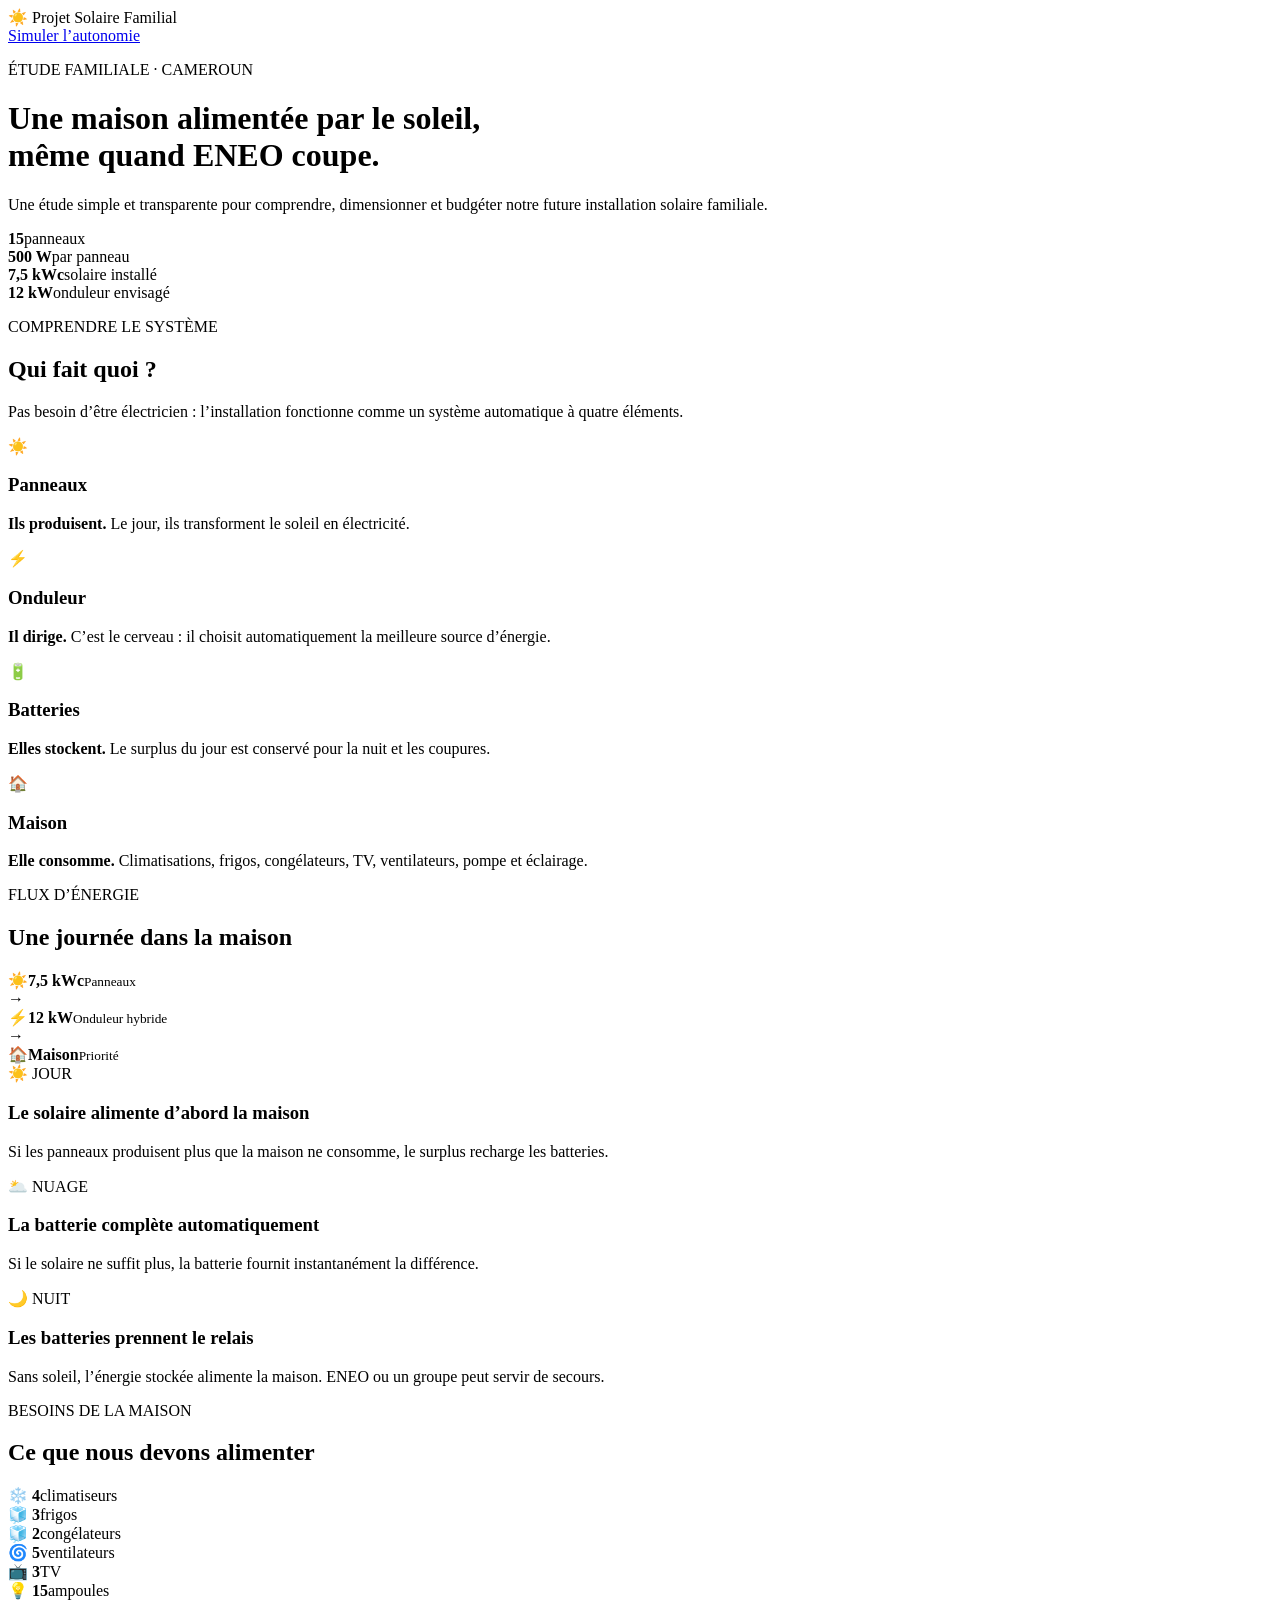
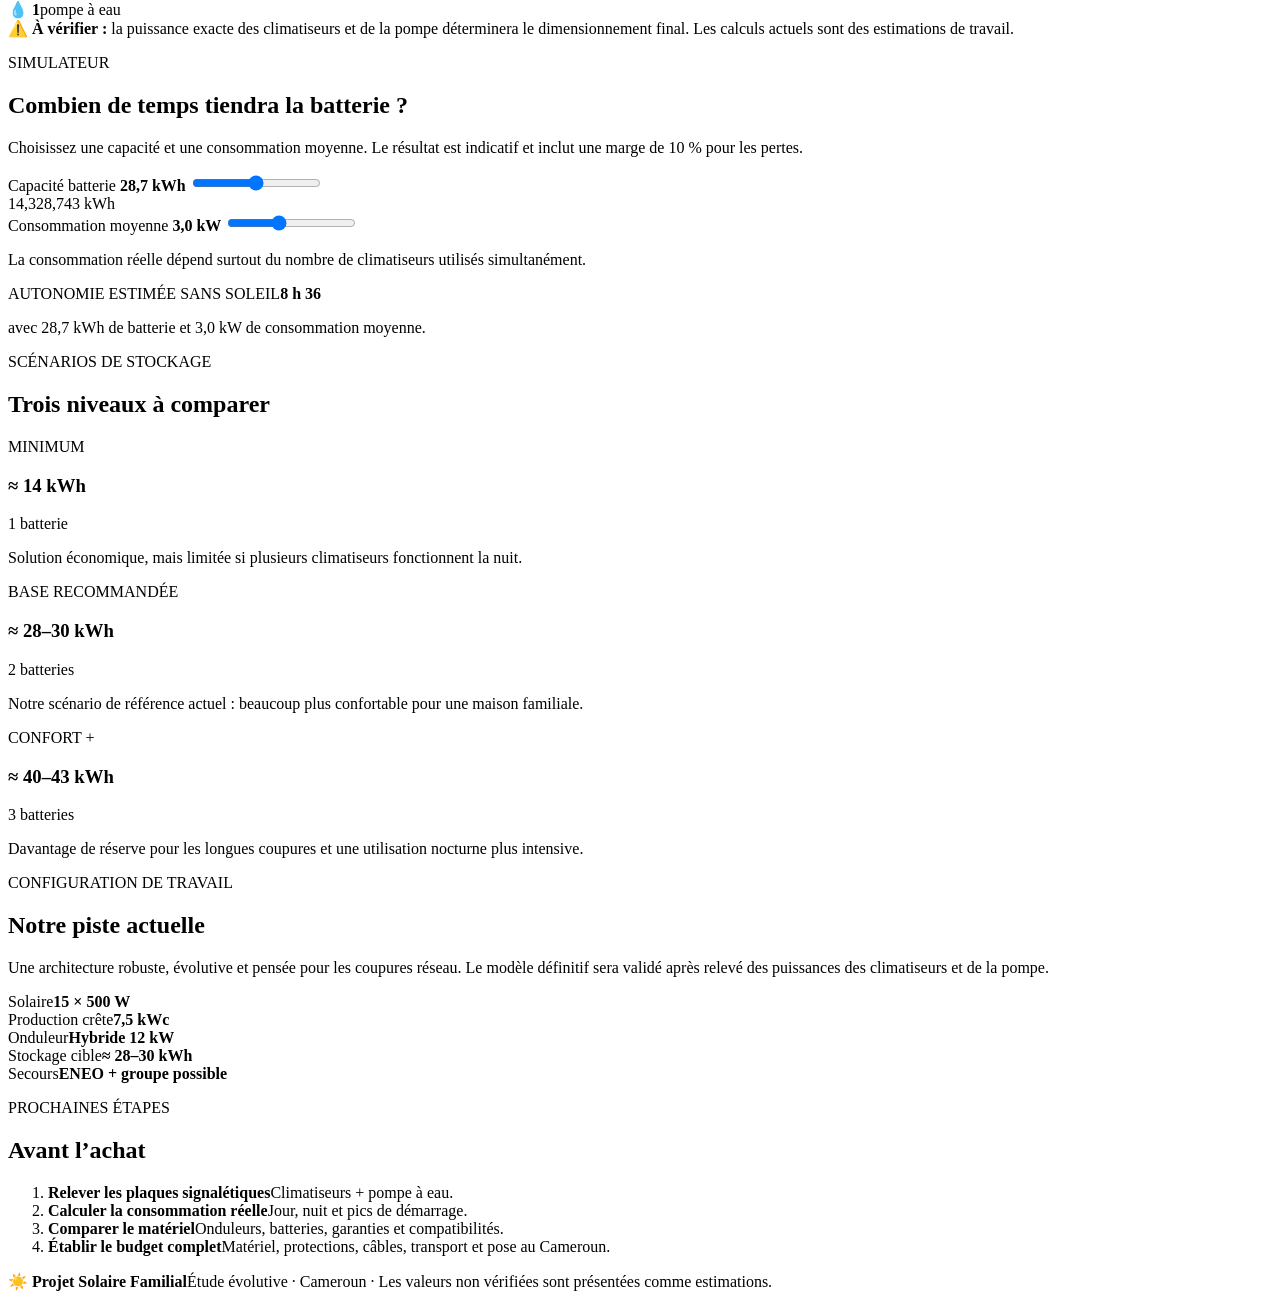
==== index.html @ b376cafe "Create solar family project dashboard" ====
<!doctype html>
<html lang="fr">
<head>
  <meta charset="utf-8" />
  <meta name="viewport" content="width=device-width,initial-scale=1" />
  <meta name="theme-color" content="#07140f" />
  <title>Projet Solaire Familial — Cameroun</title>
  <link rel="stylesheet" href="styles.css" />
</head>
<body>
<header class="hero">
  <nav><div class="brand">☀️ Projet Solaire Familial</div><a href="#simulateur">Simuler l’autonomie</a></nav>
  <div class="hero-content">
    <p class="eyebrow">ÉTUDE FAMILIALE · CAMEROUN</p>
    <h1>Une maison alimentée par le soleil,<br><span>même quand ENEO coupe.</span></h1>
    <p class="lead">Une étude simple et transparente pour comprendre, dimensionner et budgéter notre future installation solaire familiale.</p>
    <div class="hero-stats">
      <div><b>15</b><span>panneaux</span></div><div><b>500 W</b><span>par panneau</span></div><div><b>7,5 kWc</b><span>solaire installé</span></div><div><b>12 kW</b><span>onduleur envisagé</span></div>
    </div>
  </div>
</header>
<main>
<section class="section intro">
  <p class="eyebrow">COMPRENDRE LE SYSTÈME</p><h2>Qui fait quoi ?</h2>
  <p class="section-lead">Pas besoin d’être électricien : l’installation fonctionne comme un système automatique à quatre éléments.</p>
  <div class="cards four">
    <article><div class="ico">☀️</div><h3>Panneaux</h3><p><b>Ils produisent.</b> Le jour, ils transforment le soleil en électricité.</p></article>
    <article><div class="ico">⚡</div><h3>Onduleur</h3><p><b>Il dirige.</b> C’est le cerveau : il choisit automatiquement la meilleure source d’énergie.</p></article>
    <article><div class="ico">🔋</div><h3>Batteries</h3><p><b>Elles stockent.</b> Le surplus du jour est conservé pour la nuit et les coupures.</p></article>
    <article><div class="ico">🏠</div><h3>Maison</h3><p><b>Elle consomme.</b> Climatisations, frigos, congélateurs, TV, ventilateurs, pompe et éclairage.</p></article>
  </div>
</section>
<section class="section dark">
  <p class="eyebrow">FLUX D’ÉNERGIE</p><h2>Une journée dans la maison</h2>
  <div class="flow">
    <div class="node sun">☀️<b>7,5 kWc</b><small>Panneaux</small></div><div class="arrow">→</div><div class="node inverter">⚡<b>12 kW</b><small>Onduleur hybride</small></div><div class="arrow">→</div><div class="node house">🏠<b>Maison</b><small>Priorité</small></div>
  </div>
  <div class="scenarios">
    <article><span>☀️ JOUR</span><h3>Le solaire alimente d’abord la maison</h3><p>Si les panneaux produisent plus que la maison ne consomme, le surplus recharge les batteries.</p></article>
    <article><span>🌥️ NUAGE</span><h3>La batterie complète automatiquement</h3><p>Si le solaire ne suffit plus, la batterie fournit instantanément la différence.</p></article>
    <article><span>🌙 NUIT</span><h3>Les batteries prennent le relais</h3><p>Sans soleil, l’énergie stockée alimente la maison. ENEO ou un groupe peut servir de secours.</p></article>
  </div>
</section>
<section class="section">
  <p class="eyebrow">BESOINS DE LA MAISON</p><h2>Ce que nous devons alimenter</h2>
  <div class="appliances">
    <div>❄️ <b>4</b><span>climatiseurs</span></div><div>🧊 <b>3</b><span>frigos</span></div><div>🧊 <b>2</b><span>congélateurs</span></div><div>🌀 <b>5</b><span>ventilateurs</span></div><div>📺 <b>3</b><span>TV</span></div><div>💡 <b>15</b><span>ampoules</span></div><div>💧 <b>1</b><span>pompe à eau</span></div>
  </div>
  <div class="notice">⚠️ <b>À vérifier :</b> la puissance exacte des climatiseurs et de la pompe déterminera le dimensionnement final. Les calculs actuels sont des estimations de travail.</div>
</section>
<section class="section pale" id="simulateur">
  <p class="eyebrow">SIMULATEUR</p><h2>Combien de temps tiendra la batterie ?</h2>
  <p class="section-lead">Choisissez une capacité et une consommation moyenne. Le résultat est indicatif et inclut une marge de 10 % pour les pertes.</p>
  <div class="sim-grid">
    <div class="controls">
      <label>Capacité batterie <strong id="batteryLabel">28,7 kWh</strong></label>
      <input id="battery" type="range" min="14.3" max="43" step="14.35" value="28.7">
      <div class="ticks"><span>14,3</span><span>28,7</span><span>43 kWh</span></div>
      <label>Consommation moyenne <strong id="loadLabel">3,0 kW</strong></label>
      <input id="load" type="range" min="0.5" max="7" step="0.1" value="3">
      <p class="hint">La consommation réelle dépend surtout du nombre de climatiseurs utilisés simultanément.</p>
    </div>
    <div class="result"><span>AUTONOMIE ESTIMÉE SANS SOLEIL</span><b id="hours">8 h 36</b><p id="resultText">avec 28,7 kWh de batterie et 3,0 kW de consommation moyenne.</p></div>
  </div>
</section>
<section class="section">
  <p class="eyebrow">SCÉNARIOS DE STOCKAGE</p><h2>Trois niveaux à comparer</h2>
  <div class="cards three battery-cards">
    <article><span class="tag">MINIMUM</span><h3>≈ 14 kWh</h3><div class="big">1 batterie</div><p>Solution économique, mais limitée si plusieurs climatiseurs fonctionnent la nuit.</p></article>
    <article class="recommended"><span class="tag">BASE RECOMMANDÉE</span><h3>≈ 28–30 kWh</h3><div class="big">2 batteries</div><p>Notre scénario de référence actuel : beaucoup plus confortable pour une maison familiale.</p></article>
    <article><span class="tag">CONFORT +</span><h3>≈ 40–43 kWh</h3><div class="big">3 batteries</div><p>Davantage de réserve pour les longues coupures et une utilisation nocturne plus intensive.</p></article>
  </div>
</section>
<section class="section choice">
  <div><p class="eyebrow">CONFIGURATION DE TRAVAIL</p><h2>Notre piste actuelle</h2><p>Une architecture robuste, évolutive et pensée pour les coupures réseau. Le modèle définitif sera validé après relevé des puissances des climatiseurs et de la pompe.</p></div>
  <div class="specs"><div><span>Solaire</span><b>15 × 500 W</b></div><div><span>Production crête</span><b>7,5 kWc</b></div><div><span>Onduleur</span><b>Hybride 12 kW</b></div><div><span>Stockage cible</span><b>≈ 28–30 kWh</b></div><div><span>Secours</span><b>ENEO + groupe possible</b></div></div>
</section>
<section class="section roadmap">
  <p class="eyebrow">PROCHAINES ÉTAPES</p><h2>Avant l’achat</h2>
  <ol><li><b>Relever les plaques signalétiques</b><span>Climatiseurs + pompe à eau.</span></li><li><b>Calculer la consommation réelle</b><span>Jour, nuit et pics de démarrage.</span></li><li><b>Comparer le matériel</b><span>Onduleurs, batteries, garanties et compatibilités.</span></li><li><b>Établir le budget complet</b><span>Matériel, protections, câbles, transport et pose au Cameroun.</span></li></ol>
</section>
</main>
<footer><b>☀️ Projet Solaire Familial</b><span>Étude évolutive · Cameroun · Les valeurs non vérifiées sont présentées comme estimations.</span></footer>
<script src="app.js"></script>
</body></html>
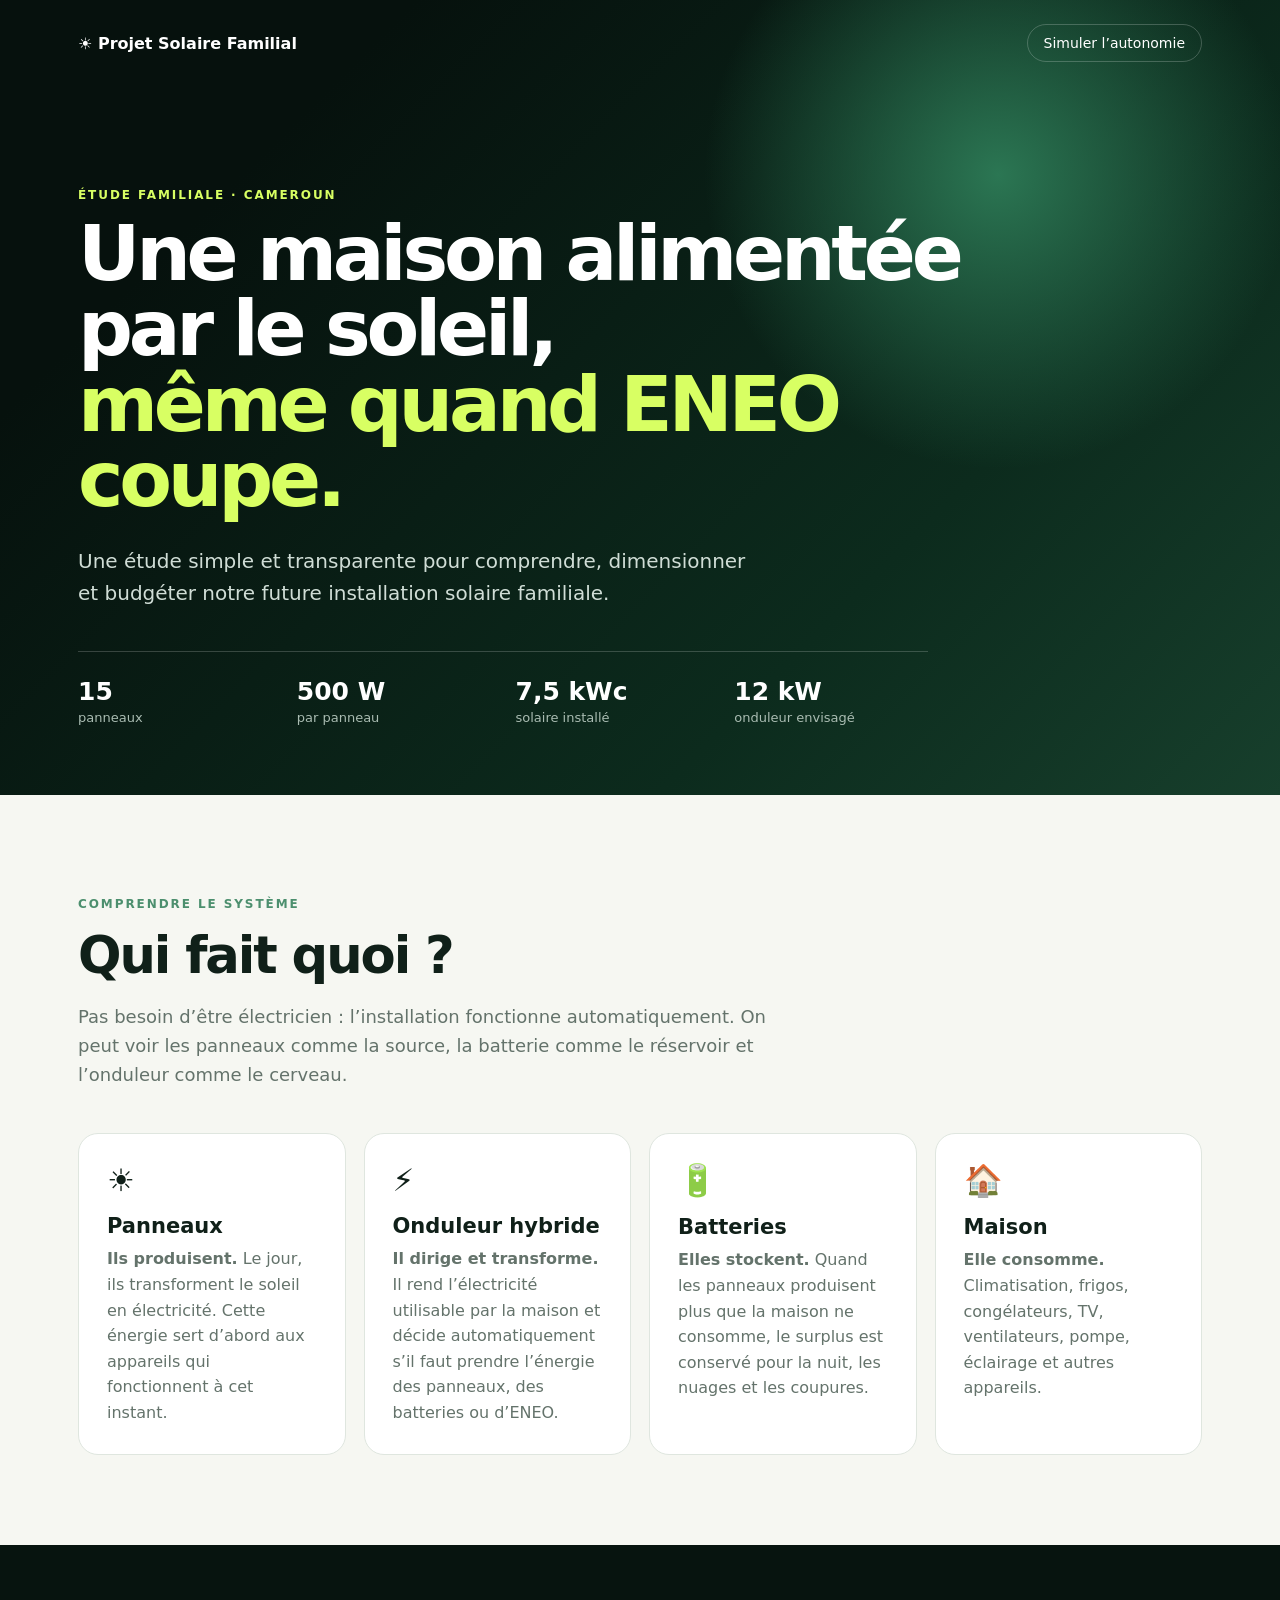
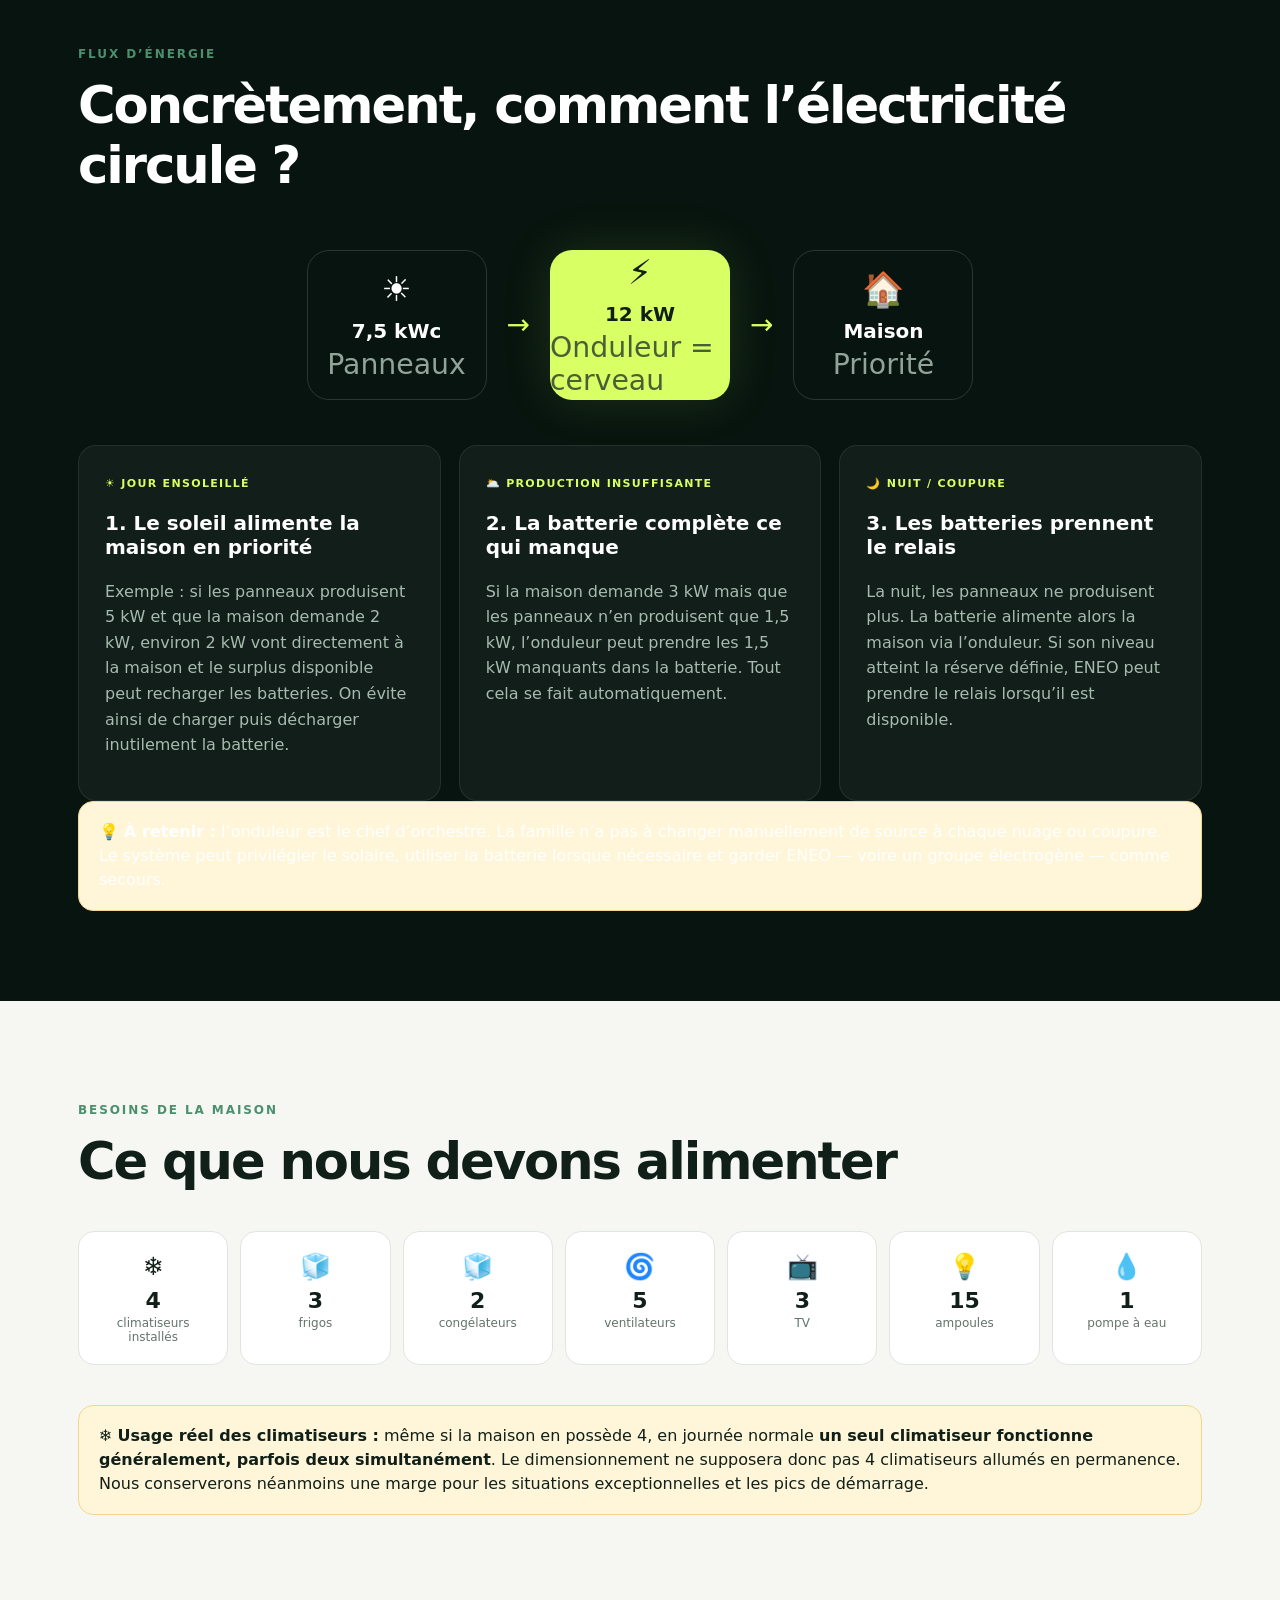
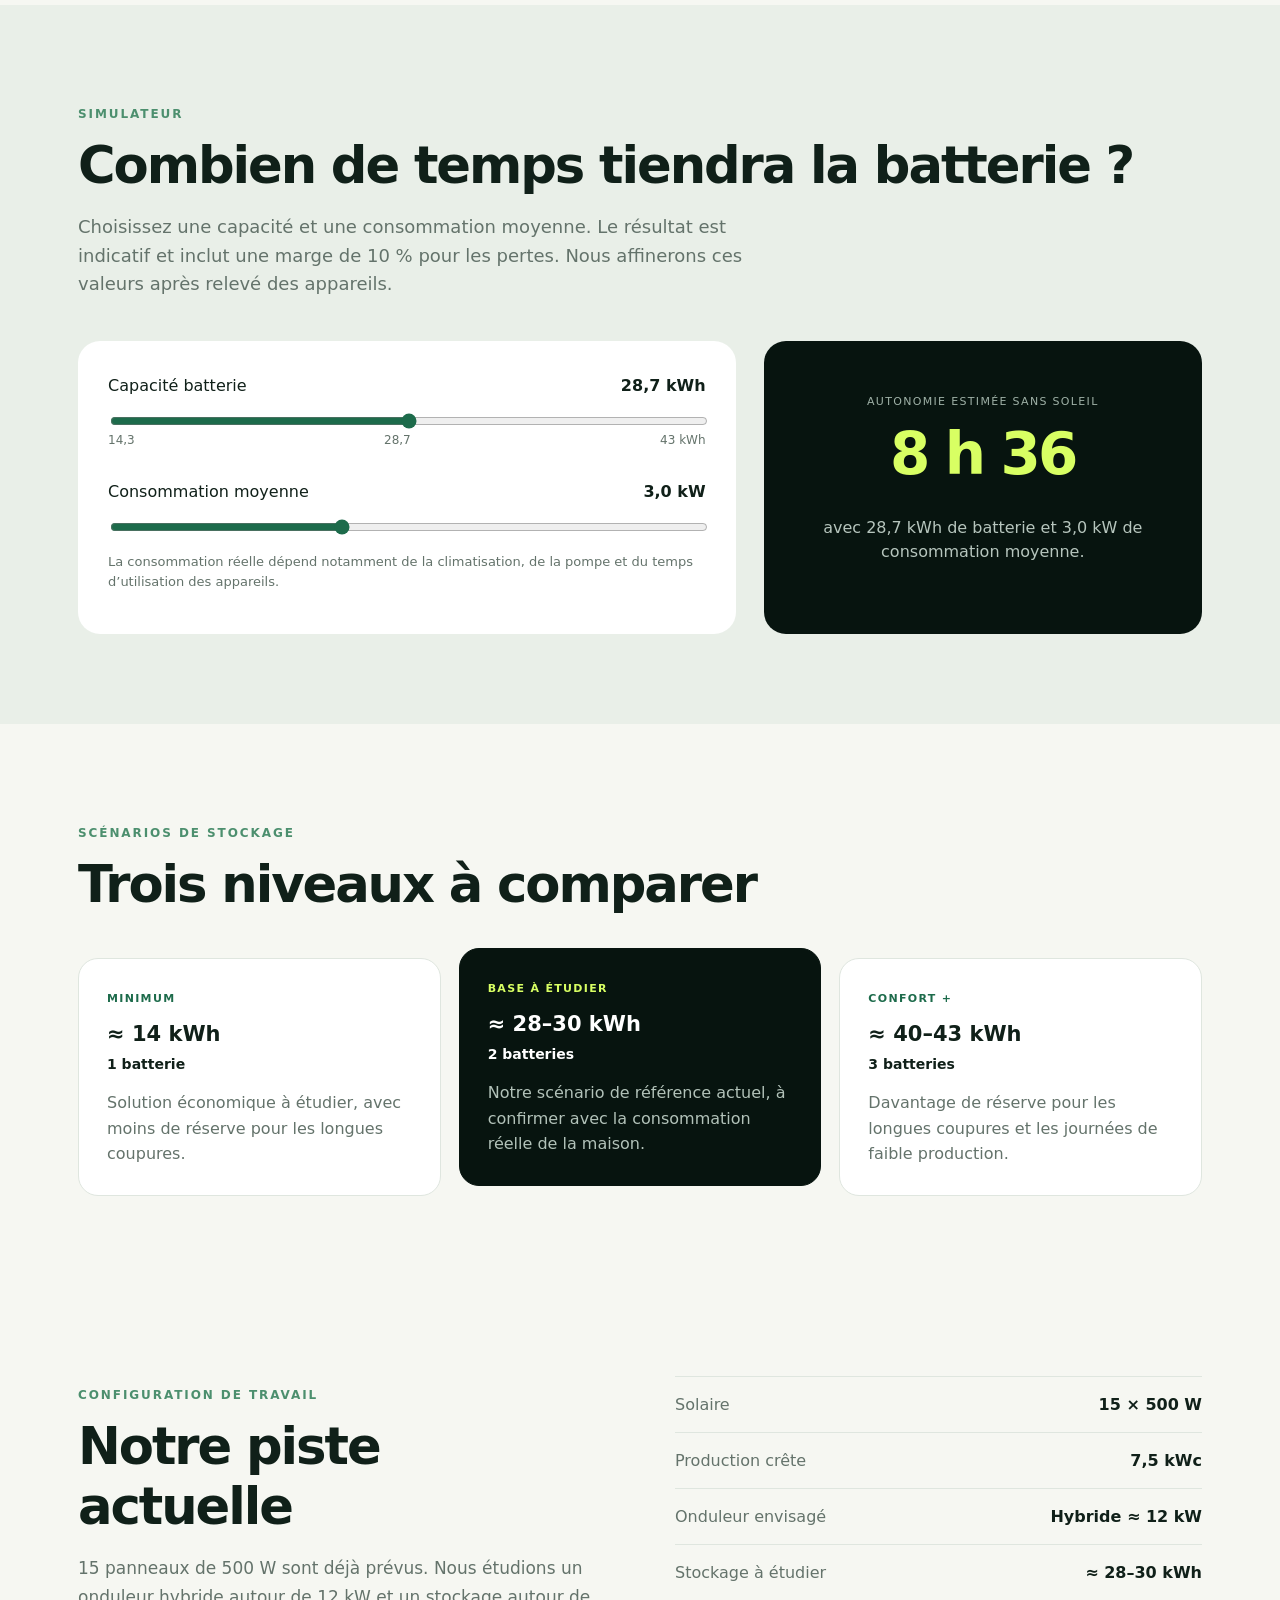
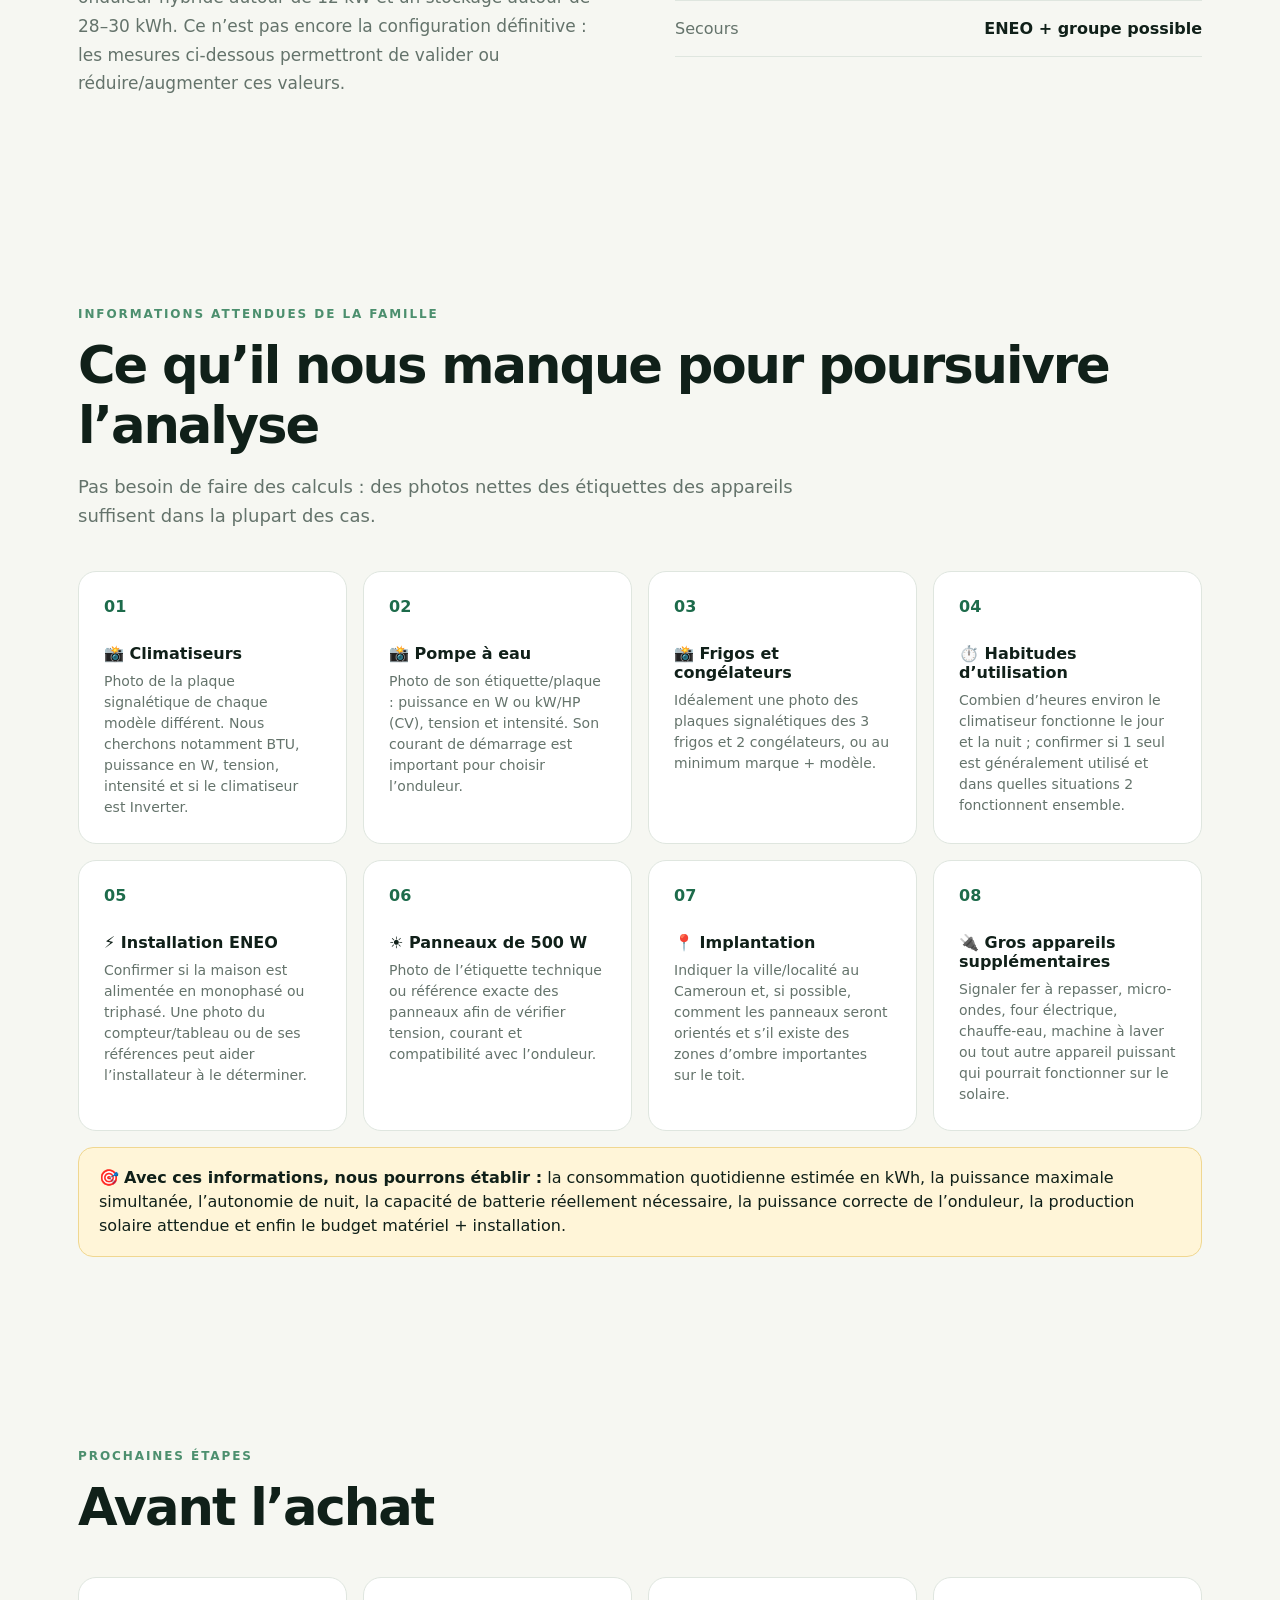
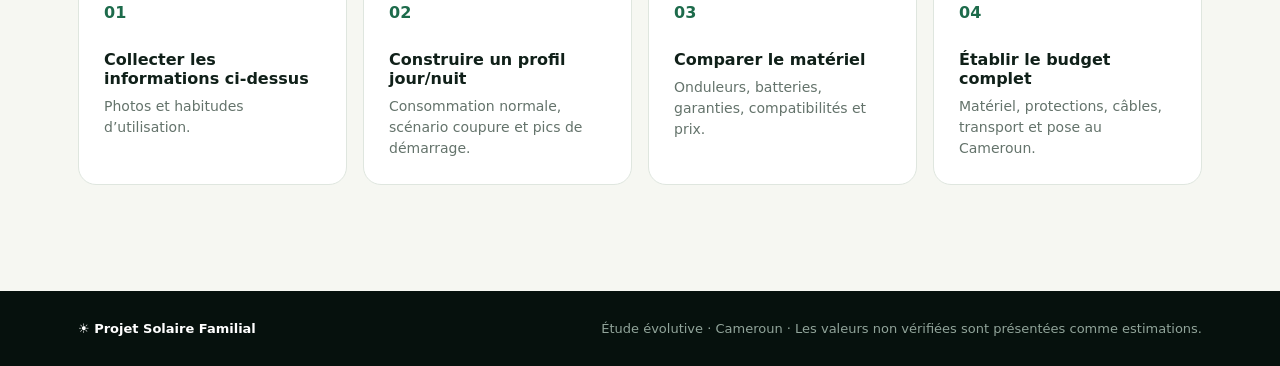
==== commit d976b57b: "Clarify energy flow, normal AC usage and required data" ====
--- a/index.html
+++ b/index.html
@@ -10,76 +10,17 @@
 <body>
 <header class="hero">
   <nav><div class="brand">☀️ Projet Solaire Familial</div><a href="#simulateur">Simuler l’autonomie</a></nav>
-  <div class="hero-content">
-    <p class="eyebrow">ÉTUDE FAMILIALE · CAMEROUN</p>
-    <h1>Une maison alimentée par le soleil,<br><span>même quand ENEO coupe.</span></h1>
-    <p class="lead">Une étude simple et transparente pour comprendre, dimensionner et budgéter notre future installation solaire familiale.</p>
-    <div class="hero-stats">
-      <div><b>15</b><span>panneaux</span></div><div><b>500 W</b><span>par panneau</span></div><div><b>7,5 kWc</b><span>solaire installé</span></div><div><b>12 kW</b><span>onduleur envisagé</span></div>
-    </div>
-  </div>
+  <div class="hero-content"><p class="eyebrow">ÉTUDE FAMILIALE · CAMEROUN</p><h1>Une maison alimentée par le soleil,<br><span>même quand ENEO coupe.</span></h1><p class="lead">Une étude simple et transparente pour comprendre, dimensionner et budgéter notre future installation solaire familiale.</p><div class="hero-stats"><div><b>15</b><span>panneaux</span></div><div><b>500 W</b><span>par panneau</span></div><div><b>7,5 kWc</b><span>solaire installé</span></div><div><b>12 kW</b><span>onduleur envisagé</span></div></div></div>
 </header>
 <main>
-<section class="section intro">
-  <p class="eyebrow">COMPRENDRE LE SYSTÈME</p><h2>Qui fait quoi ?</h2>
-  <p class="section-lead">Pas besoin d’être électricien : l’installation fonctionne comme un système automatique à quatre éléments.</p>
-  <div class="cards four">
-    <article><div class="ico">☀️</div><h3>Panneaux</h3><p><b>Ils produisent.</b> Le jour, ils transforment le soleil en électricité.</p></article>
-    <article><div class="ico">⚡</div><h3>Onduleur</h3><p><b>Il dirige.</b> C’est le cerveau : il choisit automatiquement la meilleure source d’énergie.</p></article>
-    <article><div class="ico">🔋</div><h3>Batteries</h3><p><b>Elles stockent.</b> Le surplus du jour est conservé pour la nuit et les coupures.</p></article>
-    <article><div class="ico">🏠</div><h3>Maison</h3><p><b>Elle consomme.</b> Climatisations, frigos, congélateurs, TV, ventilateurs, pompe et éclairage.</p></article>
-  </div>
-</section>
-<section class="section dark">
-  <p class="eyebrow">FLUX D’ÉNERGIE</p><h2>Une journée dans la maison</h2>
-  <div class="flow">
-    <div class="node sun">☀️<b>7,5 kWc</b><small>Panneaux</small></div><div class="arrow">→</div><div class="node inverter">⚡<b>12 kW</b><small>Onduleur hybride</small></div><div class="arrow">→</div><div class="node house">🏠<b>Maison</b><small>Priorité</small></div>
-  </div>
-  <div class="scenarios">
-    <article><span>☀️ JOUR</span><h3>Le solaire alimente d’abord la maison</h3><p>Si les panneaux produisent plus que la maison ne consomme, le surplus recharge les batteries.</p></article>
-    <article><span>🌥️ NUAGE</span><h3>La batterie complète automatiquement</h3><p>Si le solaire ne suffit plus, la batterie fournit instantanément la différence.</p></article>
-    <article><span>🌙 NUIT</span><h3>Les batteries prennent le relais</h3><p>Sans soleil, l’énergie stockée alimente la maison. ENEO ou un groupe peut servir de secours.</p></article>
-  </div>
-</section>
-<section class="section">
-  <p class="eyebrow">BESOINS DE LA MAISON</p><h2>Ce que nous devons alimenter</h2>
-  <div class="appliances">
-    <div>❄️ <b>4</b><span>climatiseurs</span></div><div>🧊 <b>3</b><span>frigos</span></div><div>🧊 <b>2</b><span>congélateurs</span></div><div>🌀 <b>5</b><span>ventilateurs</span></div><div>📺 <b>3</b><span>TV</span></div><div>💡 <b>15</b><span>ampoules</span></div><div>💧 <b>1</b><span>pompe à eau</span></div>
-  </div>
-  <div class="notice">⚠️ <b>À vérifier :</b> la puissance exacte des climatiseurs et de la pompe déterminera le dimensionnement final. Les calculs actuels sont des estimations de travail.</div>
-</section>
-<section class="section pale" id="simulateur">
-  <p class="eyebrow">SIMULATEUR</p><h2>Combien de temps tiendra la batterie ?</h2>
-  <p class="section-lead">Choisissez une capacité et une consommation moyenne. Le résultat est indicatif et inclut une marge de 10 % pour les pertes.</p>
-  <div class="sim-grid">
-    <div class="controls">
-      <label>Capacité batterie <strong id="batteryLabel">28,7 kWh</strong></label>
-      <input id="battery" type="range" min="14.3" max="43" step="14.35" value="28.7">
-      <div class="ticks"><span>14,3</span><span>28,7</span><span>43 kWh</span></div>
-      <label>Consommation moyenne <strong id="loadLabel">3,0 kW</strong></label>
-      <input id="load" type="range" min="0.5" max="7" step="0.1" value="3">
-      <p class="hint">La consommation réelle dépend surtout du nombre de climatiseurs utilisés simultanément.</p>
-    </div>
-    <div class="result"><span>AUTONOMIE ESTIMÉE SANS SOLEIL</span><b id="hours">8 h 36</b><p id="resultText">avec 28,7 kWh de batterie et 3,0 kW de consommation moyenne.</p></div>
-  </div>
-</section>
-<section class="section">
-  <p class="eyebrow">SCÉNARIOS DE STOCKAGE</p><h2>Trois niveaux à comparer</h2>
-  <div class="cards three battery-cards">
-    <article><span class="tag">MINIMUM</span><h3>≈ 14 kWh</h3><div class="big">1 batterie</div><p>Solution économique, mais limitée si plusieurs climatiseurs fonctionnent la nuit.</p></article>
-    <article class="recommended"><span class="tag">BASE RECOMMANDÉE</span><h3>≈ 28–30 kWh</h3><div class="big">2 batteries</div><p>Notre scénario de référence actuel : beaucoup plus confortable pour une maison familiale.</p></article>
-    <article><span class="tag">CONFORT +</span><h3>≈ 40–43 kWh</h3><div class="big">3 batteries</div><p>Davantage de réserve pour les longues coupures et une utilisation nocturne plus intensive.</p></article>
-  </div>
-</section>
-<section class="section choice">
-  <div><p class="eyebrow">CONFIGURATION DE TRAVAIL</p><h2>Notre piste actuelle</h2><p>Une architecture robuste, évolutive et pensée pour les coupures réseau. Le modèle définitif sera validé après relevé des puissances des climatiseurs et de la pompe.</p></div>
-  <div class="specs"><div><span>Solaire</span><b>15 × 500 W</b></div><div><span>Production crête</span><b>7,5 kWc</b></div><div><span>Onduleur</span><b>Hybride 12 kW</b></div><div><span>Stockage cible</span><b>≈ 28–30 kWh</b></div><div><span>Secours</span><b>ENEO + groupe possible</b></div></div>
-</section>
-<section class="section roadmap">
-  <p class="eyebrow">PROCHAINES ÉTAPES</p><h2>Avant l’achat</h2>
-  <ol><li><b>Relever les plaques signalétiques</b><span>Climatiseurs + pompe à eau.</span></li><li><b>Calculer la consommation réelle</b><span>Jour, nuit et pics de démarrage.</span></li><li><b>Comparer le matériel</b><span>Onduleurs, batteries, garanties et compatibilités.</span></li><li><b>Établir le budget complet</b><span>Matériel, protections, câbles, transport et pose au Cameroun.</span></li></ol>
-</section>
+<section class="section intro"><p class="eyebrow">COMPRENDRE LE SYSTÈME</p><h2>Qui fait quoi ?</h2><p class="section-lead">Pas besoin d’être électricien : l’installation fonctionne automatiquement. On peut voir les panneaux comme la source, la batterie comme le réservoir et l’onduleur comme le cerveau.</p><div class="cards four"><article><div class="ico">☀️</div><h3>Panneaux</h3><p><b>Ils produisent.</b> Le jour, ils transforment le soleil en électricité. Cette énergie sert d’abord aux appareils qui fonctionnent à cet instant.</p></article><article><div class="ico">⚡</div><h3>Onduleur hybride</h3><p><b>Il dirige et transforme.</b> Il rend l’électricité utilisable par la maison et décide automatiquement s’il faut prendre l’énergie des panneaux, des batteries ou d’ENEO.</p></article><article><div class="ico">🔋</div><h3>Batteries</h3><p><b>Elles stockent.</b> Quand les panneaux produisent plus que la maison ne consomme, le surplus est conservé pour la nuit, les nuages et les coupures.</p></article><article><div class="ico">🏠</div><h3>Maison</h3><p><b>Elle consomme.</b> Climatisation, frigos, congélateurs, TV, ventilateurs, pompe, éclairage et autres appareils.</p></article></div></section>
+<section class="section dark"><p class="eyebrow">FLUX D’ÉNERGIE</p><h2>Concrètement, comment l’électricité circule ?</h2><div class="flow"><div class="node sun">☀️<b>7,5 kWc</b><small>Panneaux</small></div><div class="arrow">→</div><div class="node inverter">⚡<b>12 kW</b><small>Onduleur = cerveau</small></div><div class="arrow">→</div><div class="node house">🏠<b>Maison</b><small>Priorité</small></div></div><div class="scenarios"><article><span>☀️ JOUR ENSOLEILLÉ</span><h3>1. Le soleil alimente la maison en priorité</h3><p>Exemple : si les panneaux produisent 5 kW et que la maison demande 2 kW, environ 2 kW vont directement à la maison et le surplus disponible peut recharger les batteries. On évite ainsi de charger puis décharger inutilement la batterie.</p></article><article><span>🌥️ PRODUCTION INSUFFISANTE</span><h3>2. La batterie complète ce qui manque</h3><p>Si la maison demande 3 kW mais que les panneaux n’en produisent que 1,5 kW, l’onduleur peut prendre les 1,5 kW manquants dans la batterie. Tout cela se fait automatiquement.</p></article><article><span>🌙 NUIT / COUPURE</span><h3>3. Les batteries prennent le relais</h3><p>La nuit, les panneaux ne produisent plus. La batterie alimente alors la maison via l’onduleur. Si son niveau atteint la réserve définie, ENEO peut prendre le relais lorsqu’il est disponible.</p></article></div><div class="notice">💡 <b>À retenir :</b> l’onduleur est le chef d’orchestre. La famille n’a pas à changer manuellement de source à chaque nuage ou coupure. Le système peut privilégier le solaire, utiliser la batterie lorsque nécessaire et garder ENEO — voire un groupe électrogène — comme secours.</div></section>
+<section class="section"><p class="eyebrow">BESOINS DE LA MAISON</p><h2>Ce que nous devons alimenter</h2><div class="appliances"><div>❄️ <b>4</b><span>climatiseurs installés</span></div><div>🧊 <b>3</b><span>frigos</span></div><div>🧊 <b>2</b><span>congélateurs</span></div><div>🌀 <b>5</b><span>ventilateurs</span></div><div>📺 <b>3</b><span>TV</span></div><div>💡 <b>15</b><span>ampoules</span></div><div>💧 <b>1</b><span>pompe à eau</span></div></div><div class="notice">❄️ <b>Usage réel des climatiseurs :</b> même si la maison en possède 4, en journée normale <b>un seul climatiseur fonctionne généralement, parfois deux simultanément</b>. Le dimensionnement ne supposera donc pas 4 climatiseurs allumés en permanence. Nous conserverons néanmoins une marge pour les situations exceptionnelles et les pics de démarrage.</div></section>
+<section class="section pale" id="simulateur"><p class="eyebrow">SIMULATEUR</p><h2>Combien de temps tiendra la batterie ?</h2><p class="section-lead">Choisissez une capacité et une consommation moyenne. Le résultat est indicatif et inclut une marge de 10 % pour les pertes. Nous affinerons ces valeurs après relevé des appareils.</p><div class="sim-grid"><div class="controls"><label>Capacité batterie <strong id="batteryLabel">28,7 kWh</strong></label><input id="battery" type="range" min="14.3" max="43" step="14.35" value="28.7"><div class="ticks"><span>14,3</span><span>28,7</span><span>43 kWh</span></div><label>Consommation moyenne <strong id="loadLabel">3,0 kW</strong></label><input id="load" type="range" min="0.5" max="7" step="0.1" value="3"><p class="hint">La consommation réelle dépend notamment de la climatisation, de la pompe et du temps d’utilisation des appareils.</p></div><div class="result"><span>AUTONOMIE ESTIMÉE SANS SOLEIL</span><b id="hours">8 h 36</b><p id="resultText">avec 28,7 kWh de batterie et 3,0 kW de consommation moyenne.</p></div></div></section>
+<section class="section"><p class="eyebrow">SCÉNARIOS DE STOCKAGE</p><h2>Trois niveaux à comparer</h2><div class="cards three battery-cards"><article><span class="tag">MINIMUM</span><h3>≈ 14 kWh</h3><div class="big">1 batterie</div><p>Solution économique à étudier, avec moins de réserve pour les longues coupures.</p></article><article class="recommended"><span class="tag">BASE À ÉTUDIER</span><h3>≈ 28–30 kWh</h3><div class="big">2 batteries</div><p>Notre scénario de référence actuel, à confirmer avec la consommation réelle de la maison.</p></article><article><span class="tag">CONFORT +</span><h3>≈ 40–43 kWh</h3><div class="big">3 batteries</div><p>Davantage de réserve pour les longues coupures et les journées de faible production.</p></article></div></section>
+<section class="section choice"><div><p class="eyebrow">CONFIGURATION DE TRAVAIL</p><h2>Notre piste actuelle</h2><p>15 panneaux de 500 W sont déjà prévus. Nous étudions un onduleur hybride autour de 12 kW et un stockage autour de 28–30 kWh. Ce n’est pas encore la configuration définitive : les mesures ci-dessous permettront de valider ou réduire/augmenter ces valeurs.</p></div><div class="specs"><div><span>Solaire</span><b>15 × 500 W</b></div><div><span>Production crête</span><b>7,5 kWc</b></div><div><span>Onduleur envisagé</span><b>Hybride ≈ 12 kW</b></div><div><span>Stockage à étudier</span><b>≈ 28–30 kWh</b></div><div><span>Secours</span><b>ENEO + groupe possible</b></div></div></section>
+<section class="section roadmap"><p class="eyebrow">INFORMATIONS ATTENDUES DE LA FAMILLE</p><h2>Ce qu’il nous manque pour poursuivre l’analyse</h2><p class="section-lead">Pas besoin de faire des calculs : des photos nettes des étiquettes des appareils suffisent dans la plupart des cas.</p><ol><li><b>📸 Climatiseurs</b><span>Photo de la plaque signalétique de chaque modèle différent. Nous cherchons notamment BTU, puissance en W, tension, intensité et si le climatiseur est Inverter.</span></li><li><b>📸 Pompe à eau</b><span>Photo de son étiquette/plaque : puissance en W ou kW/HP (CV), tension et intensité. Son courant de démarrage est important pour choisir l’onduleur.</span></li><li><b>📸 Frigos et congélateurs</b><span>Idéalement une photo des plaques signalétiques des 3 frigos et 2 congélateurs, ou au minimum marque + modèle.</span></li><li><b>⏱️ Habitudes d’utilisation</b><span>Combien d’heures environ le climatiseur fonctionne le jour et la nuit ; confirmer si 1 seul est généralement utilisé et dans quelles situations 2 fonctionnent ensemble.</span></li><li><b>⚡ Installation ENEO</b><span>Confirmer si la maison est alimentée en monophasé ou triphasé. Une photo du compteur/tableau ou de ses références peut aider l’installateur à le déterminer.</span></li><li><b>☀️ Panneaux de 500 W</b><span>Photo de l’étiquette technique ou référence exacte des panneaux afin de vérifier tension, courant et compatibilité avec l’onduleur.</span></li><li><b>📍 Implantation</b><span>Indiquer la ville/localité au Cameroun et, si possible, comment les panneaux seront orientés et s’il existe des zones d’ombre importantes sur le toit.</span></li><li><b>🔌 Gros appareils supplémentaires</b><span>Signaler fer à repasser, micro-ondes, four électrique, chauffe-eau, machine à laver ou tout autre appareil puissant qui pourrait fonctionner sur le solaire.</span></li></ol><div class="notice">🎯 <b>Avec ces informations, nous pourrons établir :</b> la consommation quotidienne estimée en kWh, la puissance maximale simultanée, l’autonomie de nuit, la capacité de batterie réellement nécessaire, la puissance correcte de l’onduleur, la production solaire attendue et enfin le budget matériel + installation.</div></section>
+<section class="section roadmap"><p class="eyebrow">PROCHAINES ÉTAPES</p><h2>Avant l’achat</h2><ol><li><b>Collecter les informations ci-dessus</b><span>Photos et habitudes d’utilisation.</span></li><li><b>Construire un profil jour/nuit</b><span>Consommation normale, scénario coupure et pics de démarrage.</span></li><li><b>Comparer le matériel</b><span>Onduleurs, batteries, garanties, compatibilités et prix.</span></li><li><b>Établir le budget complet</b><span>Matériel, protections, câbles, transport et pose au Cameroun.</span></li></ol></section>
 </main>
-<footer><b>☀️ Projet Solaire Familial</b><span>Étude évolutive · Cameroun · Les valeurs non vérifiées sont présentées comme estimations.</span></footer>
-<script src="app.js"></script>
+<footer><b>☀️ Projet Solaire Familial</b><span>Étude évolutive · Cameroun · Les valeurs non vérifiées sont présentées comme estimations.</span></footer><script src="app.js"></script>
 </body></html>
--- a/styles.css
+++ b/styles.css
@@ -0,0 +1 @@
+:root{--bg:#f6f7f2;--ink:#102019;--muted:#64736b;--green:#1d6b4b;--lime:#d8ff63;--dark:#07140f;--card:#fff;--line:#dfe6df}*{box-sizing:border-box}html{scroll-behavior:smooth}body{margin:0;font-family:Inter,ui-sans-serif,system-ui,-apple-system,BlinkMacSystemFont,"Segoe UI",sans-serif;background:var(--bg);color:var(--ink)}nav{max-width:1180px;margin:auto;padding:24px 28px;display:flex;align-items:center;justify-content:space-between}nav a{color:#fff;text-decoration:none;border:1px solid #ffffff35;border-radius:99px;padding:10px 16px;font-size:14px}.brand{font-weight:750}.hero{min-height:650px;color:#fff;background:radial-gradient(circle at 78% 22%,#2b7653 0,transparent 25%),linear-gradient(135deg,#06110d 20%,#0c2b1d 70%,#173f2c)}.hero-content{max-width:1180px;margin:auto;padding:90px 28px 70px}.eyebrow{font-size:12px;letter-spacing:.16em;font-weight:800;color:#4c8f6e;margin-bottom:14px}.hero .eyebrow{color:var(--lime)}h1{font-size:clamp(44px,6vw,78px);line-height:.98;letter-spacing:-.055em;margin:0;max-width:1000px}h1 span{color:var(--lime)}.lead{font-size:20px;line-height:1.6;color:#d0ddd6;max-width:690px;margin:28px 0 42px}.hero-stats{display:grid;grid-template-columns:repeat(4,1fr);max-width:850px;border-top:1px solid #ffffff30;padding-top:25px;gap:25px}.hero-stats div{display:flex;flex-direction:column}.hero-stats b{font-size:25px}.hero-stats span{font-size:13px;color:#aabcb2;margin-top:4px}.section{max-width:1180px;margin:auto;padding:90px 28px}.section.dark,.section.pale{max-width:none;padding-left:max(28px,calc((100% - 1124px)/2));padding-right:max(28px,calc((100% - 1124px)/2))}.dark{background:var(--dark);color:white}.pale{background:#e9efe8}h2{font-size:clamp(34px,4vw,52px);letter-spacing:-.04em;margin:0 0 18px}.section-lead{font-size:18px;color:var(--muted);max-width:720px;line-height:1.6}.cards{display:grid;gap:18px;margin-top:44px}.four{grid-template-columns:repeat(4,1fr)}.three{grid-template-columns:repeat(3,1fr)}.cards article{background:var(--card);border:1px solid var(--line);border-radius:20px;padding:28px}.cards h3{font-size:21px;margin:16px 0 8px}.cards p{color:var(--muted);line-height:1.6;margin:0}.ico{font-size:31px}.flow{display:flex;align-items:center;justify-content:center;gap:20px;margin:55px auto 45px}.node{width:180px;min-height:150px;border:1px solid #ffffff25;border-radius:22px;display:flex;flex-direction:column;align-items:center;justify-content:center;font-size:34px}.node b{font-size:20px;margin-top:10px}.node small{color:#91a49a;margin-top:5px}.node.inverter{background:var(--lime);color:#102019;border:0;box-shadow:0 0 50px #d8ff6320}.node.inverter small{color:#486035}.arrow{font-size:28px;color:var(--lime)}.scenarios{display:grid;grid-template-columns:repeat(3,1fr);gap:18px}.scenarios article{background:#ffffff0b;border:1px solid #ffffff15;padding:26px;border-radius:18px}.scenarios span,.tag{font-size:11px;letter-spacing:.12em;font-weight:800;color:var(--lime)}.scenarios h3{font-size:20px}.scenarios p{color:#a8bbb0;line-height:1.6}.appliances{display:grid;grid-template-columns:repeat(7,1fr);gap:12px;margin:40px 0}.appliances div{background:#fff;border:1px solid var(--line);border-radius:16px;padding:20px 12px;text-align:center;font-size:25px}.appliances b,.appliances span{display:block}.appliances b{font-size:22px;margin-top:7px}.appliances span{font-size:12px;color:var(--muted);margin-top:3px}.notice{background:#fff5d8;border:1px solid #f0d790;border-radius:15px;padding:18px 20px;line-height:1.5}.sim-grid{display:grid;grid-template-columns:1.2fr .8fr;gap:28px;margin-top:42px}.controls,.result{background:white;border-radius:22px;padding:30px}.controls label{display:flex;justify-content:space-between;margin:5px 0 16px}.controls input{width:100%;accent-color:var(--green)}.ticks{display:flex;justify-content:space-between;color:var(--muted);font-size:12px;margin-bottom:35px}.hint{font-size:13px;color:var(--muted);line-height:1.5}.result{background:var(--dark);color:white;display:flex;flex-direction:column;justify-content:center;text-align:center}.result span{font-size:11px;letter-spacing:.12em;color:#9fb1a7}.result b{font-size:58px;letter-spacing:-.05em;color:var(--lime);margin:12px}.result p{color:#b6c5bd;line-height:1.5}.battery-cards .big{font-size:14px;font-weight:800;margin:10px 0 18px}.battery-cards .tag{color:var(--green)}.battery-cards .recommended{background:var(--dark);color:white;transform:translateY(-10px);border-color:var(--dark)}.battery-cards .recommended p{color:#b2c2b9}.battery-cards .recommended .tag{color:var(--lime)}.choice{display:grid;grid-template-columns:1fr 1fr;gap:70px;align-items:start}.choice>div>p:last-child{color:var(--muted);line-height:1.7;font-size:17px}.specs{border-top:1px solid var(--line)}.specs div{display:flex;justify-content:space-between;gap:20px;border-bottom:1px solid var(--line);padding:18px 0}.specs span{color:var(--muted)}.roadmap ol{list-style:none;padding:0;counter-reset:step;display:grid;grid-template-columns:repeat(4,1fr);gap:16px;margin-top:40px}.roadmap li{background:#fff;border:1px solid var(--line);border-radius:18px;padding:25px;counter-increment:step}.roadmap li:before{content:"0" counter(step);display:block;color:var(--green);font-weight:800;margin-bottom:28px}.roadmap li b,.roadmap li span{display:block}.roadmap li span{color:var(--muted);font-size:14px;line-height:1.5;margin-top:8px}footer{background:#06110d;color:#fff;padding:30px max(28px,calc((100% - 1124px)/2));display:flex;justify-content:space-between;gap:20px;font-size:13px}footer span{color:#91a49a}@media(max-width:850px){.four,.three,.scenarios,.roadmap ol{grid-template-columns:1fr 1fr}.hero-stats{grid-template-columns:1fr 1fr}.appliances{grid-template-columns:repeat(4,1fr)}.sim-grid,.choice{grid-template-columns:1fr}.flow{gap:8px}.node{width:30%;min-height:125px;font-size:25px}.node b{font-size:15px}.node small{font-size:11px}.arrow{font-size:18px}}@media(max-width:560px){nav a{display:none}.hero{min-height:auto}.hero-content{padding-top:65px}.hero-stats{gap:18px}.four,.three,.scenarios,.roadmap ol{grid-template-columns:1fr}.appliances{grid-template-columns:repeat(2,1fr)}.flow{flex-direction:column}.arrow{transform:rotate(90deg)}.node{width:100%;min-height:110px}.battery-cards .recommended{transform:none}footer{flex-direction:column}.section{padding-top:65px;padding-bottom:65px}}
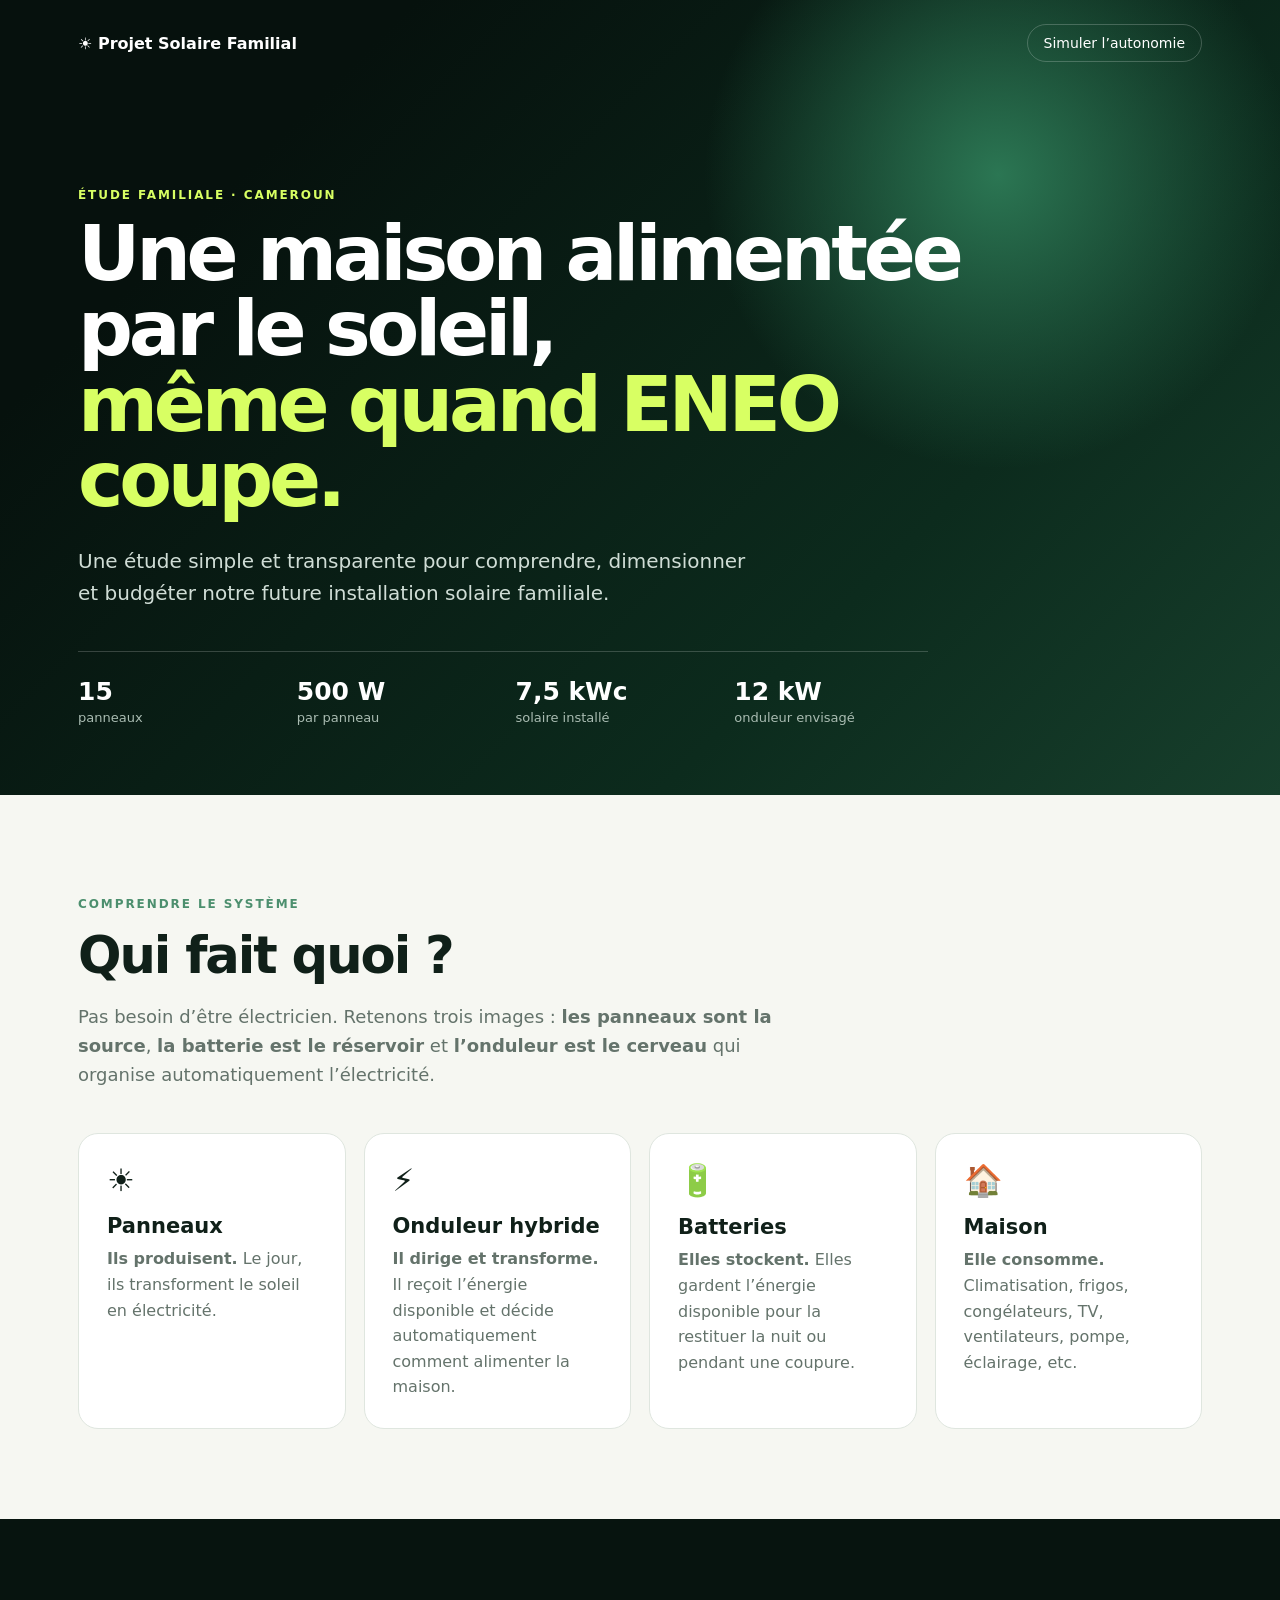
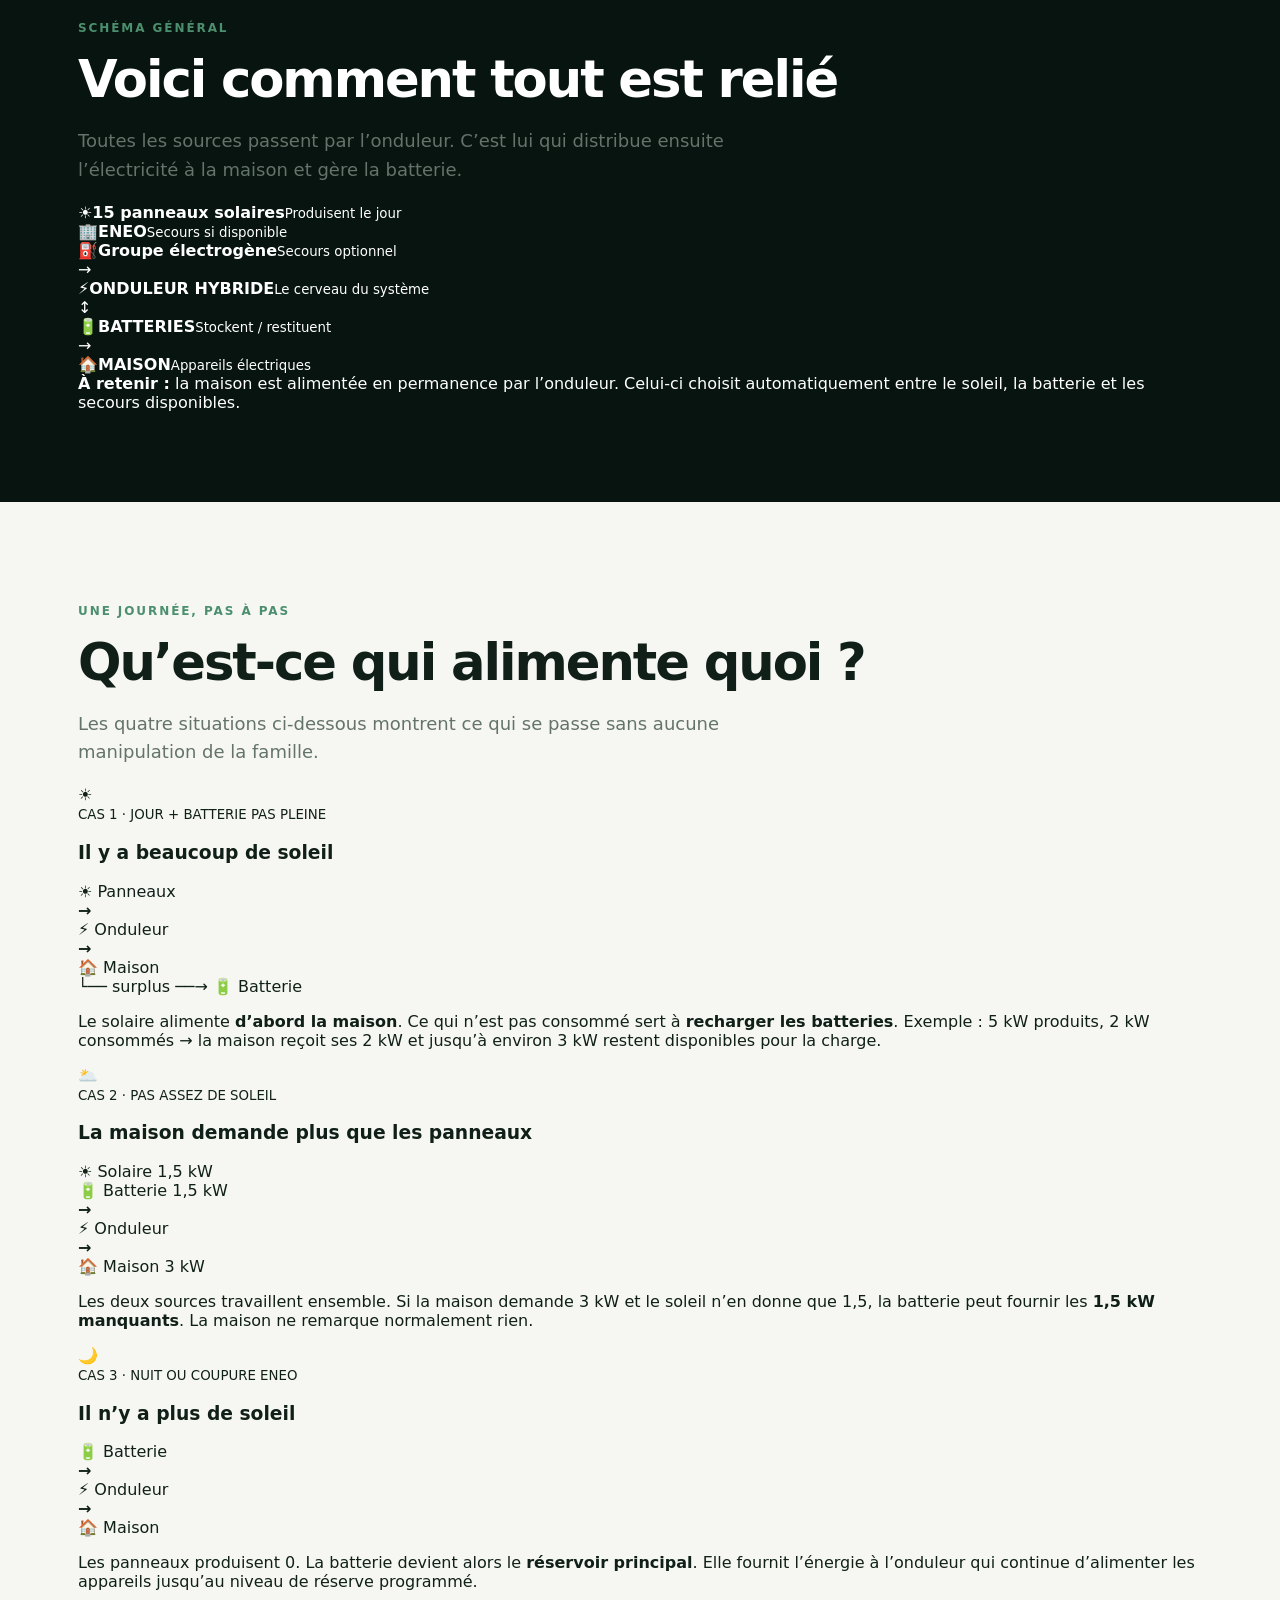
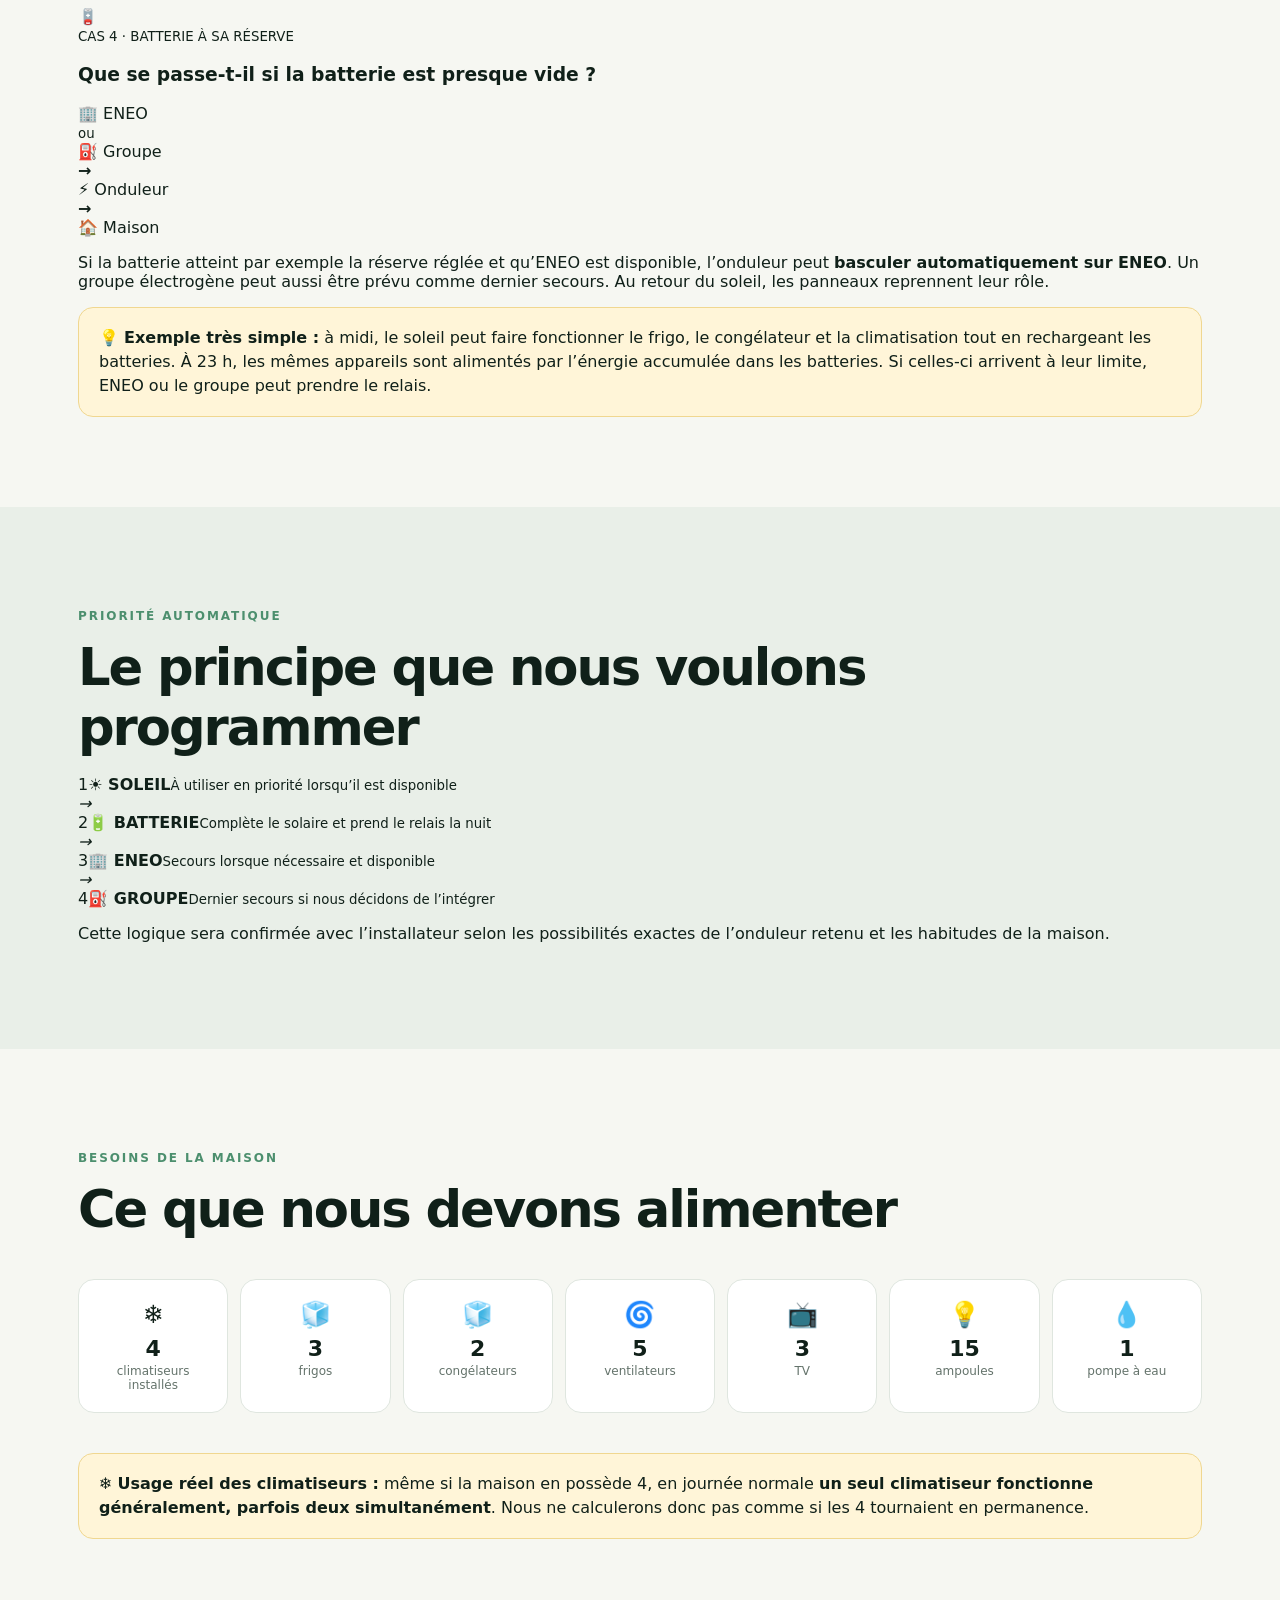
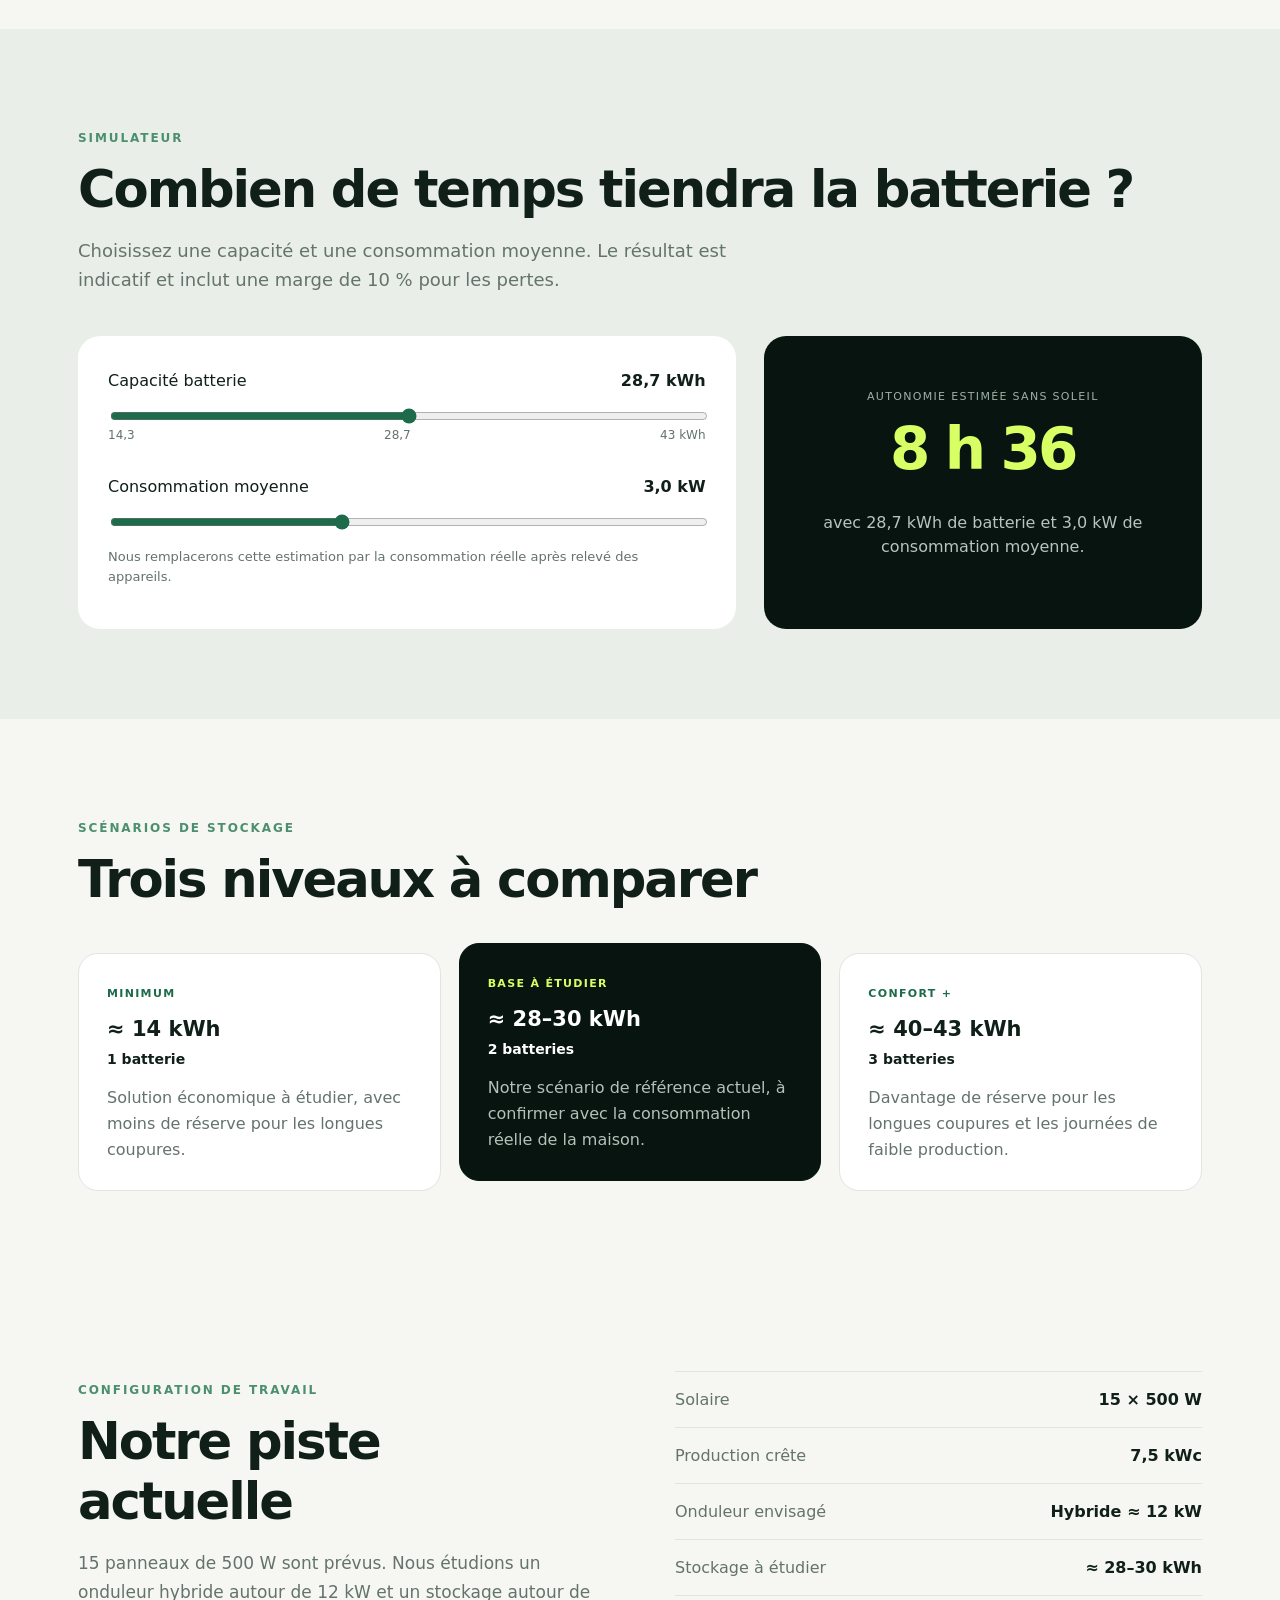
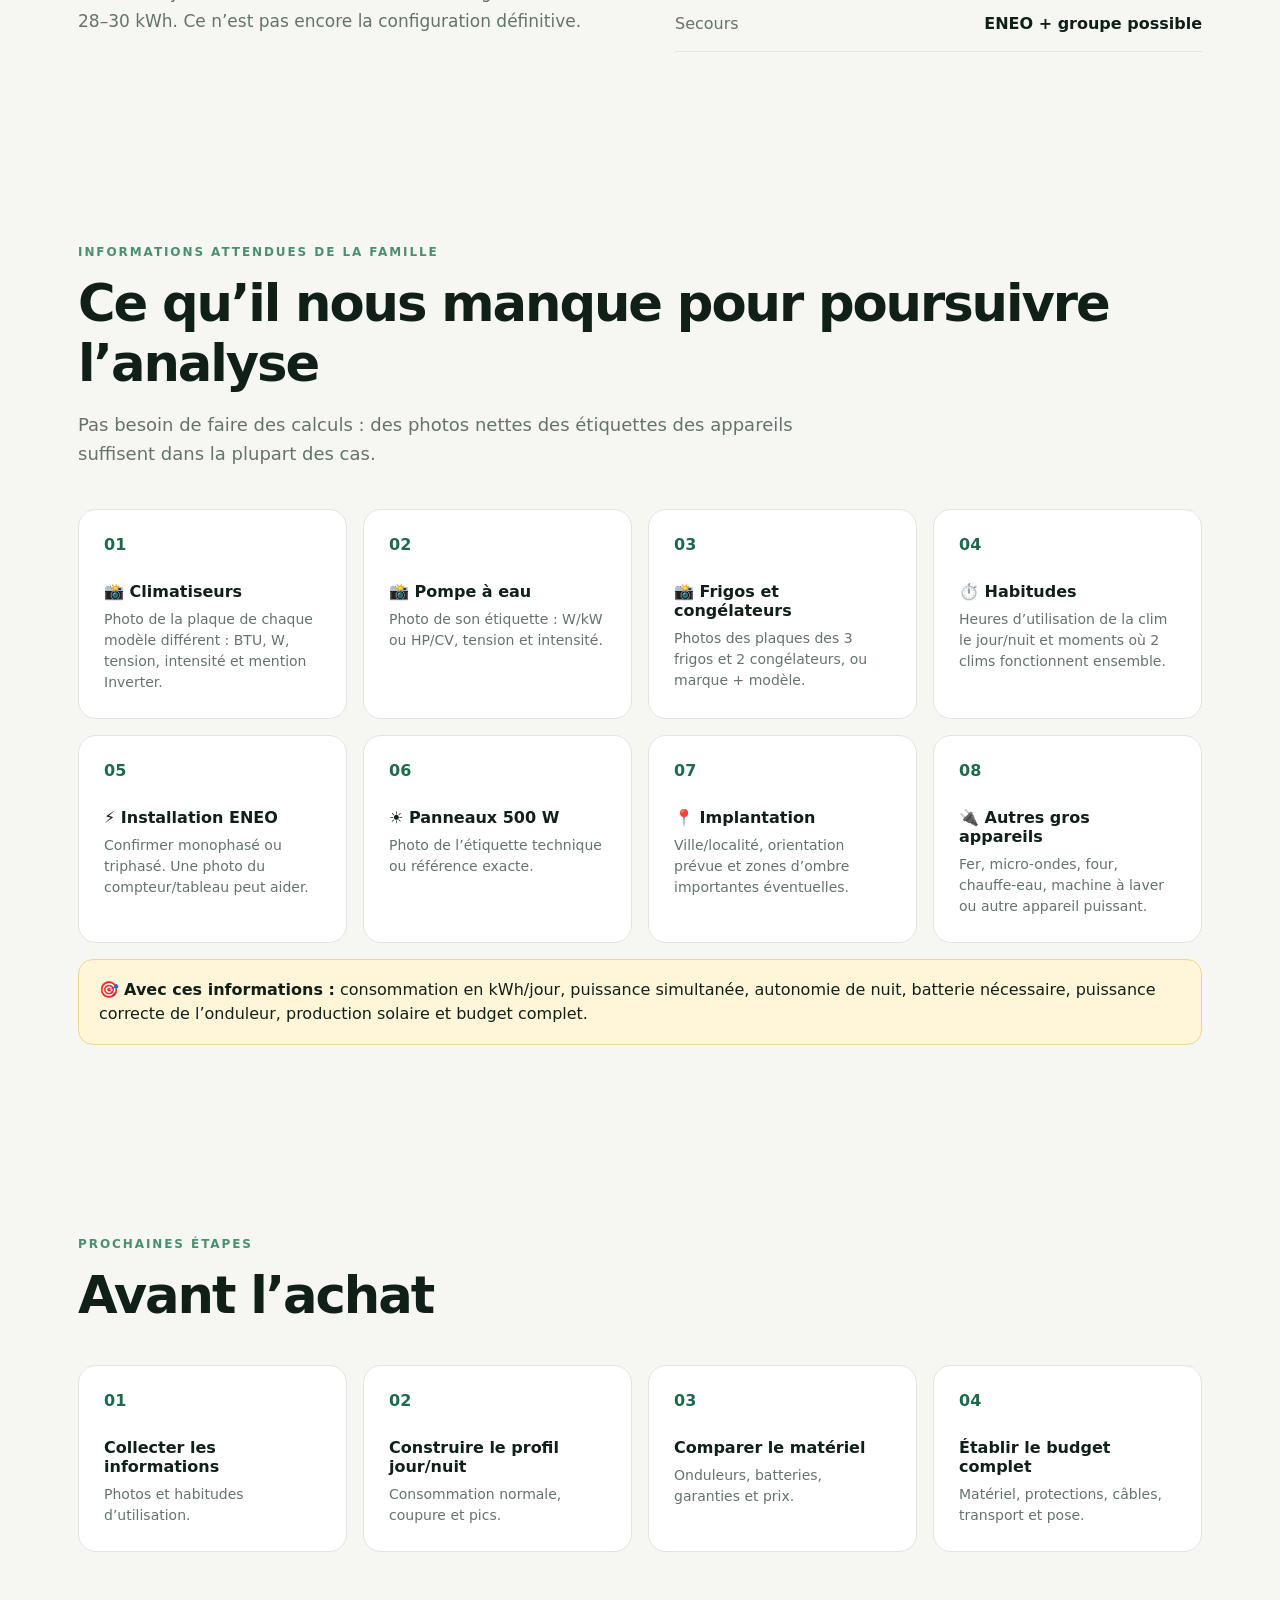
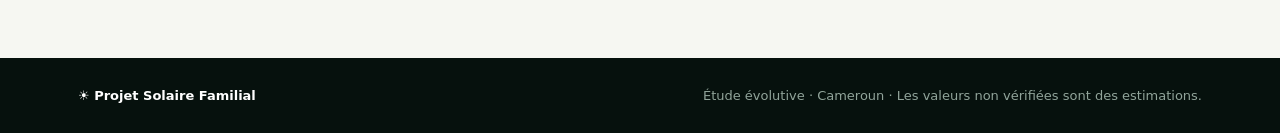
==== commit 8870d2e9: "Ajoute des schémas pédagogiques des flux d'énergie" ====
--- a/index.html
+++ b/index.html
@@ -1,26 +1,20 @@
 <!doctype html>
-<html lang="fr">
-<head>
-  <meta charset="utf-8" />
-  <meta name="viewport" content="width=device-width,initial-scale=1" />
-  <meta name="theme-color" content="#07140f" />
-  <title>Projet Solaire Familial — Cameroun</title>
-  <link rel="stylesheet" href="styles.css" />
-</head>
-<body>
-<header class="hero">
-  <nav><div class="brand">☀️ Projet Solaire Familial</div><a href="#simulateur">Simuler l’autonomie</a></nav>
-  <div class="hero-content"><p class="eyebrow">ÉTUDE FAMILIALE · CAMEROUN</p><h1>Une maison alimentée par le soleil,<br><span>même quand ENEO coupe.</span></h1><p class="lead">Une étude simple et transparente pour comprendre, dimensionner et budgéter notre future installation solaire familiale.</p><div class="hero-stats"><div><b>15</b><span>panneaux</span></div><div><b>500 W</b><span>par panneau</span></div><div><b>7,5 kWc</b><span>solaire installé</span></div><div><b>12 kW</b><span>onduleur envisagé</span></div></div></div>
-</header>
+<html lang="fr"><head><meta charset="utf-8"/><meta name="viewport" content="width=device-width,initial-scale=1"/><meta name="theme-color" content="#07140f"/><title>Projet Solaire Familial — Cameroun</title><link rel="stylesheet" href="styles.css"/></head><body>
+<header class="hero"><nav><div class="brand">☀️ Projet Solaire Familial</div><a href="#simulateur">Simuler l’autonomie</a></nav><div class="hero-content"><p class="eyebrow">ÉTUDE FAMILIALE · CAMEROUN</p><h1>Une maison alimentée par le soleil,<br><span>même quand ENEO coupe.</span></h1><p class="lead">Une étude simple et transparente pour comprendre, dimensionner et budgéter notre future installation solaire familiale.</p><div class="hero-stats"><div><b>15</b><span>panneaux</span></div><div><b>500 W</b><span>par panneau</span></div><div><b>7,5 kWc</b><span>solaire installé</span></div><div><b>12 kW</b><span>onduleur envisagé</span></div></div></div></header>
 <main>
-<section class="section intro"><p class="eyebrow">COMPRENDRE LE SYSTÈME</p><h2>Qui fait quoi ?</h2><p class="section-lead">Pas besoin d’être électricien : l’installation fonctionne automatiquement. On peut voir les panneaux comme la source, la batterie comme le réservoir et l’onduleur comme le cerveau.</p><div class="cards four"><article><div class="ico">☀️</div><h3>Panneaux</h3><p><b>Ils produisent.</b> Le jour, ils transforment le soleil en électricité. Cette énergie sert d’abord aux appareils qui fonctionnent à cet instant.</p></article><article><div class="ico">⚡</div><h3>Onduleur hybride</h3><p><b>Il dirige et transforme.</b> Il rend l’électricité utilisable par la maison et décide automatiquement s’il faut prendre l’énergie des panneaux, des batteries ou d’ENEO.</p></article><article><div class="ico">🔋</div><h3>Batteries</h3><p><b>Elles stockent.</b> Quand les panneaux produisent plus que la maison ne consomme, le surplus est conservé pour la nuit, les nuages et les coupures.</p></article><article><div class="ico">🏠</div><h3>Maison</h3><p><b>Elle consomme.</b> Climatisation, frigos, congélateurs, TV, ventilateurs, pompe, éclairage et autres appareils.</p></article></div></section>
-<section class="section dark"><p class="eyebrow">FLUX D’ÉNERGIE</p><h2>Concrètement, comment l’électricité circule ?</h2><div class="flow"><div class="node sun">☀️<b>7,5 kWc</b><small>Panneaux</small></div><div class="arrow">→</div><div class="node inverter">⚡<b>12 kW</b><small>Onduleur = cerveau</small></div><div class="arrow">→</div><div class="node house">🏠<b>Maison</b><small>Priorité</small></div></div><div class="scenarios"><article><span>☀️ JOUR ENSOLEILLÉ</span><h3>1. Le soleil alimente la maison en priorité</h3><p>Exemple : si les panneaux produisent 5 kW et que la maison demande 2 kW, environ 2 kW vont directement à la maison et le surplus disponible peut recharger les batteries. On évite ainsi de charger puis décharger inutilement la batterie.</p></article><article><span>🌥️ PRODUCTION INSUFFISANTE</span><h3>2. La batterie complète ce qui manque</h3><p>Si la maison demande 3 kW mais que les panneaux n’en produisent que 1,5 kW, l’onduleur peut prendre les 1,5 kW manquants dans la batterie. Tout cela se fait automatiquement.</p></article><article><span>🌙 NUIT / COUPURE</span><h3>3. Les batteries prennent le relais</h3><p>La nuit, les panneaux ne produisent plus. La batterie alimente alors la maison via l’onduleur. Si son niveau atteint la réserve définie, ENEO peut prendre le relais lorsqu’il est disponible.</p></article></div><div class="notice">💡 <b>À retenir :</b> l’onduleur est le chef d’orchestre. La famille n’a pas à changer manuellement de source à chaque nuage ou coupure. Le système peut privilégier le solaire, utiliser la batterie lorsque nécessaire et garder ENEO — voire un groupe électrogène — comme secours.</div></section>
-<section class="section"><p class="eyebrow">BESOINS DE LA MAISON</p><h2>Ce que nous devons alimenter</h2><div class="appliances"><div>❄️ <b>4</b><span>climatiseurs installés</span></div><div>🧊 <b>3</b><span>frigos</span></div><div>🧊 <b>2</b><span>congélateurs</span></div><div>🌀 <b>5</b><span>ventilateurs</span></div><div>📺 <b>3</b><span>TV</span></div><div>💡 <b>15</b><span>ampoules</span></div><div>💧 <b>1</b><span>pompe à eau</span></div></div><div class="notice">❄️ <b>Usage réel des climatiseurs :</b> même si la maison en possède 4, en journée normale <b>un seul climatiseur fonctionne généralement, parfois deux simultanément</b>. Le dimensionnement ne supposera donc pas 4 climatiseurs allumés en permanence. Nous conserverons néanmoins une marge pour les situations exceptionnelles et les pics de démarrage.</div></section>
-<section class="section pale" id="simulateur"><p class="eyebrow">SIMULATEUR</p><h2>Combien de temps tiendra la batterie ?</h2><p class="section-lead">Choisissez une capacité et une consommation moyenne. Le résultat est indicatif et inclut une marge de 10 % pour les pertes. Nous affinerons ces valeurs après relevé des appareils.</p><div class="sim-grid"><div class="controls"><label>Capacité batterie <strong id="batteryLabel">28,7 kWh</strong></label><input id="battery" type="range" min="14.3" max="43" step="14.35" value="28.7"><div class="ticks"><span>14,3</span><span>28,7</span><span>43 kWh</span></div><label>Consommation moyenne <strong id="loadLabel">3,0 kW</strong></label><input id="load" type="range" min="0.5" max="7" step="0.1" value="3"><p class="hint">La consommation réelle dépend notamment de la climatisation, de la pompe et du temps d’utilisation des appareils.</p></div><div class="result"><span>AUTONOMIE ESTIMÉE SANS SOLEIL</span><b id="hours">8 h 36</b><p id="resultText">avec 28,7 kWh de batterie et 3,0 kW de consommation moyenne.</p></div></div></section>
+<section class="section intro"><p class="eyebrow">COMPRENDRE LE SYSTÈME</p><h2>Qui fait quoi ?</h2><p class="section-lead">Pas besoin d’être électricien. Retenons trois images : <b>les panneaux sont la source</b>, <b>la batterie est le réservoir</b> et <b>l’onduleur est le cerveau</b> qui organise automatiquement l’électricité.</p><div class="cards four"><article><div class="ico">☀️</div><h3>Panneaux</h3><p><b>Ils produisent.</b> Le jour, ils transforment le soleil en électricité.</p></article><article><div class="ico">⚡</div><h3>Onduleur hybride</h3><p><b>Il dirige et transforme.</b> Il reçoit l’énergie disponible et décide automatiquement comment alimenter la maison.</p></article><article><div class="ico">🔋</div><h3>Batteries</h3><p><b>Elles stockent.</b> Elles gardent l’énergie disponible pour la restituer la nuit ou pendant une coupure.</p></article><article><div class="ico">🏠</div><h3>Maison</h3><p><b>Elle consomme.</b> Climatisation, frigos, congélateurs, TV, ventilateurs, pompe, éclairage, etc.</p></article></div></section>
+<section class="section dark"><p class="eyebrow">SCHÉMA GÉNÉRAL</p><h2>Voici comment tout est relié</h2><p class="section-lead on-dark">Toutes les sources passent par l’onduleur. C’est lui qui distribue ensuite l’électricité à la maison et gère la batterie.</p><div class="energy-map"><div class="source-stack"><div class="map-box solar">☀️<strong>15 panneaux solaires</strong><small>Produisent le jour</small></div><div class="map-box grid">🏢<strong>ENEO</strong><small>Secours si disponible</small></div><div class="map-box generator">⛽<strong>Groupe électrogène</strong><small>Secours optionnel</small></div></div><div class="map-arrow">→</div><div class="map-center"><div class="map-box brain">⚡<strong>ONDULEUR HYBRIDE</strong><small>Le cerveau du système</small></div><div class="battery-link"><span>↕</span><div class="map-box battery">🔋<strong>BATTERIES</strong><small>Stockent / restituent</small></div></div></div><div class="map-arrow">→</div><div class="map-box home">🏠<strong>MAISON</strong><small>Appareils électriques</small></div></div><div class="simple-rule"><b>À retenir :</b> la maison est alimentée en permanence par l’onduleur. Celui-ci choisit automatiquement entre le soleil, la batterie et les secours disponibles.</div></section>
+<section class="section"><p class="eyebrow">UNE JOURNÉE, PAS À PAS</p><h2>Qu’est-ce qui alimente quoi ?</h2><p class="section-lead">Les quatre situations ci-dessous montrent ce qui se passe sans aucune manipulation de la famille.</p><div class="day-modes">
+<article><div class="mode-head"><span>☀️</span><div><small>CAS 1 · JOUR + BATTERIE PAS PLEINE</small><h3>Il y a beaucoup de soleil</h3></div></div><div class="mini-flow"><div>☀️ Panneaux</div><b>→</b><div>⚡ Onduleur</div><b>→</b><div>🏠 Maison</div></div><div class="branch">└── surplus ──→ 🔋 Batterie</div><p>Le solaire alimente <b>d’abord la maison</b>. Ce qui n’est pas consommé sert à <b>recharger les batteries</b>. Exemple : 5 kW produits, 2 kW consommés → la maison reçoit ses 2 kW et jusqu’à environ 3 kW restent disponibles pour la charge.</p></article>
+<article><div class="mode-head"><span>🌥️</span><div><small>CAS 2 · PAS ASSEZ DE SOLEIL</small><h3>La maison demande plus que les panneaux</h3></div></div><div class="dual-flow"><div>☀️ Solaire 1,5 kW<br>🔋 Batterie 1,5 kW</div><b>→</b><div>⚡ Onduleur</div><b>→</b><div>🏠 Maison 3 kW</div></div><p>Les deux sources travaillent ensemble. Si la maison demande 3 kW et le soleil n’en donne que 1,5, la batterie peut fournir les <b>1,5 kW manquants</b>. La maison ne remarque normalement rien.</p></article>
+<article><div class="mode-head"><span>🌙</span><div><small>CAS 3 · NUIT OU COUPURE ENEO</small><h3>Il n’y a plus de soleil</h3></div></div><div class="mini-flow"><div>🔋 Batterie</div><b>→</b><div>⚡ Onduleur</div><b>→</b><div>🏠 Maison</div></div><p>Les panneaux produisent 0. La batterie devient alors le <b>réservoir principal</b>. Elle fournit l’énergie à l’onduleur qui continue d’alimenter les appareils jusqu’au niveau de réserve programmé.</p></article>
+<article><div class="mode-head"><span>🪫</span><div><small>CAS 4 · BATTERIE À SA RÉSERVE</small><h3>Que se passe-t-il si la batterie est presque vide ?</h3></div></div><div class="dual-flow"><div>🏢 ENEO<br><small>ou</small><br>⛽ Groupe</div><b>→</b><div>⚡ Onduleur</div><b>→</b><div>🏠 Maison</div></div><p>Si la batterie atteint par exemple la réserve réglée et qu’ENEO est disponible, l’onduleur peut <b>basculer automatiquement sur ENEO</b>. Un groupe électrogène peut aussi être prévu comme dernier secours. Au retour du soleil, les panneaux reprennent leur rôle.</p></article>
+</div><div class="notice">💡 <b>Exemple très simple :</b> à midi, le soleil peut faire fonctionner le frigo, le congélateur et la climatisation tout en rechargeant les batteries. À 23 h, les mêmes appareils sont alimentés par l’énergie accumulée dans les batteries. Si celles-ci arrivent à leur limite, ENEO ou le groupe peut prendre le relais.</div></section>
+<section class="section pale"><p class="eyebrow">PRIORITÉ AUTOMATIQUE</p><h2>Le principe que nous voulons programmer</h2><div class="priority"><div><span>1</span><b>☀️ SOLEIL</b><small>À utiliser en priorité lorsqu’il est disponible</small></div><i>→</i><div><span>2</span><b>🔋 BATTERIE</b><small>Complète le solaire et prend le relais la nuit</small></div><i>→</i><div><span>3</span><b>🏢 ENEO</b><small>Secours lorsque nécessaire et disponible</small></div><i>→</i><div><span>4</span><b>⛽ GROUPE</b><small>Dernier secours si nous décidons de l’intégrer</small></div></div><p class="priority-note">Cette logique sera confirmée avec l’installateur selon les possibilités exactes de l’onduleur retenu et les habitudes de la maison.</p></section>
+<section class="section"><p class="eyebrow">BESOINS DE LA MAISON</p><h2>Ce que nous devons alimenter</h2><div class="appliances"><div>❄️ <b>4</b><span>climatiseurs installés</span></div><div>🧊 <b>3</b><span>frigos</span></div><div>🧊 <b>2</b><span>congélateurs</span></div><div>🌀 <b>5</b><span>ventilateurs</span></div><div>📺 <b>3</b><span>TV</span></div><div>💡 <b>15</b><span>ampoules</span></div><div>💧 <b>1</b><span>pompe à eau</span></div></div><div class="notice">❄️ <b>Usage réel des climatiseurs :</b> même si la maison en possède 4, en journée normale <b>un seul climatiseur fonctionne généralement, parfois deux simultanément</b>. Nous ne calculerons donc pas comme si les 4 tournaient en permanence.</div></section>
+<section class="section pale" id="simulateur"><p class="eyebrow">SIMULATEUR</p><h2>Combien de temps tiendra la batterie ?</h2><p class="section-lead">Choisissez une capacité et une consommation moyenne. Le résultat est indicatif et inclut une marge de 10 % pour les pertes.</p><div class="sim-grid"><div class="controls"><label>Capacité batterie <strong id="batteryLabel">28,7 kWh</strong></label><input id="battery" type="range" min="14.3" max="43" step="14.35" value="28.7"><div class="ticks"><span>14,3</span><span>28,7</span><span>43 kWh</span></div><label>Consommation moyenne <strong id="loadLabel">3,0 kW</strong></label><input id="load" type="range" min="0.5" max="7" step="0.1" value="3"><p class="hint">Nous remplacerons cette estimation par la consommation réelle après relevé des appareils.</p></div><div class="result"><span>AUTONOMIE ESTIMÉE SANS SOLEIL</span><b id="hours">8 h 36</b><p id="resultText">avec 28,7 kWh de batterie et 3,0 kW de consommation moyenne.</p></div></div></section>
 <section class="section"><p class="eyebrow">SCÉNARIOS DE STOCKAGE</p><h2>Trois niveaux à comparer</h2><div class="cards three battery-cards"><article><span class="tag">MINIMUM</span><h3>≈ 14 kWh</h3><div class="big">1 batterie</div><p>Solution économique à étudier, avec moins de réserve pour les longues coupures.</p></article><article class="recommended"><span class="tag">BASE À ÉTUDIER</span><h3>≈ 28–30 kWh</h3><div class="big">2 batteries</div><p>Notre scénario de référence actuel, à confirmer avec la consommation réelle de la maison.</p></article><article><span class="tag">CONFORT +</span><h3>≈ 40–43 kWh</h3><div class="big">3 batteries</div><p>Davantage de réserve pour les longues coupures et les journées de faible production.</p></article></div></section>
-<section class="section choice"><div><p class="eyebrow">CONFIGURATION DE TRAVAIL</p><h2>Notre piste actuelle</h2><p>15 panneaux de 500 W sont déjà prévus. Nous étudions un onduleur hybride autour de 12 kW et un stockage autour de 28–30 kWh. Ce n’est pas encore la configuration définitive : les mesures ci-dessous permettront de valider ou réduire/augmenter ces valeurs.</p></div><div class="specs"><div><span>Solaire</span><b>15 × 500 W</b></div><div><span>Production crête</span><b>7,5 kWc</b></div><div><span>Onduleur envisagé</span><b>Hybride ≈ 12 kW</b></div><div><span>Stockage à étudier</span><b>≈ 28–30 kWh</b></div><div><span>Secours</span><b>ENEO + groupe possible</b></div></div></section>
-<section class="section roadmap"><p class="eyebrow">INFORMATIONS ATTENDUES DE LA FAMILLE</p><h2>Ce qu’il nous manque pour poursuivre l’analyse</h2><p class="section-lead">Pas besoin de faire des calculs : des photos nettes des étiquettes des appareils suffisent dans la plupart des cas.</p><ol><li><b>📸 Climatiseurs</b><span>Photo de la plaque signalétique de chaque modèle différent. Nous cherchons notamment BTU, puissance en W, tension, intensité et si le climatiseur est Inverter.</span></li><li><b>📸 Pompe à eau</b><span>Photo de son étiquette/plaque : puissance en W ou kW/HP (CV), tension et intensité. Son courant de démarrage est important pour choisir l’onduleur.</span></li><li><b>📸 Frigos et congélateurs</b><span>Idéalement une photo des plaques signalétiques des 3 frigos et 2 congélateurs, ou au minimum marque + modèle.</span></li><li><b>⏱️ Habitudes d’utilisation</b><span>Combien d’heures environ le climatiseur fonctionne le jour et la nuit ; confirmer si 1 seul est généralement utilisé et dans quelles situations 2 fonctionnent ensemble.</span></li><li><b>⚡ Installation ENEO</b><span>Confirmer si la maison est alimentée en monophasé ou triphasé. Une photo du compteur/tableau ou de ses références peut aider l’installateur à le déterminer.</span></li><li><b>☀️ Panneaux de 500 W</b><span>Photo de l’étiquette technique ou référence exacte des panneaux afin de vérifier tension, courant et compatibilité avec l’onduleur.</span></li><li><b>📍 Implantation</b><span>Indiquer la ville/localité au Cameroun et, si possible, comment les panneaux seront orientés et s’il existe des zones d’ombre importantes sur le toit.</span></li><li><b>🔌 Gros appareils supplémentaires</b><span>Signaler fer à repasser, micro-ondes, four électrique, chauffe-eau, machine à laver ou tout autre appareil puissant qui pourrait fonctionner sur le solaire.</span></li></ol><div class="notice">🎯 <b>Avec ces informations, nous pourrons établir :</b> la consommation quotidienne estimée en kWh, la puissance maximale simultanée, l’autonomie de nuit, la capacité de batterie réellement nécessaire, la puissance correcte de l’onduleur, la production solaire attendue et enfin le budget matériel + installation.</div></section>
-<section class="section roadmap"><p class="eyebrow">PROCHAINES ÉTAPES</p><h2>Avant l’achat</h2><ol><li><b>Collecter les informations ci-dessus</b><span>Photos et habitudes d’utilisation.</span></li><li><b>Construire un profil jour/nuit</b><span>Consommation normale, scénario coupure et pics de démarrage.</span></li><li><b>Comparer le matériel</b><span>Onduleurs, batteries, garanties, compatibilités et prix.</span></li><li><b>Établir le budget complet</b><span>Matériel, protections, câbles, transport et pose au Cameroun.</span></li></ol></section>
-</main>
-<footer><b>☀️ Projet Solaire Familial</b><span>Étude évolutive · Cameroun · Les valeurs non vérifiées sont présentées comme estimations.</span></footer><script src="app.js"></script>
-</body></html>+<section class="section choice"><div><p class="eyebrow">CONFIGURATION DE TRAVAIL</p><h2>Notre piste actuelle</h2><p>15 panneaux de 500 W sont prévus. Nous étudions un onduleur hybride autour de 12 kW et un stockage autour de 28–30 kWh. Ce n’est pas encore la configuration définitive.</p></div><div class="specs"><div><span>Solaire</span><b>15 × 500 W</b></div><div><span>Production crête</span><b>7,5 kWc</b></div><div><span>Onduleur envisagé</span><b>Hybride ≈ 12 kW</b></div><div><span>Stockage à étudier</span><b>≈ 28–30 kWh</b></div><div><span>Secours</span><b>ENEO + groupe possible</b></div></div></section>
+<section class="section roadmap"><p class="eyebrow">INFORMATIONS ATTENDUES DE LA FAMILLE</p><h2>Ce qu’il nous manque pour poursuivre l’analyse</h2><p class="section-lead">Pas besoin de faire des calculs : des photos nettes des étiquettes des appareils suffisent dans la plupart des cas.</p><ol><li><b>📸 Climatiseurs</b><span>Photo de la plaque de chaque modèle différent : BTU, W, tension, intensité et mention Inverter.</span></li><li><b>📸 Pompe à eau</b><span>Photo de son étiquette : W/kW ou HP/CV, tension et intensité.</span></li><li><b>📸 Frigos et congélateurs</b><span>Photos des plaques des 3 frigos et 2 congélateurs, ou marque + modèle.</span></li><li><b>⏱️ Habitudes</b><span>Heures d’utilisation de la clim le jour/nuit et moments où 2 clims fonctionnent ensemble.</span></li><li><b>⚡ Installation ENEO</b><span>Confirmer monophasé ou triphasé. Une photo du compteur/tableau peut aider.</span></li><li><b>☀️ Panneaux 500 W</b><span>Photo de l’étiquette technique ou référence exacte.</span></li><li><b>📍 Implantation</b><span>Ville/localité, orientation prévue et zones d’ombre importantes éventuelles.</span></li><li><b>🔌 Autres gros appareils</b><span>Fer, micro-ondes, four, chauffe-eau, machine à laver ou autre appareil puissant.</span></li></ol><div class="notice">🎯 <b>Avec ces informations :</b> consommation en kWh/jour, puissance simultanée, autonomie de nuit, batterie nécessaire, puissance correcte de l’onduleur, production solaire et budget complet.</div></section>
+<section class="section roadmap"><p class="eyebrow">PROCHAINES ÉTAPES</p><h2>Avant l’achat</h2><ol><li><b>Collecter les informations</b><span>Photos et habitudes d’utilisation.</span></li><li><b>Construire le profil jour/nuit</b><span>Consommation normale, coupure et pics.</span></li><li><b>Comparer le matériel</b><span>Onduleurs, batteries, garanties et prix.</span></li><li><b>Établir le budget complet</b><span>Matériel, protections, câbles, transport et pose.</span></li></ol></section>
+</main><footer><b>☀️ Projet Solaire Familial</b><span>Étude évolutive · Cameroun · Les valeurs non vérifiées sont des estimations.</span></footer><script src="app.js"></script></body></html>
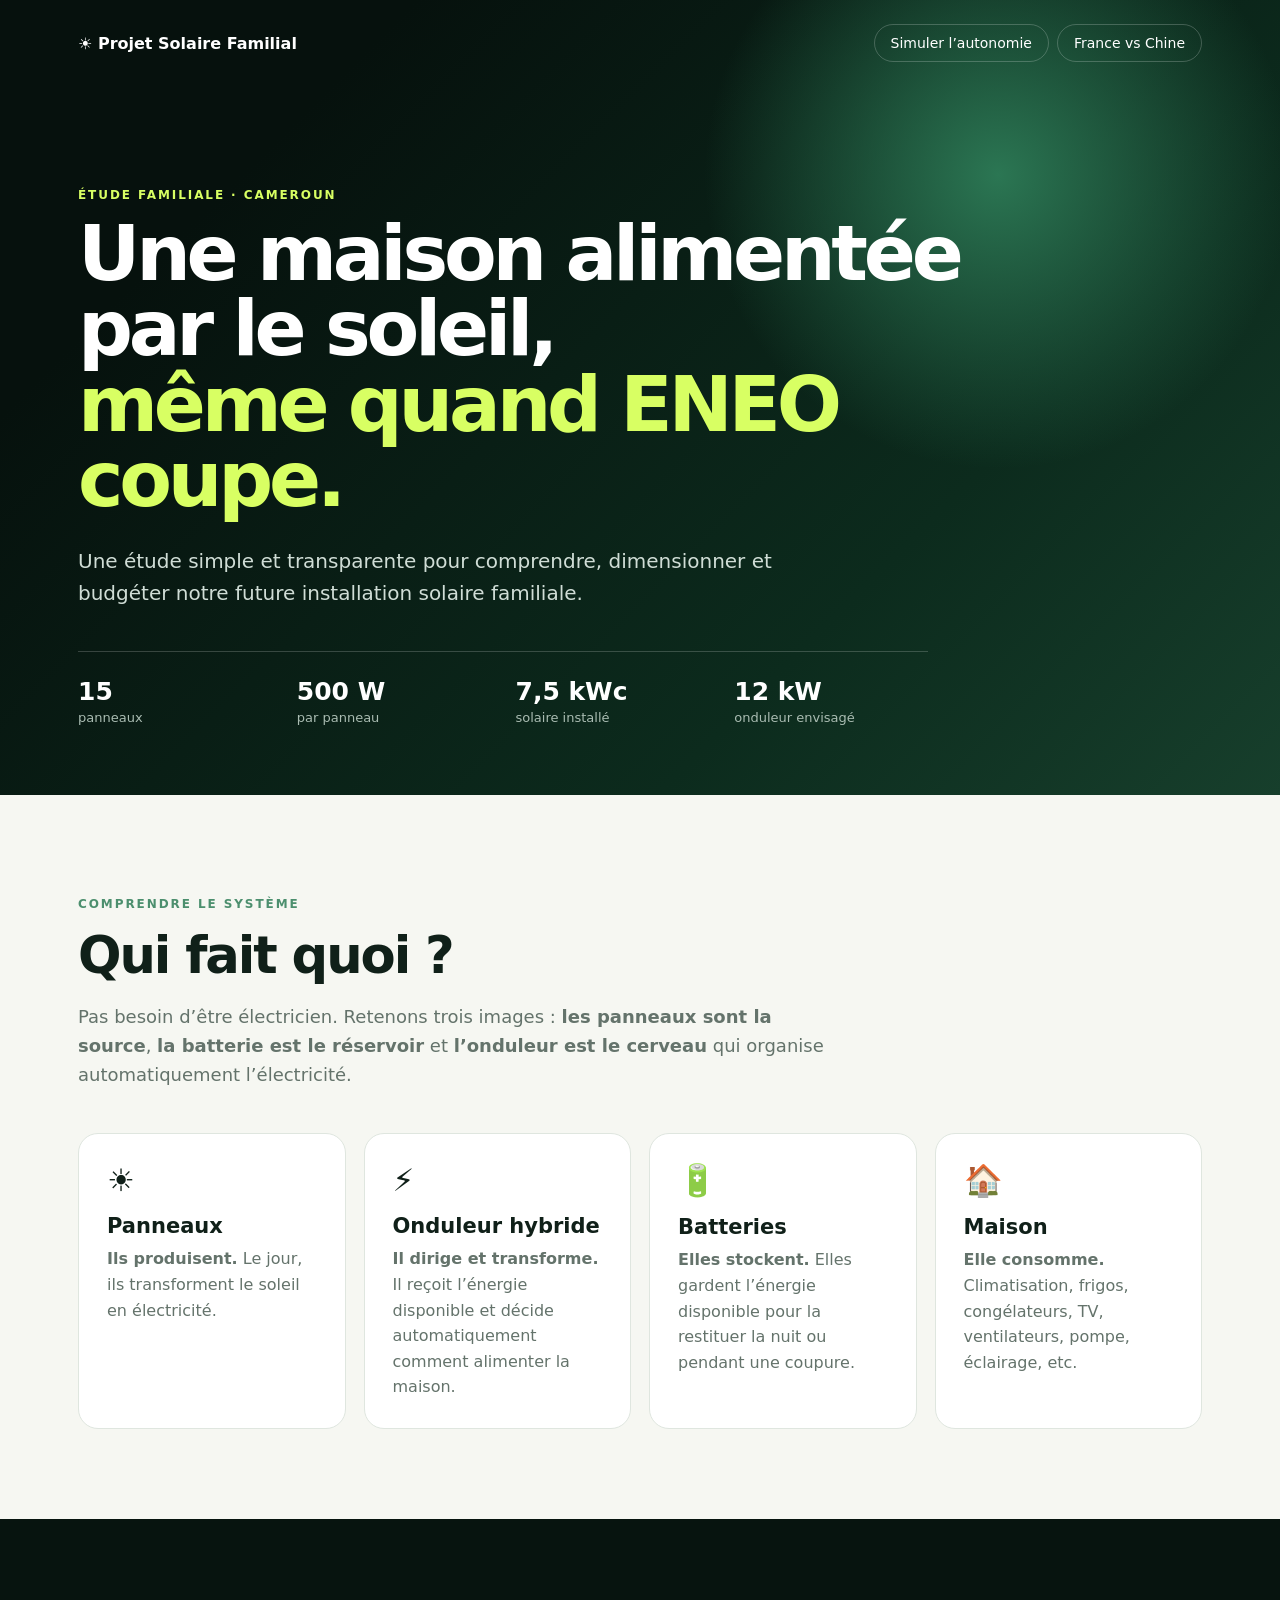
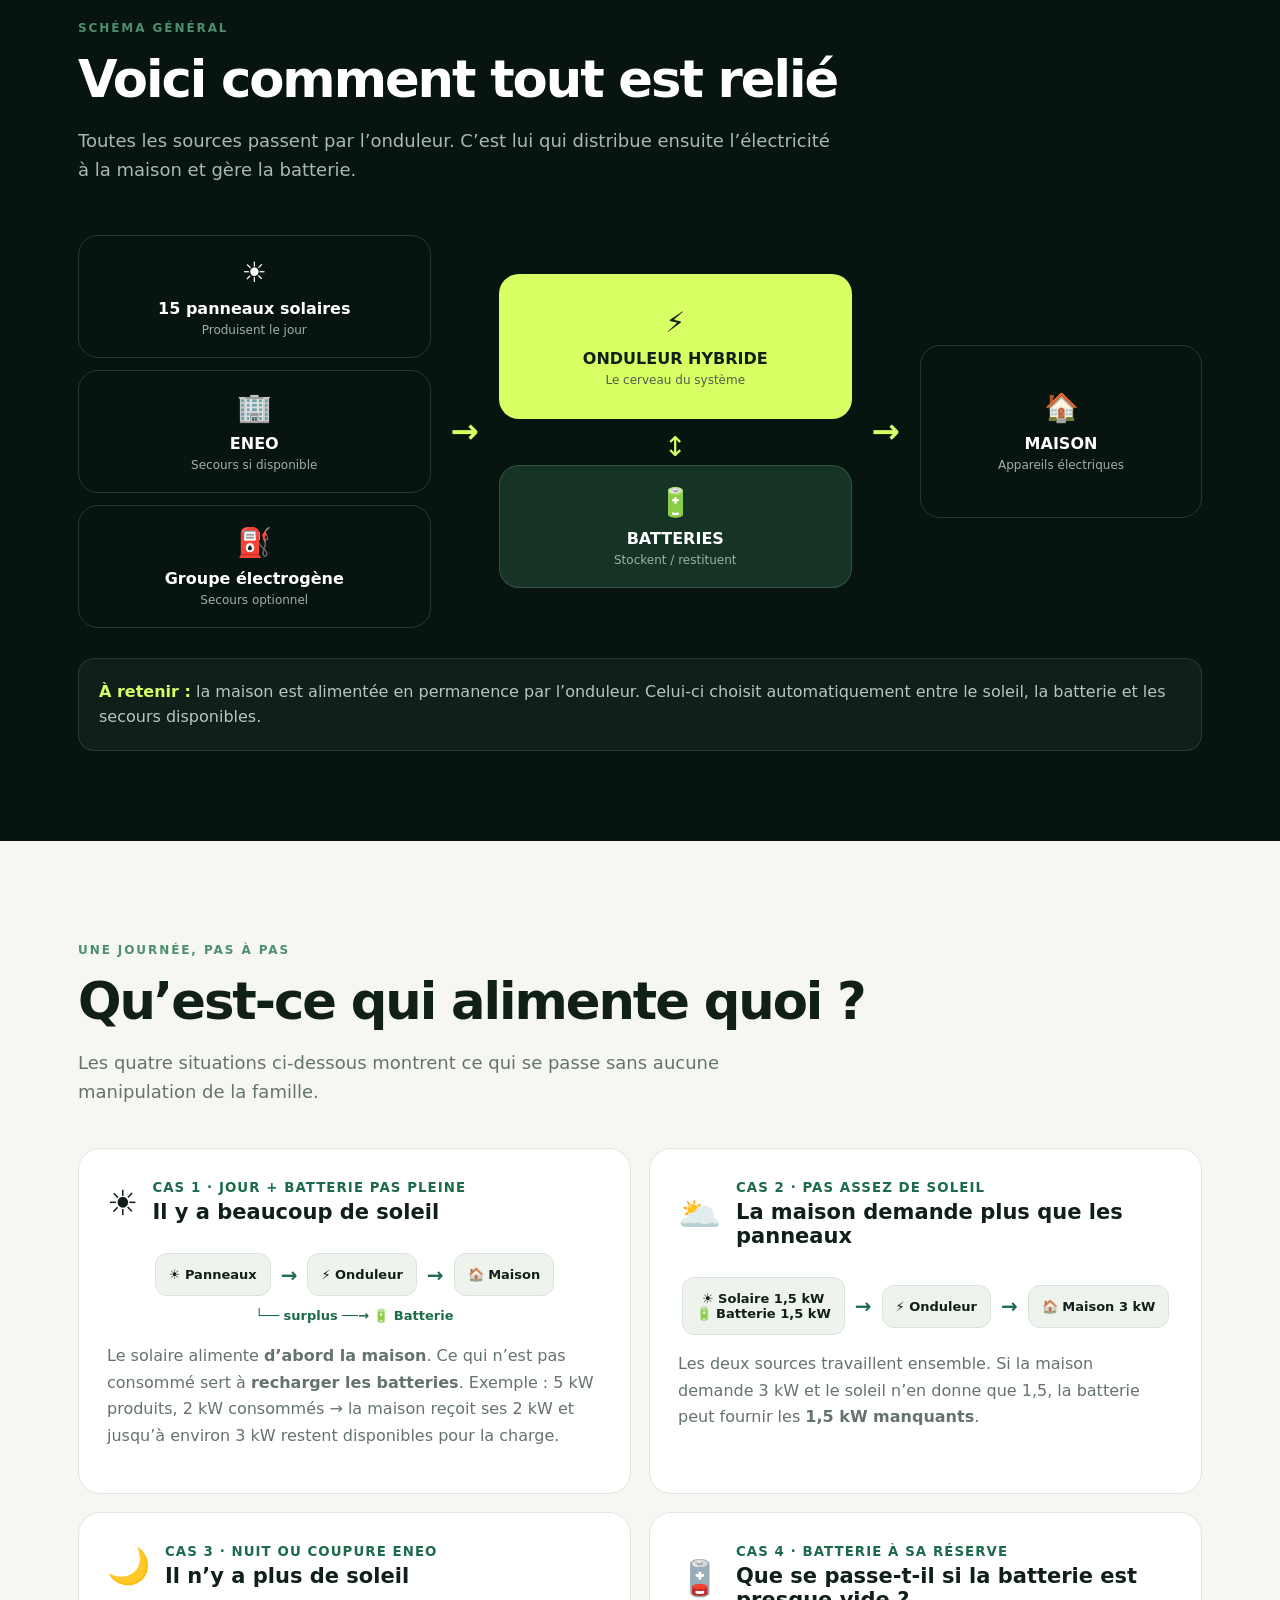
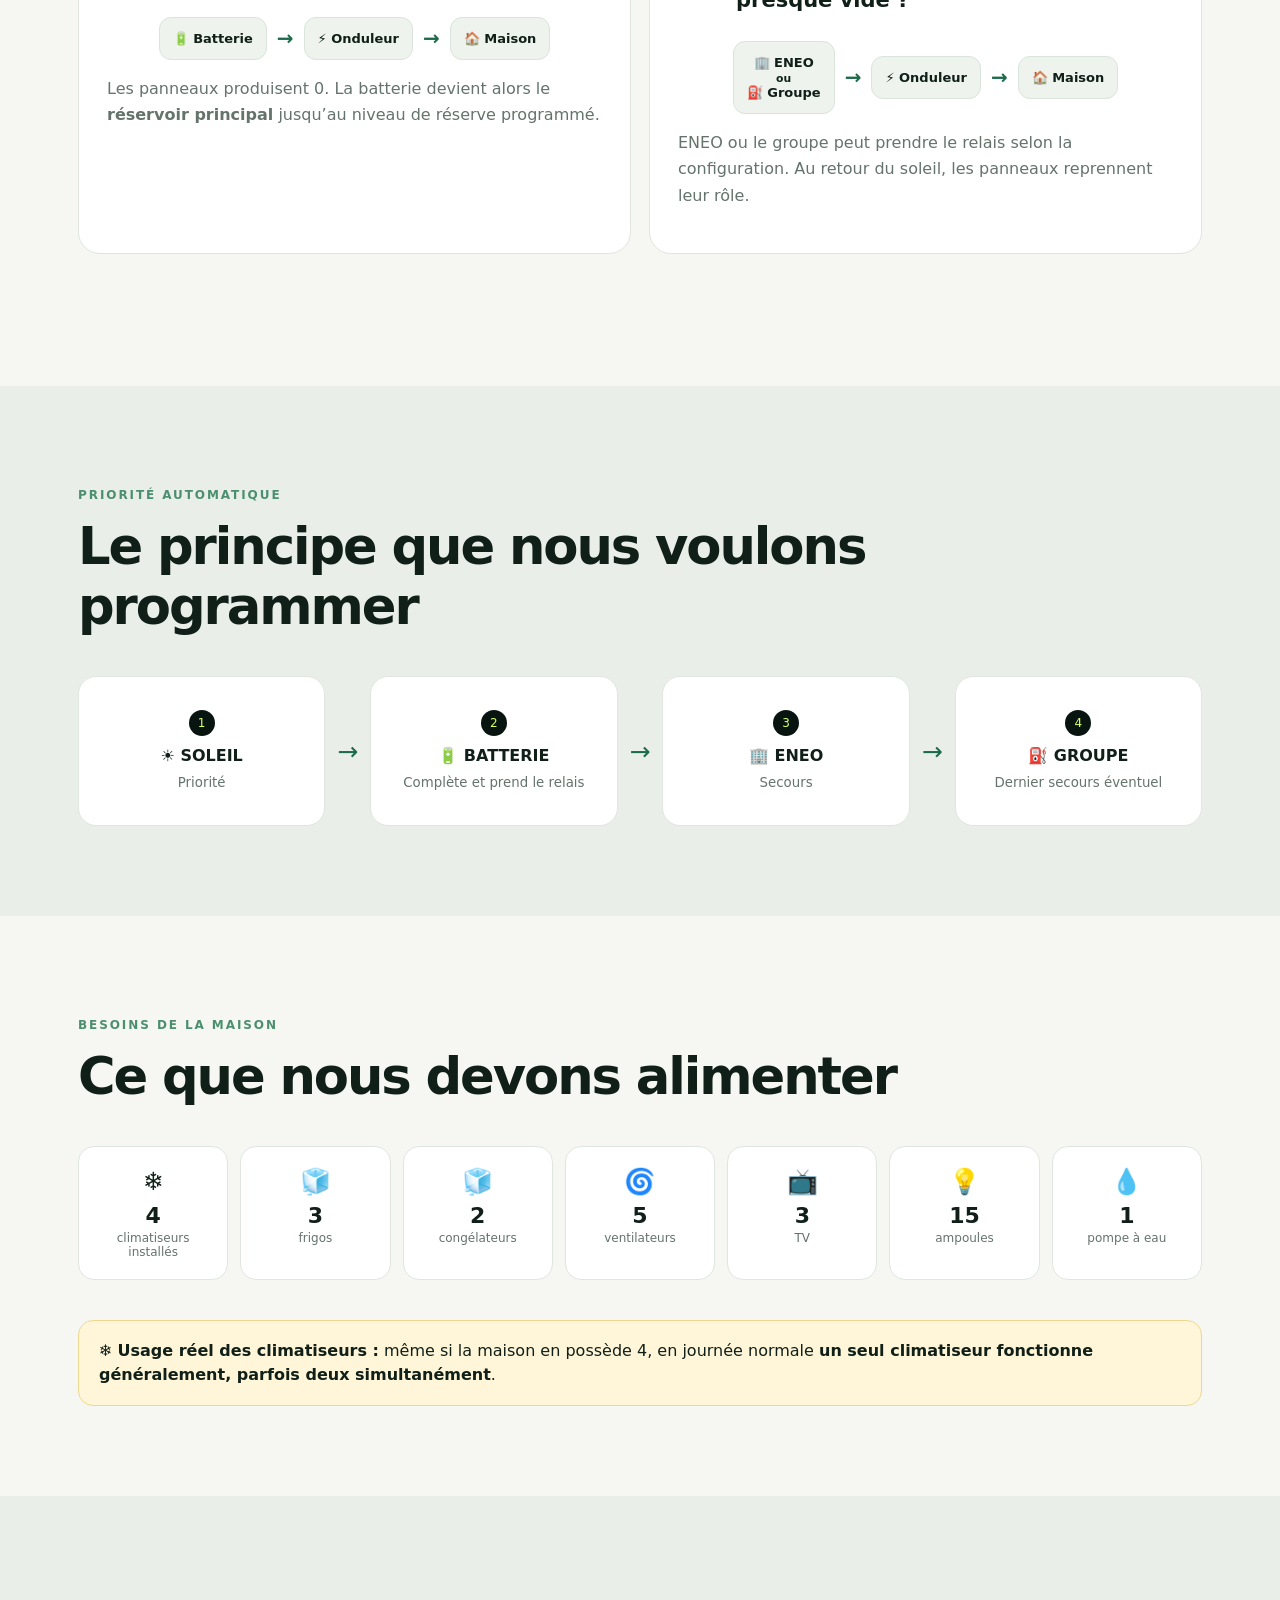
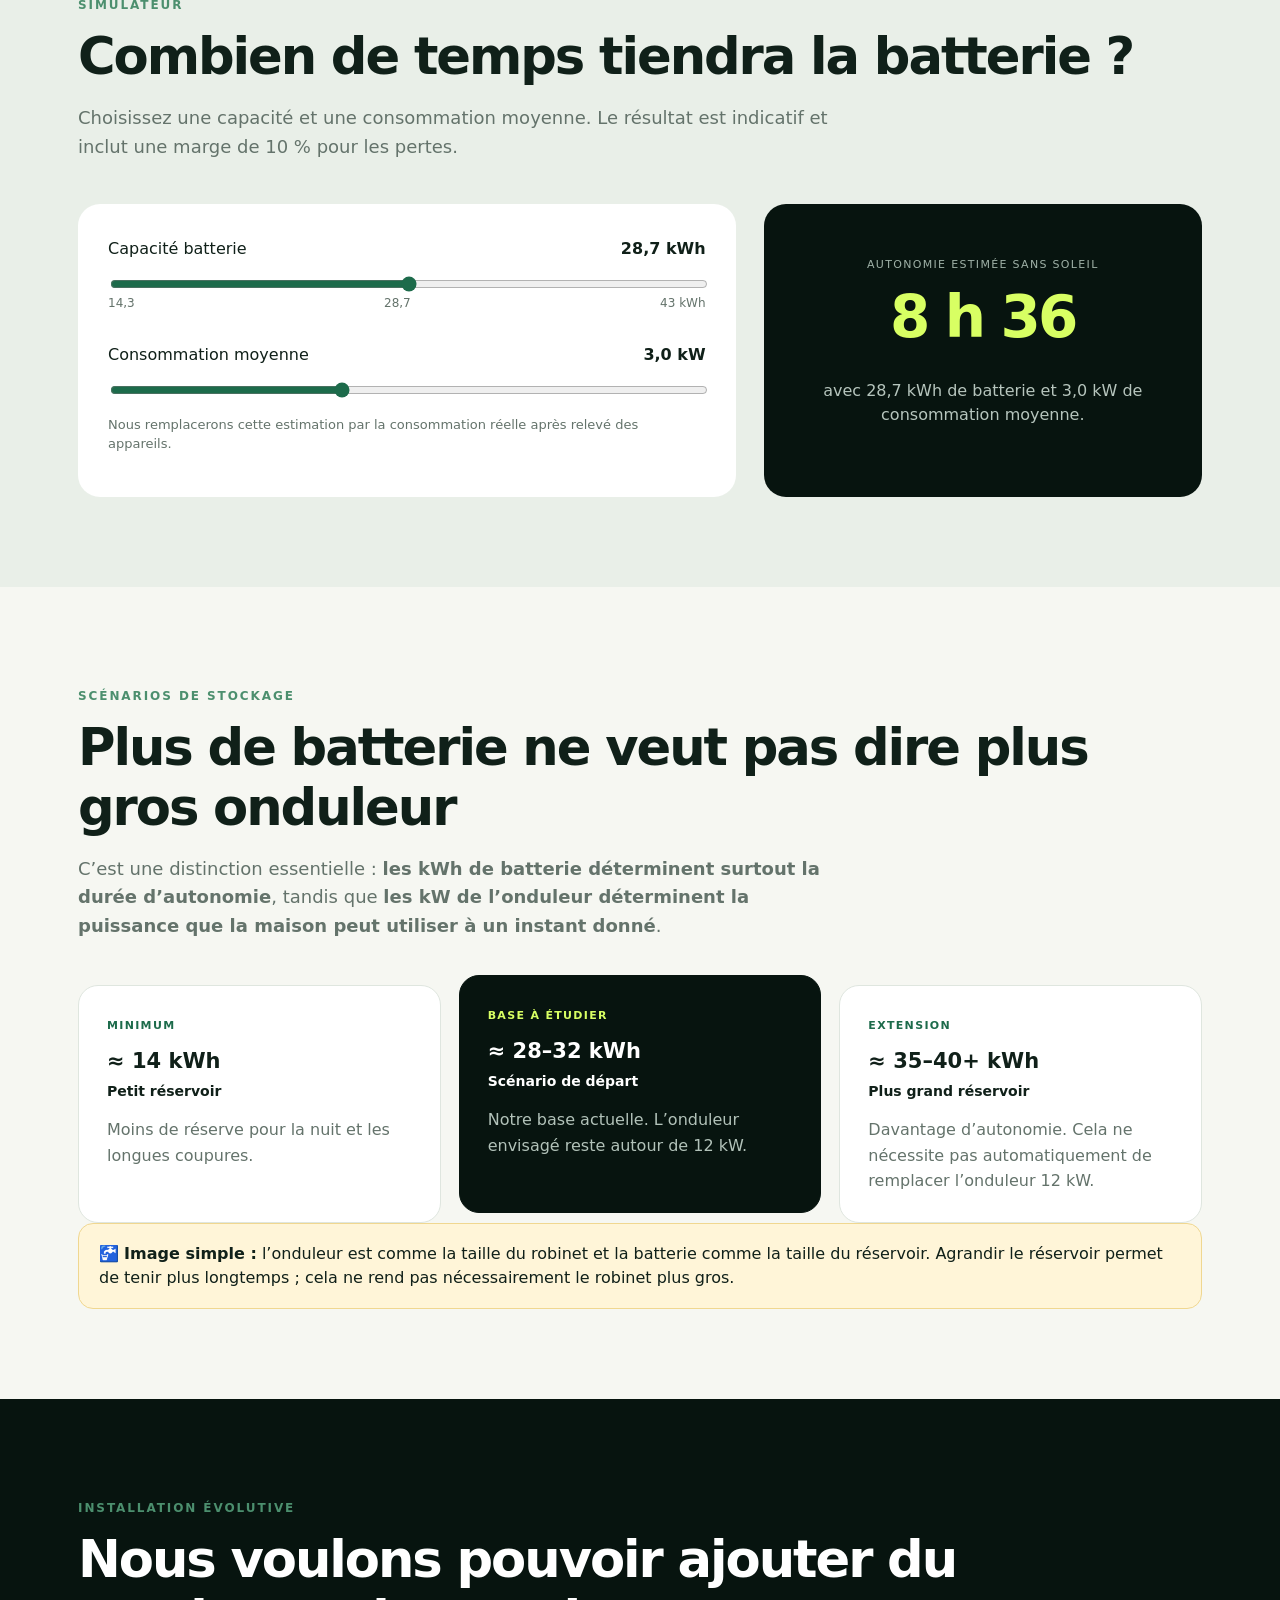
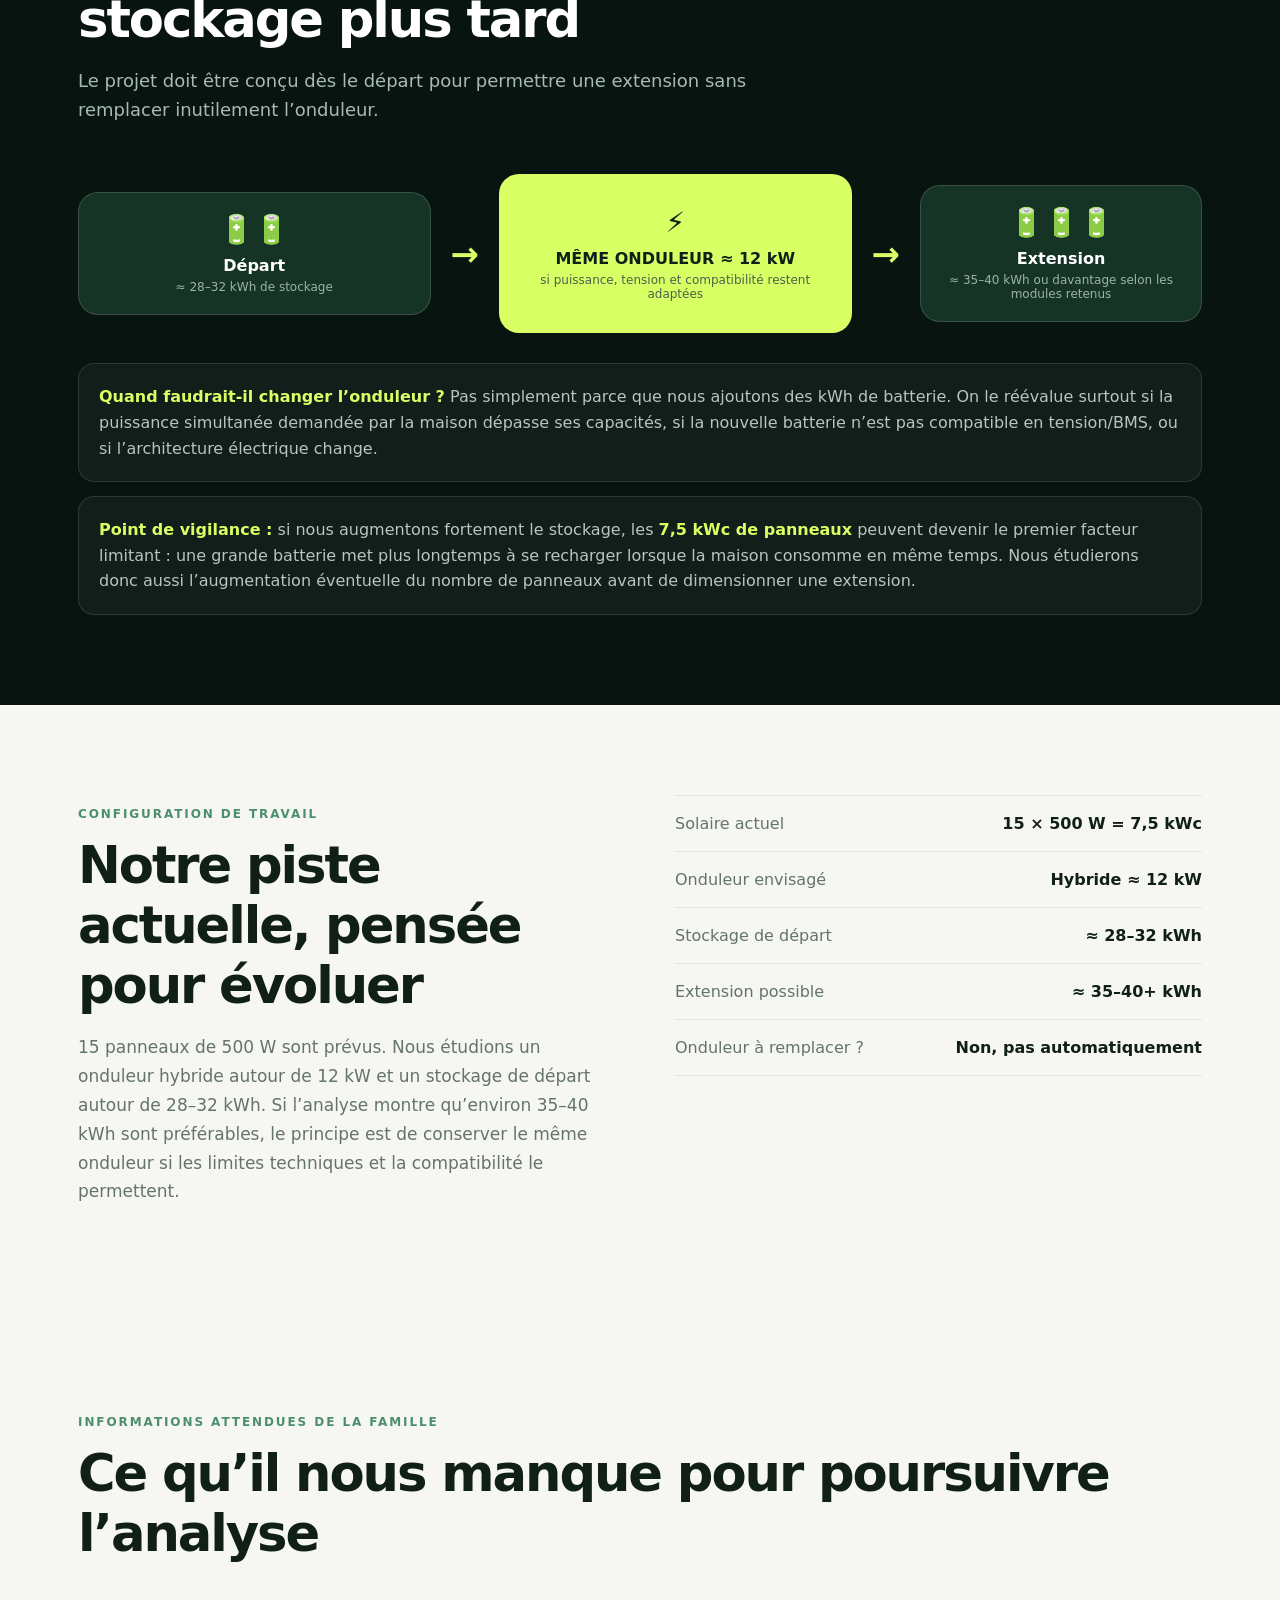
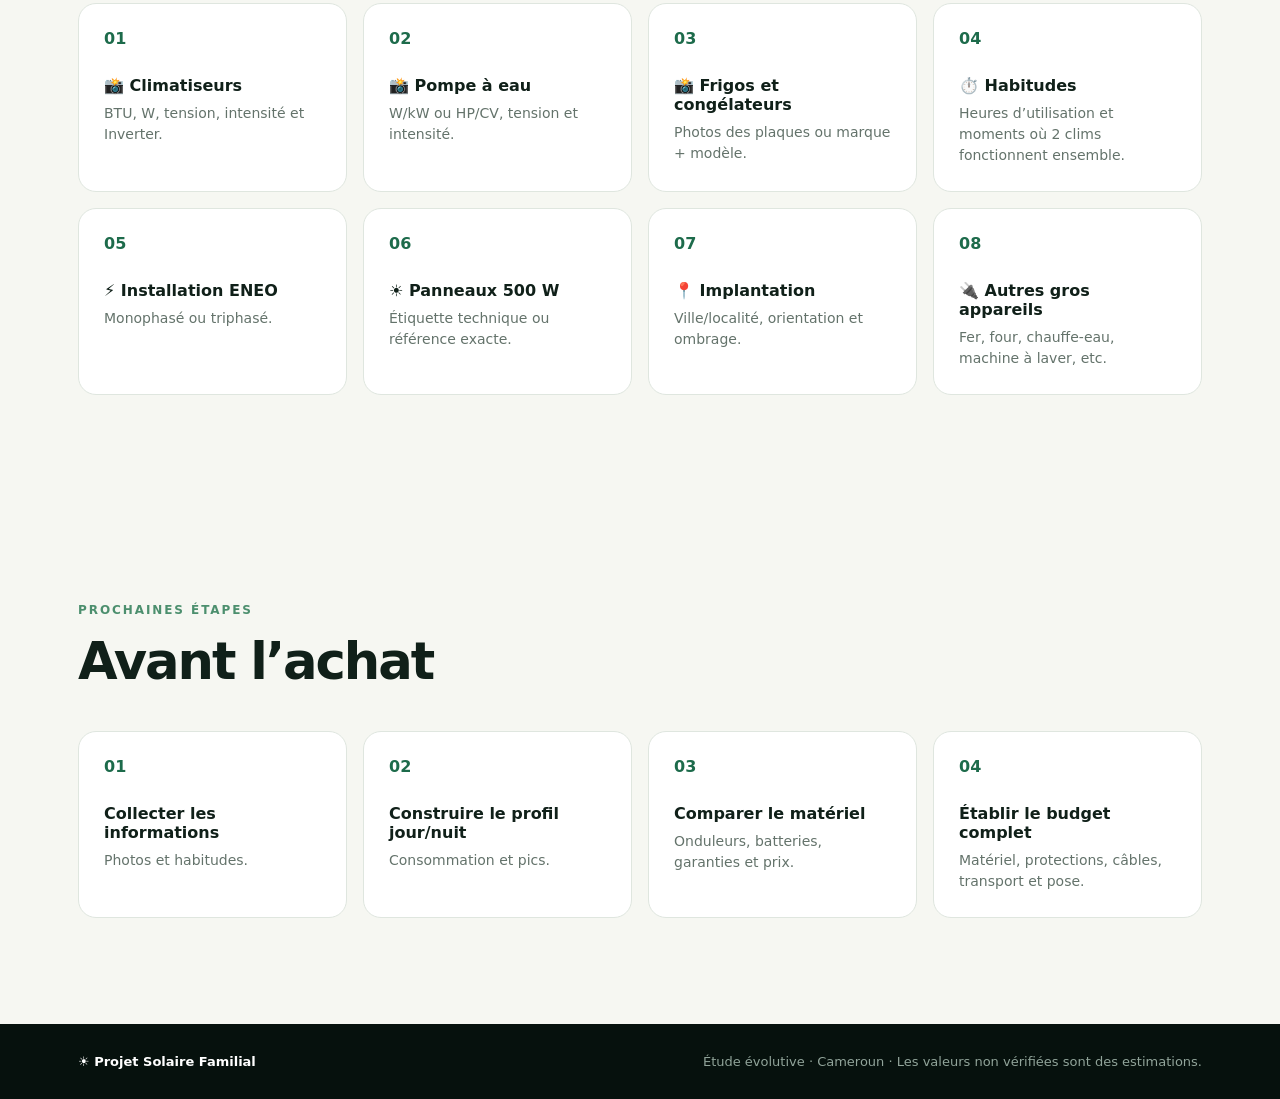
==== commit 9d02aa1d: "Explain battery expansion without inverter replacement" ====
--- a/index.html
+++ b/index.html
@@ -4,17 +4,13 @@
 <main>
 <section class="section intro"><p class="eyebrow">COMPRENDRE LE SYSTÈME</p><h2>Qui fait quoi ?</h2><p class="section-lead">Pas besoin d’être électricien. Retenons trois images : <b>les panneaux sont la source</b>, <b>la batterie est le réservoir</b> et <b>l’onduleur est le cerveau</b> qui organise automatiquement l’électricité.</p><div class="cards four"><article><div class="ico">☀️</div><h3>Panneaux</h3><p><b>Ils produisent.</b> Le jour, ils transforment le soleil en électricité.</p></article><article><div class="ico">⚡</div><h3>Onduleur hybride</h3><p><b>Il dirige et transforme.</b> Il reçoit l’énergie disponible et décide automatiquement comment alimenter la maison.</p></article><article><div class="ico">🔋</div><h3>Batteries</h3><p><b>Elles stockent.</b> Elles gardent l’énergie disponible pour la restituer la nuit ou pendant une coupure.</p></article><article><div class="ico">🏠</div><h3>Maison</h3><p><b>Elle consomme.</b> Climatisation, frigos, congélateurs, TV, ventilateurs, pompe, éclairage, etc.</p></article></div></section>
 <section class="section dark"><p class="eyebrow">SCHÉMA GÉNÉRAL</p><h2>Voici comment tout est relié</h2><p class="section-lead on-dark">Toutes les sources passent par l’onduleur. C’est lui qui distribue ensuite l’électricité à la maison et gère la batterie.</p><div class="energy-map"><div class="source-stack"><div class="map-box solar">☀️<strong>15 panneaux solaires</strong><small>Produisent le jour</small></div><div class="map-box grid">🏢<strong>ENEO</strong><small>Secours si disponible</small></div><div class="map-box generator">⛽<strong>Groupe électrogène</strong><small>Secours optionnel</small></div></div><div class="map-arrow">→</div><div class="map-center"><div class="map-box brain">⚡<strong>ONDULEUR HYBRIDE</strong><small>Le cerveau du système</small></div><div class="battery-link"><span>↕</span><div class="map-box battery">🔋<strong>BATTERIES</strong><small>Stockent / restituent</small></div></div></div><div class="map-arrow">→</div><div class="map-box home">🏠<strong>MAISON</strong><small>Appareils électriques</small></div></div><div class="simple-rule"><b>À retenir :</b> la maison est alimentée en permanence par l’onduleur. Celui-ci choisit automatiquement entre le soleil, la batterie et les secours disponibles.</div></section>
-<section class="section"><p class="eyebrow">UNE JOURNÉE, PAS À PAS</p><h2>Qu’est-ce qui alimente quoi ?</h2><p class="section-lead">Les quatre situations ci-dessous montrent ce qui se passe sans aucune manipulation de la famille.</p><div class="day-modes">
-<article><div class="mode-head"><span>☀️</span><div><small>CAS 1 · JOUR + BATTERIE PAS PLEINE</small><h3>Il y a beaucoup de soleil</h3></div></div><div class="mini-flow"><div>☀️ Panneaux</div><b>→</b><div>⚡ Onduleur</div><b>→</b><div>🏠 Maison</div></div><div class="branch">└── surplus ──→ 🔋 Batterie</div><p>Le solaire alimente <b>d’abord la maison</b>. Ce qui n’est pas consommé sert à <b>recharger les batteries</b>. Exemple : 5 kW produits, 2 kW consommés → la maison reçoit ses 2 kW et jusqu’à environ 3 kW restent disponibles pour la charge.</p></article>
-<article><div class="mode-head"><span>🌥️</span><div><small>CAS 2 · PAS ASSEZ DE SOLEIL</small><h3>La maison demande plus que les panneaux</h3></div></div><div class="dual-flow"><div>☀️ Solaire 1,5 kW<br>🔋 Batterie 1,5 kW</div><b>→</b><div>⚡ Onduleur</div><b>→</b><div>🏠 Maison 3 kW</div></div><p>Les deux sources travaillent ensemble. Si la maison demande 3 kW et le soleil n’en donne que 1,5, la batterie peut fournir les <b>1,5 kW manquants</b>. La maison ne remarque normalement rien.</p></article>
-<article><div class="mode-head"><span>🌙</span><div><small>CAS 3 · NUIT OU COUPURE ENEO</small><h3>Il n’y a plus de soleil</h3></div></div><div class="mini-flow"><div>🔋 Batterie</div><b>→</b><div>⚡ Onduleur</div><b>→</b><div>🏠 Maison</div></div><p>Les panneaux produisent 0. La batterie devient alors le <b>réservoir principal</b>. Elle fournit l’énergie à l’onduleur qui continue d’alimenter les appareils jusqu’au niveau de réserve programmé.</p></article>
-<article><div class="mode-head"><span>🪫</span><div><small>CAS 4 · BATTERIE À SA RÉSERVE</small><h3>Que se passe-t-il si la batterie est presque vide ?</h3></div></div><div class="dual-flow"><div>🏢 ENEO<br><small>ou</small><br>⛽ Groupe</div><b>→</b><div>⚡ Onduleur</div><b>→</b><div>🏠 Maison</div></div><p>Si la batterie atteint par exemple la réserve réglée et qu’ENEO est disponible, l’onduleur peut <b>basculer automatiquement sur ENEO</b>. Un groupe électrogène peut aussi être prévu comme dernier secours. Au retour du soleil, les panneaux reprennent leur rôle.</p></article>
-</div><div class="notice">💡 <b>Exemple très simple :</b> à midi, le soleil peut faire fonctionner le frigo, le congélateur et la climatisation tout en rechargeant les batteries. À 23 h, les mêmes appareils sont alimentés par l’énergie accumulée dans les batteries. Si celles-ci arrivent à leur limite, ENEO ou le groupe peut prendre le relais.</div></section>
-<section class="section pale"><p class="eyebrow">PRIORITÉ AUTOMATIQUE</p><h2>Le principe que nous voulons programmer</h2><div class="priority"><div><span>1</span><b>☀️ SOLEIL</b><small>À utiliser en priorité lorsqu’il est disponible</small></div><i>→</i><div><span>2</span><b>🔋 BATTERIE</b><small>Complète le solaire et prend le relais la nuit</small></div><i>→</i><div><span>3</span><b>🏢 ENEO</b><small>Secours lorsque nécessaire et disponible</small></div><i>→</i><div><span>4</span><b>⛽ GROUPE</b><small>Dernier secours si nous décidons de l’intégrer</small></div></div><p class="priority-note">Cette logique sera confirmée avec l’installateur selon les possibilités exactes de l’onduleur retenu et les habitudes de la maison.</p></section>
-<section class="section"><p class="eyebrow">BESOINS DE LA MAISON</p><h2>Ce que nous devons alimenter</h2><div class="appliances"><div>❄️ <b>4</b><span>climatiseurs installés</span></div><div>🧊 <b>3</b><span>frigos</span></div><div>🧊 <b>2</b><span>congélateurs</span></div><div>🌀 <b>5</b><span>ventilateurs</span></div><div>📺 <b>3</b><span>TV</span></div><div>💡 <b>15</b><span>ampoules</span></div><div>💧 <b>1</b><span>pompe à eau</span></div></div><div class="notice">❄️ <b>Usage réel des climatiseurs :</b> même si la maison en possède 4, en journée normale <b>un seul climatiseur fonctionne généralement, parfois deux simultanément</b>. Nous ne calculerons donc pas comme si les 4 tournaient en permanence.</div></section>
+<section class="section"><p class="eyebrow">UNE JOURNÉE, PAS À PAS</p><h2>Qu’est-ce qui alimente quoi ?</h2><p class="section-lead">Les quatre situations ci-dessous montrent ce qui se passe sans aucune manipulation de la famille.</p><div class="day-modes"><article><div class="mode-head"><span>☀️</span><div><small>CAS 1 · JOUR + BATTERIE PAS PLEINE</small><h3>Il y a beaucoup de soleil</h3></div></div><div class="mini-flow"><div>☀️ Panneaux</div><b>→</b><div>⚡ Onduleur</div><b>→</b><div>🏠 Maison</div></div><div class="branch">└── surplus ──→ 🔋 Batterie</div><p>Le solaire alimente <b>d’abord la maison</b>. Ce qui n’est pas consommé sert à <b>recharger les batteries</b>. Exemple : 5 kW produits, 2 kW consommés → la maison reçoit ses 2 kW et jusqu’à environ 3 kW restent disponibles pour la charge.</p></article><article><div class="mode-head"><span>🌥️</span><div><small>CAS 2 · PAS ASSEZ DE SOLEIL</small><h3>La maison demande plus que les panneaux</h3></div></div><div class="dual-flow"><div>☀️ Solaire 1,5 kW<br>🔋 Batterie 1,5 kW</div><b>→</b><div>⚡ Onduleur</div><b>→</b><div>🏠 Maison 3 kW</div></div><p>Les deux sources travaillent ensemble. Si la maison demande 3 kW et le soleil n’en donne que 1,5, la batterie peut fournir les <b>1,5 kW manquants</b>.</p></article><article><div class="mode-head"><span>🌙</span><div><small>CAS 3 · NUIT OU COUPURE ENEO</small><h3>Il n’y a plus de soleil</h3></div></div><div class="mini-flow"><div>🔋 Batterie</div><b>→</b><div>⚡ Onduleur</div><b>→</b><div>🏠 Maison</div></div><p>Les panneaux produisent 0. La batterie devient alors le <b>réservoir principal</b> jusqu’au niveau de réserve programmé.</p></article><article><div class="mode-head"><span>🪫</span><div><small>CAS 4 · BATTERIE À SA RÉSERVE</small><h3>Que se passe-t-il si la batterie est presque vide ?</h3></div></div><div class="dual-flow"><div>🏢 ENEO<br><small>ou</small><br>⛽ Groupe</div><b>→</b><div>⚡ Onduleur</div><b>→</b><div>🏠 Maison</div></div><p>ENEO ou le groupe peut prendre le relais selon la configuration. Au retour du soleil, les panneaux reprennent leur rôle.</p></article></div></section>
+<section class="section pale"><p class="eyebrow">PRIORITÉ AUTOMATIQUE</p><h2>Le principe que nous voulons programmer</h2><div class="priority"><div><span>1</span><b>☀️ SOLEIL</b><small>Priorité</small></div><i>→</i><div><span>2</span><b>🔋 BATTERIE</b><small>Complète et prend le relais</small></div><i>→</i><div><span>3</span><b>🏢 ENEO</b><small>Secours</small></div><i>→</i><div><span>4</span><b>⛽ GROUPE</b><small>Dernier secours éventuel</small></div></div></section>
+<section class="section"><p class="eyebrow">BESOINS DE LA MAISON</p><h2>Ce que nous devons alimenter</h2><div class="appliances"><div>❄️ <b>4</b><span>climatiseurs installés</span></div><div>🧊 <b>3</b><span>frigos</span></div><div>🧊 <b>2</b><span>congélateurs</span></div><div>🌀 <b>5</b><span>ventilateurs</span></div><div>📺 <b>3</b><span>TV</span></div><div>💡 <b>15</b><span>ampoules</span></div><div>💧 <b>1</b><span>pompe à eau</span></div></div><div class="notice">❄️ <b>Usage réel des climatiseurs :</b> même si la maison en possède 4, en journée normale <b>un seul climatiseur fonctionne généralement, parfois deux simultanément</b>.</div></section>
 <section class="section pale" id="simulateur"><p class="eyebrow">SIMULATEUR</p><h2>Combien de temps tiendra la batterie ?</h2><p class="section-lead">Choisissez une capacité et une consommation moyenne. Le résultat est indicatif et inclut une marge de 10 % pour les pertes.</p><div class="sim-grid"><div class="controls"><label>Capacité batterie <strong id="batteryLabel">28,7 kWh</strong></label><input id="battery" type="range" min="14.3" max="43" step="14.35" value="28.7"><div class="ticks"><span>14,3</span><span>28,7</span><span>43 kWh</span></div><label>Consommation moyenne <strong id="loadLabel">3,0 kW</strong></label><input id="load" type="range" min="0.5" max="7" step="0.1" value="3"><p class="hint">Nous remplacerons cette estimation par la consommation réelle après relevé des appareils.</p></div><div class="result"><span>AUTONOMIE ESTIMÉE SANS SOLEIL</span><b id="hours">8 h 36</b><p id="resultText">avec 28,7 kWh de batterie et 3,0 kW de consommation moyenne.</p></div></div></section>
-<section class="section"><p class="eyebrow">SCÉNARIOS DE STOCKAGE</p><h2>Trois niveaux à comparer</h2><div class="cards three battery-cards"><article><span class="tag">MINIMUM</span><h3>≈ 14 kWh</h3><div class="big">1 batterie</div><p>Solution économique à étudier, avec moins de réserve pour les longues coupures.</p></article><article class="recommended"><span class="tag">BASE À ÉTUDIER</span><h3>≈ 28–30 kWh</h3><div class="big">2 batteries</div><p>Notre scénario de référence actuel, à confirmer avec la consommation réelle de la maison.</p></article><article><span class="tag">CONFORT +</span><h3>≈ 40–43 kWh</h3><div class="big">3 batteries</div><p>Davantage de réserve pour les longues coupures et les journées de faible production.</p></article></div></section>
-<section class="section choice"><div><p class="eyebrow">CONFIGURATION DE TRAVAIL</p><h2>Notre piste actuelle</h2><p>15 panneaux de 500 W sont prévus. Nous étudions un onduleur hybride autour de 12 kW et un stockage autour de 28–30 kWh. Ce n’est pas encore la configuration définitive.</p></div><div class="specs"><div><span>Solaire</span><b>15 × 500 W</b></div><div><span>Production crête</span><b>7,5 kWc</b></div><div><span>Onduleur envisagé</span><b>Hybride ≈ 12 kW</b></div><div><span>Stockage à étudier</span><b>≈ 28–30 kWh</b></div><div><span>Secours</span><b>ENEO + groupe possible</b></div></div></section>
-<section class="section roadmap"><p class="eyebrow">INFORMATIONS ATTENDUES DE LA FAMILLE</p><h2>Ce qu’il nous manque pour poursuivre l’analyse</h2><p class="section-lead">Pas besoin de faire des calculs : des photos nettes des étiquettes des appareils suffisent dans la plupart des cas.</p><ol><li><b>📸 Climatiseurs</b><span>Photo de la plaque de chaque modèle différent : BTU, W, tension, intensité et mention Inverter.</span></li><li><b>📸 Pompe à eau</b><span>Photo de son étiquette : W/kW ou HP/CV, tension et intensité.</span></li><li><b>📸 Frigos et congélateurs</b><span>Photos des plaques des 3 frigos et 2 congélateurs, ou marque + modèle.</span></li><li><b>⏱️ Habitudes</b><span>Heures d’utilisation de la clim le jour/nuit et moments où 2 clims fonctionnent ensemble.</span></li><li><b>⚡ Installation ENEO</b><span>Confirmer monophasé ou triphasé. Une photo du compteur/tableau peut aider.</span></li><li><b>☀️ Panneaux 500 W</b><span>Photo de l’étiquette technique ou référence exacte.</span></li><li><b>📍 Implantation</b><span>Ville/localité, orientation prévue et zones d’ombre importantes éventuelles.</span></li><li><b>🔌 Autres gros appareils</b><span>Fer, micro-ondes, four, chauffe-eau, machine à laver ou autre appareil puissant.</span></li></ol><div class="notice">🎯 <b>Avec ces informations :</b> consommation en kWh/jour, puissance simultanée, autonomie de nuit, batterie nécessaire, puissance correcte de l’onduleur, production solaire et budget complet.</div></section>
-<section class="section roadmap"><p class="eyebrow">PROCHAINES ÉTAPES</p><h2>Avant l’achat</h2><ol><li><b>Collecter les informations</b><span>Photos et habitudes d’utilisation.</span></li><li><b>Construire le profil jour/nuit</b><span>Consommation normale, coupure et pics.</span></li><li><b>Comparer le matériel</b><span>Onduleurs, batteries, garanties et prix.</span></li><li><b>Établir le budget complet</b><span>Matériel, protections, câbles, transport et pose.</span></li></ol></section>
+<section class="section"><p class="eyebrow">SCÉNARIOS DE STOCKAGE</p><h2>Plus de batterie ne veut pas dire plus gros onduleur</h2><p class="section-lead">C’est une distinction essentielle : <b>les kWh de batterie déterminent surtout la durée d’autonomie</b>, tandis que <b>les kW de l’onduleur déterminent la puissance que la maison peut utiliser à un instant donné</b>.</p><div class="cards three battery-cards"><article><span class="tag">MINIMUM</span><h3>≈ 14 kWh</h3><div class="big">Petit réservoir</div><p>Moins de réserve pour la nuit et les longues coupures.</p></article><article class="recommended"><span class="tag">BASE À ÉTUDIER</span><h3>≈ 28–32 kWh</h3><div class="big">Scénario de départ</div><p>Notre base actuelle. L’onduleur envisagé reste autour de 12 kW.</p></article><article><span class="tag">EXTENSION</span><h3>≈ 35–40+ kWh</h3><div class="big">Plus grand réservoir</div><p>Davantage d’autonomie. Cela ne nécessite pas automatiquement de remplacer l’onduleur 12 kW.</p></article></div><div class="notice">🚰 <b>Image simple :</b> l’onduleur est comme la taille du robinet et la batterie comme la taille du réservoir. Agrandir le réservoir permet de tenir plus longtemps ; cela ne rend pas nécessairement le robinet plus gros.</div></section>
+<section class="section dark"><p class="eyebrow">INSTALLATION ÉVOLUTIVE</p><h2>Nous voulons pouvoir ajouter du stockage plus tard</h2><p class="section-lead on-dark">Le projet doit être conçu dès le départ pour permettre une extension sans remplacer inutilement l’onduleur.</p><div class="energy-map"><div class="map-box battery">🔋🔋<strong>Départ</strong><small>≈ 28–32 kWh de stockage</small></div><div class="map-arrow">→</div><div class="map-box brain">⚡<strong>MÊME ONDULEUR ≈ 12 kW</strong><small>si puissance, tension et compatibilité restent adaptées</small></div><div class="map-arrow">→</div><div class="map-box battery">🔋🔋🔋<strong>Extension</strong><small>≈ 35–40 kWh ou davantage selon les modules retenus</small></div></div><div class="simple-rule"><b>Quand faudrait-il changer l’onduleur ?</b> Pas simplement parce que nous ajoutons des kWh de batterie. On le réévalue surtout si la puissance simultanée demandée par la maison dépasse ses capacités, si la nouvelle batterie n’est pas compatible en tension/BMS, ou si l’architecture électrique change.</div><div class="simple-rule" style="margin-top:14px"><b>Point de vigilance :</b> si nous augmentons fortement le stockage, les <b>7,5 kWc de panneaux</b> peuvent devenir le premier facteur limitant : une grande batterie met plus longtemps à se recharger lorsque la maison consomme en même temps. Nous étudierons donc aussi l’augmentation éventuelle du nombre de panneaux avant de dimensionner une extension.</div></section>
+<section class="section choice"><div><p class="eyebrow">CONFIGURATION DE TRAVAIL</p><h2>Notre piste actuelle, pensée pour évoluer</h2><p>15 panneaux de 500 W sont prévus. Nous étudions un onduleur hybride autour de 12 kW et un stockage de départ autour de 28–32 kWh. Si l’analyse montre qu’environ 35–40 kWh sont préférables, le principe est de conserver le même onduleur si les limites techniques et la compatibilité le permettent.</p></div><div class="specs"><div><span>Solaire actuel</span><b>15 × 500 W = 7,5 kWc</b></div><div><span>Onduleur envisagé</span><b>Hybride ≈ 12 kW</b></div><div><span>Stockage de départ</span><b>≈ 28–32 kWh</b></div><div><span>Extension possible</span><b>≈ 35–40+ kWh</b></div><div><span>Onduleur à remplacer ?</span><b>Non, pas automatiquement</b></div></div></section>
+<section class="section roadmap"><p class="eyebrow">INFORMATIONS ATTENDUES DE LA FAMILLE</p><h2>Ce qu’il nous manque pour poursuivre l’analyse</h2><ol><li><b>📸 Climatiseurs</b><span>BTU, W, tension, intensité et Inverter.</span></li><li><b>📸 Pompe à eau</b><span>W/kW ou HP/CV, tension et intensité.</span></li><li><b>📸 Frigos et congélateurs</b><span>Photos des plaques ou marque + modèle.</span></li><li><b>⏱️ Habitudes</b><span>Heures d’utilisation et moments où 2 clims fonctionnent ensemble.</span></li><li><b>⚡ Installation ENEO</b><span>Monophasé ou triphasé.</span></li><li><b>☀️ Panneaux 500 W</b><span>Étiquette technique ou référence exacte.</span></li><li><b>📍 Implantation</b><span>Ville/localité, orientation et ombrage.</span></li><li><b>🔌 Autres gros appareils</b><span>Fer, four, chauffe-eau, machine à laver, etc.</span></li></ol></section>
+<section class="section roadmap"><p class="eyebrow">PROCHAINES ÉTAPES</p><h2>Avant l’achat</h2><ol><li><b>Collecter les informations</b><span>Photos et habitudes.</span></li><li><b>Construire le profil jour/nuit</b><span>Consommation et pics.</span></li><li><b>Comparer le matériel</b><span>Onduleurs, batteries, garanties et prix.</span></li><li><b>Établir le budget complet</b><span>Matériel, protections, câbles, transport et pose.</span></li></ol></section>
 </main><footer><b>☀️ Projet Solaire Familial</b><span>Étude évolutive · Cameroun · Les valeurs non vérifiées sont des estimations.</span></footer><script src="app.js"></script></body></html>
--- a/styles.css
+++ b/styles.css
@@ -1 +1 @@
-:root{--bg:#f6f7f2;--ink:#102019;--muted:#64736b;--green:#1d6b4b;--lime:#d8ff63;--dark:#07140f;--card:#fff;--line:#dfe6df}*{box-sizing:border-box}html{scroll-behavior:smooth}body{margin:0;font-family:Inter,ui-sans-serif,system-ui,-apple-system,BlinkMacSystemFont,"Segoe UI",sans-serif;background:var(--bg);color:var(--ink)}nav{max-width:1180px;margin:auto;padding:24px 28px;display:flex;align-items:center;justify-content:space-between}nav a{color:#fff;text-decoration:none;border:1px solid #ffffff35;border-radius:99px;padding:10px 16px;font-size:14px}.brand{font-weight:750}.hero{min-height:650px;color:#fff;background:radial-gradient(circle at 78% 22%,#2b7653 0,transparent 25%),linear-gradient(135deg,#06110d 20%,#0c2b1d 70%,#173f2c)}.hero-content{max-width:1180px;margin:auto;padding:90px 28px 70px}.eyebrow{font-size:12px;letter-spacing:.16em;font-weight:800;color:#4c8f6e;margin-bottom:14px}.hero .eyebrow{color:var(--lime)}h1{font-size:clamp(44px,6vw,78px);line-height:.98;letter-spacing:-.055em;margin:0;max-width:1000px}h1 span{color:var(--lime)}.lead{font-size:20px;line-height:1.6;color:#d0ddd6;max-width:690px;margin:28px 0 42px}.hero-stats{display:grid;grid-template-columns:repeat(4,1fr);max-width:850px;border-top:1px solid #ffffff30;padding-top:25px;gap:25px}.hero-stats div{display:flex;flex-direction:column}.hero-stats b{font-size:25px}.hero-stats span{font-size:13px;color:#aabcb2;margin-top:4px}.section{max-width:1180px;margin:auto;padding:90px 28px}.section.dark,.section.pale{max-width:none;padding-left:max(28px,calc((100% - 1124px)/2));padding-right:max(28px,calc((100% - 1124px)/2))}.dark{background:var(--dark);color:white}.pale{background:#e9efe8}h2{font-size:clamp(34px,4vw,52px);letter-spacing:-.04em;margin:0 0 18px}.section-lead{font-size:18px;color:var(--muted);max-width:720px;line-height:1.6}.cards{display:grid;gap:18px;margin-top:44px}.four{grid-template-columns:repeat(4,1fr)}.three{grid-template-columns:repeat(3,1fr)}.cards article{background:var(--card);border:1px solid var(--line);border-radius:20px;padding:28px}.cards h3{font-size:21px;margin:16px 0 8px}.cards p{color:var(--muted);line-height:1.6;margin:0}.ico{font-size:31px}.flow{display:flex;align-items:center;justify-content:center;gap:20px;margin:55px auto 45px}.node{width:180px;min-height:150px;border:1px solid #ffffff25;border-radius:22px;display:flex;flex-direction:column;align-items:center;justify-content:center;font-size:34px}.node b{font-size:20px;margin-top:10px}.node small{color:#91a49a;margin-top:5px}.node.inverter{background:var(--lime);color:#102019;border:0;box-shadow:0 0 50px #d8ff6320}.node.inverter small{color:#486035}.arrow{font-size:28px;color:var(--lime)}.scenarios{display:grid;grid-template-columns:repeat(3,1fr);gap:18px}.scenarios article{background:#ffffff0b;border:1px solid #ffffff15;padding:26px;border-radius:18px}.scenarios span,.tag{font-size:11px;letter-spacing:.12em;font-weight:800;color:var(--lime)}.scenarios h3{font-size:20px}.scenarios p{color:#a8bbb0;line-height:1.6}.appliances{display:grid;grid-template-columns:repeat(7,1fr);gap:12px;margin:40px 0}.appliances div{background:#fff;border:1px solid var(--line);border-radius:16px;padding:20px 12px;text-align:center;font-size:25px}.appliances b,.appliances span{display:block}.appliances b{font-size:22px;margin-top:7px}.appliances span{font-size:12px;color:var(--muted);margin-top:3px}.notice{background:#fff5d8;border:1px solid #f0d790;border-radius:15px;padding:18px 20px;line-height:1.5}.sim-grid{display:grid;grid-template-columns:1.2fr .8fr;gap:28px;margin-top:42px}.controls,.result{background:white;border-radius:22px;padding:30px}.controls label{display:flex;justify-content:space-between;margin:5px 0 16px}.controls input{width:100%;accent-color:var(--green)}.ticks{display:flex;justify-content:space-between;color:var(--muted);font-size:12px;margin-bottom:35px}.hint{font-size:13px;color:var(--muted);line-height:1.5}.result{background:var(--dark);color:white;display:flex;flex-direction:column;justify-content:center;text-align:center}.result span{font-size:11px;letter-spacing:.12em;color:#9fb1a7}.result b{font-size:58px;letter-spacing:-.05em;color:var(--lime);margin:12px}.result p{color:#b6c5bd;line-height:1.5}.battery-cards .big{font-size:14px;font-weight:800;margin:10px 0 18px}.battery-cards .tag{color:var(--green)}.battery-cards .recommended{background:var(--dark);color:white;transform:translateY(-10px);border-color:var(--dark)}.battery-cards .recommended p{color:#b2c2b9}.battery-cards .recommended .tag{color:var(--lime)}.choice{display:grid;grid-template-columns:1fr 1fr;gap:70px;align-items:start}.choice>div>p:last-child{color:var(--muted);line-height:1.7;font-size:17px}.specs{border-top:1px solid var(--line)}.specs div{display:flex;justify-content:space-between;gap:20px;border-bottom:1px solid var(--line);padding:18px 0}.specs span{color:var(--muted)}.roadmap ol{list-style:none;padding:0;counter-reset:step;display:grid;grid-template-columns:repeat(4,1fr);gap:16px;margin-top:40px}.roadmap li{background:#fff;border:1px solid var(--line);border-radius:18px;padding:25px;counter-increment:step}.roadmap li:before{content:"0" counter(step);display:block;color:var(--green);font-weight:800;margin-bottom:28px}.roadmap li b,.roadmap li span{display:block}.roadmap li span{color:var(--muted);font-size:14px;line-height:1.5;margin-top:8px}footer{background:#06110d;color:#fff;padding:30px max(28px,calc((100% - 1124px)/2));display:flex;justify-content:space-between;gap:20px;font-size:13px}footer span{color:#91a49a}@media(max-width:850px){.four,.three,.scenarios,.roadmap ol{grid-template-columns:1fr 1fr}.hero-stats{grid-template-columns:1fr 1fr}.appliances{grid-template-columns:repeat(4,1fr)}.sim-grid,.choice{grid-template-columns:1fr}.flow{gap:8px}.node{width:30%;min-height:125px;font-size:25px}.node b{font-size:15px}.node small{font-size:11px}.arrow{font-size:18px}}@media(max-width:560px){nav a{display:none}.hero{min-height:auto}.hero-content{padding-top:65px}.hero-stats{gap:18px}.four,.three,.scenarios,.roadmap ol{grid-template-columns:1fr}.appliances{grid-template-columns:repeat(2,1fr)}.flow{flex-direction:column}.arrow{transform:rotate(90deg)}.node{width:100%;min-height:110px}.battery-cards .recommended{transform:none}footer{flex-direction:column}.section{padding-top:65px;padding-bottom:65px}}+:root{--bg:#f6f7f2;--ink:#102019;--muted:#64736b;--green:#1d6b4b;--lime:#d8ff63;--dark:#07140f;--card:#fff;--line:#dfe6df}*{box-sizing:border-box}html{scroll-behavior:smooth}body{margin:0;font-family:Inter,ui-sans-serif,system-ui,-apple-system,BlinkMacSystemFont,"Segoe UI",sans-serif;background:var(--bg);color:var(--ink)}nav{max-width:1180px;margin:auto;padding:24px 28px;display:flex;align-items:center;justify-content:space-between}nav a{color:#fff;text-decoration:none;border:1px solid #ffffff35;border-radius:99px;padding:10px 16px;font-size:14px}.navlinks{display:flex;gap:8px}.navlinks a.active{background:#d8ff63;color:#102019;border-color:#d8ff63}.brand{font-weight:750}.hero,.compare-hero{min-height:650px;color:#fff;background:radial-gradient(circle at 78% 22%,#2b7653 0,transparent 25%),linear-gradient(135deg,#06110d 20%,#0c2b1d 70%,#173f2c)}.compare-hero{min-height:500px}.hero-content{max-width:1180px;margin:auto;padding:90px 28px 70px}.eyebrow{font-size:12px;letter-spacing:.16em;font-weight:800;color:#4c8f6e;margin-bottom:14px}.hero .eyebrow,.compare-hero .eyebrow{color:var(--lime)}h1{font-size:clamp(44px,6vw,78px);line-height:.98;letter-spacing:-.055em;margin:0;max-width:1000px}h1 span{color:var(--lime)}.lead{font-size:20px;line-height:1.6;color:#d0ddd6;max-width:760px;margin:28px 0 42px}.hero-stats{display:grid;grid-template-columns:repeat(4,1fr);max-width:850px;border-top:1px solid #ffffff30;padding-top:25px;gap:25px}.hero-stats div{display:flex;flex-direction:column}.hero-stats b{font-size:25px}.hero-stats span{font-size:13px;color:#aabcb2;margin-top:4px}.section{max-width:1180px;margin:auto;padding:90px 28px}.section.dark,.section.pale{max-width:none;padding-left:max(28px,calc((100% - 1124px)/2));padding-right:max(28px,calc((100% - 1124px)/2))}.dark{background:var(--dark);color:white}.pale{background:#e9efe8}h2{font-size:clamp(34px,4vw,52px);letter-spacing:-.04em;margin:0 0 18px}.section-lead{font-size:18px;color:var(--muted);max-width:760px;line-height:1.6}.on-dark{color:#a8bbb0}.cards{display:grid;gap:18px;margin-top:44px}.four{grid-template-columns:repeat(4,1fr)}.three{grid-template-columns:repeat(3,1fr)}.cards article{background:var(--card);border:1px solid var(--line);border-radius:20px;padding:28px}.cards h3{font-size:21px;margin:16px 0 8px}.cards p{color:var(--muted);line-height:1.6;margin:0}.ico{font-size:31px}.energy-map{display:grid;grid-template-columns:1fr auto 1fr auto .8fr;gap:20px;align-items:center;margin:50px 0 30px}.source-stack{display:grid;gap:12px}.map-box{border:1px solid #ffffff25;border-radius:20px;padding:20px;display:flex;flex-direction:column;text-align:center;align-items:center;gap:5px;font-size:28px}.map-box strong{font-size:16px;margin-top:5px}.map-box small{font-size:12px;color:#9fb1a7}.map-box.brain{background:var(--lime);color:#102019;border:0;padding:32px 18px}.map-box.brain small{color:#4c604d}.map-box.battery{background:#163426}.map-box.home{padding:45px 18px}.map-arrow{font-size:34px;color:var(--lime);font-weight:800}.battery-link{text-align:center;margin-top:12px}.battery-link>span{display:block;color:var(--lime);font-size:27px;margin:3px}.simple-rule{border:1px solid #ffffff1f;background:#ffffff0b;border-radius:16px;padding:20px;line-height:1.6;color:#b7c6be}.simple-rule b{color:var(--lime)}.day-modes{display:grid;grid-template-columns:1fr 1fr;gap:18px;margin:42px 0}.day-modes article{background:#fff;border:1px solid var(--line);border-radius:22px;padding:28px}.mode-head{display:flex;gap:14px;align-items:center}.mode-head>span{font-size:35px}.mode-head small{font-weight:800;color:var(--green);letter-spacing:.08em}.mode-head h3{margin:4px 0;font-size:21px}.day-modes p{color:var(--muted);line-height:1.65}.mini-flow,.dual-flow{display:flex;align-items:center;justify-content:center;gap:10px;margin:25px 0 12px}.mini-flow div,.dual-flow div{background:#eef3ed;border:1px solid #d9e4da;border-radius:12px;padding:13px;text-align:center;font-size:13px;font-weight:750}.mini-flow b,.dual-flow b{color:var(--green);font-size:20px}.branch{text-align:center;color:var(--green);font-size:13px;font-weight:750;margin-bottom:20px}.priority{display:grid;grid-template-columns:1fr auto 1fr auto 1fr auto 1fr;align-items:center;gap:12px;margin-top:40px}.priority>div{background:#fff;border:1px solid var(--line);border-radius:18px;padding:24px;text-align:center;min-height:150px;display:flex;flex-direction:column;justify-content:center}.priority span{width:26px;height:26px;border-radius:50%;background:var(--dark);color:var(--lime);display:grid;place-items:center;margin:0 auto 10px;font-size:12px}.priority b{font-size:16px}.priority small{color:var(--muted);line-height:1.45;margin-top:8px}.priority i{font-style:normal;font-size:25px;color:var(--green)}.priority-note{text-align:center;color:var(--muted);font-size:13px;margin-top:20px}.appliances{display:grid;grid-template-columns:repeat(7,1fr);gap:12px;margin:40px 0}.appliances div{background:#fff;border:1px solid var(--line);border-radius:16px;padding:20px 12px;text-align:center;font-size:25px}.appliances b,.appliances span{display:block}.appliances b{font-size:22px;margin-top:7px}.appliances span{font-size:12px;color:var(--muted);margin-top:3px}.notice{background:#fff5d8;border:1px solid #f0d790;border-radius:15px;padding:18px 20px;line-height:1.5}.darknote{margin-top:24px;color:#102019}.sim-grid{display:grid;grid-template-columns:1.2fr .8fr;gap:28px;margin-top:42px}.controls,.result{background:white;border-radius:22px;padding:30px}.controls label{display:flex;justify-content:space-between;margin:5px 0 16px}.controls input{width:100%;accent-color:var(--green)}.ticks{display:flex;justify-content:space-between;color:var(--muted);font-size:12px;margin-bottom:35px}.hint{font-size:13px;color:var(--muted);line-height:1.5}.result{background:var(--dark);color:white;display:flex;flex-direction:column;justify-content:center;text-align:center}.result span{font-size:11px;letter-spacing:.12em;color:#9fb1a7}.result b{font-size:58px;letter-spacing:-.05em;color:var(--lime);margin:12px}.result p{color:#b6c5bd;line-height:1.5}.battery-cards .big{font-size:14px;font-weight:800;margin:10px 0 18px}.battery-cards .tag{color:var(--green)}.battery-cards .recommended{background:var(--dark);color:white;transform:translateY(-10px);border-color:var(--dark)}.battery-cards .recommended p{color:#b2c2b9}.battery-cards .recommended .tag{color:var(--lime)}.tag{font-size:11px;letter-spacing:.12em;font-weight:800}.choice{display:grid;grid-template-columns:1fr 1fr;gap:70px;align-items:start}.choice>div>p:last-child{color:var(--muted);line-height:1.7;font-size:17px}.specs{border-top:1px solid var(--line)}.specs div{display:flex;justify-content:space-between;gap:20px;border-bottom:1px solid var(--line);padding:18px 0}.specs span{color:var(--muted)}.roadmap ol{list-style:none;padding:0;counter-reset:step;display:grid;grid-template-columns:repeat(4,1fr);gap:16px;margin-top:40px}.roadmap li{background:#fff;border:1px solid var(--line);border-radius:18px;padding:25px;counter-increment:step}.roadmap li:before{content:"0" counter(step);display:block;color:var(--green);font-weight:800;margin-bottom:28px}.roadmap li b,.roadmap li span{display:block}.roadmap li span{color:var(--muted);font-size:14px;line-height:1.5;margin-top:8px}.compare-table{margin-top:38px;border:1px solid #ffffff20;border-radius:20px;overflow:hidden}.compare-row{display:grid;grid-template-columns:.7fr 1.15fr 1.15fr;border-bottom:1px solid #ffffff18}.compare-row:last-child{border-bottom:0}.compare-row>*{padding:17px 20px}.compare-row>*+*{border-left:1px solid #ffffff18}.compare-row span{color:#b2c2b9}.compare-row.head{background:#ffffff10;color:var(--lime)}.cost-flow{display:flex;align-items:stretch;gap:10px;margin:40px 0}.cost-flow div{flex:1;background:#fff;border:1px solid var(--line);border-radius:16px;padding:20px;text-align:center}.cost-flow b,.cost-flow span{display:block}.cost-flow span{font-size:12px;color:var(--muted);margin-top:8px}.cost-flow i{align-self:center;font-style:normal;font-size:22px;color:var(--green)}.check-grid{display:grid;grid-template-columns:repeat(4,1fr);gap:14px;margin-top:40px}.check-grid div{background:#fff;border:1px solid var(--line);border-radius:16px;padding:22px;color:var(--green)}.check-grid b,.check-grid span{display:block}.check-grid b{color:var(--ink);margin:6px 0}.check-grid span{font-size:13px;color:var(--muted);line-height:1.5}footer{background:#06110d;color:#fff;padding:30px max(28px,calc((100% - 1124px)/2));display:flex;justify-content:space-between;gap:20px;font-size:13px}footer span{color:#91a49a}@media(max-width:850px){.four,.three,.roadmap ol{grid-template-columns:1fr 1fr}.hero-stats{grid-template-columns:1fr 1fr}.appliances{grid-template-columns:repeat(4,1fr)}.sim-grid,.choice{grid-template-columns:1fr}.energy-map{grid-template-columns:1fr}.map-arrow{transform:rotate(90deg);text-align:center}.priority{grid-template-columns:1fr}.priority i{transform:rotate(90deg);text-align:center}.day-modes{grid-template-columns:1fr}.check-grid{grid-template-columns:1fr 1fr}.cost-flow{display:grid;grid-template-columns:1fr}.cost-flow i{transform:rotate(90deg)}.compare-row{grid-template-columns:.7fr 1fr 1fr;font-size:13px}}@media(max-width:560px){nav{align-items:flex-start;gap:12px}.navlinks{flex-direction:column;align-items:flex-end}nav a{display:block;font-size:11px;padding:7px 9px}.hero{min-height:auto}.hero-content{padding-top:65px}.hero-stats{gap:18px}.four,.three,.roadmap ol,.check-grid{grid-template-columns:1fr}.appliances{grid-template-columns:repeat(2,1fr)}.battery-cards .recommended{transform:none}footer{flex-direction:column}.section{padding-top:65px;padding-bottom:65px}.mini-flow,.dual-flow{gap:5px}.mini-flow div,.dual-flow div{padding:10px 7px;font-size:11px}.day-modes article{padding:20px}.energy-map{margin-top:30px}.compare-table{overflow-x:auto}.compare-row{min-width:650px}}
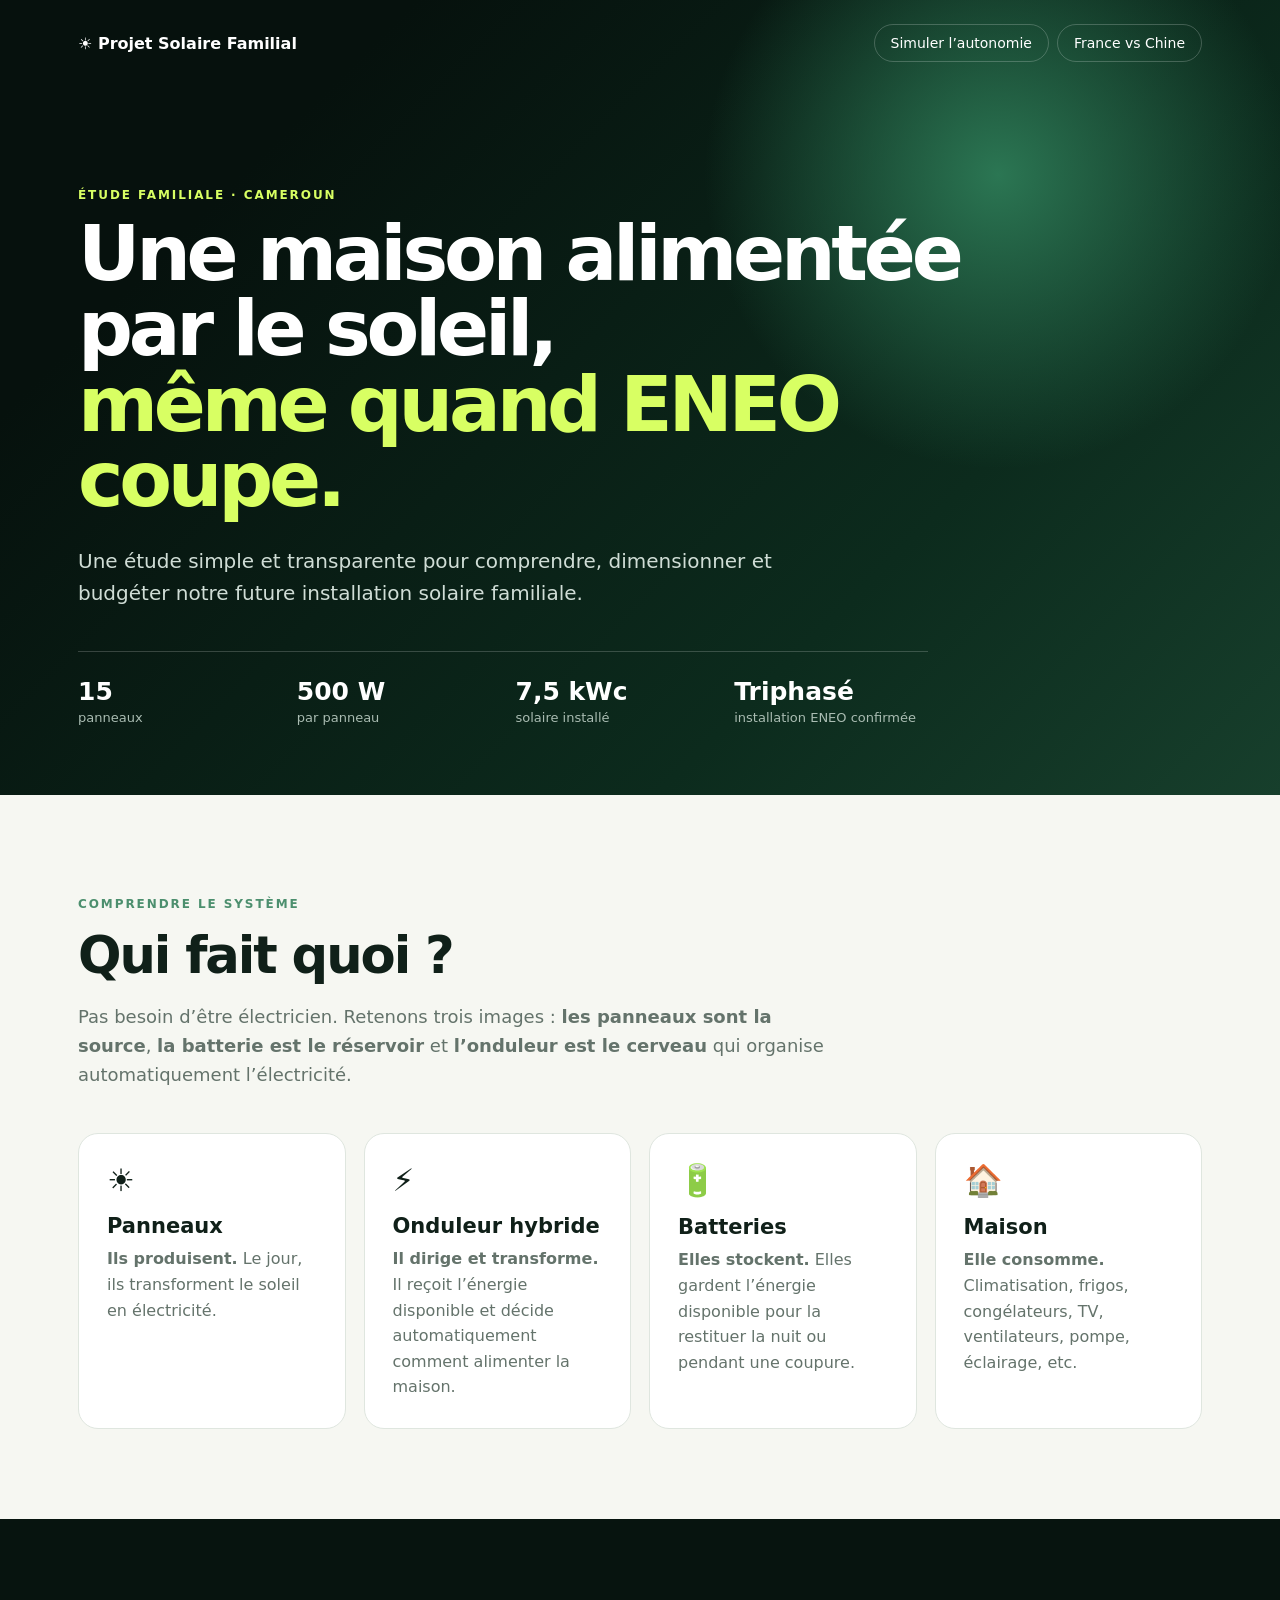
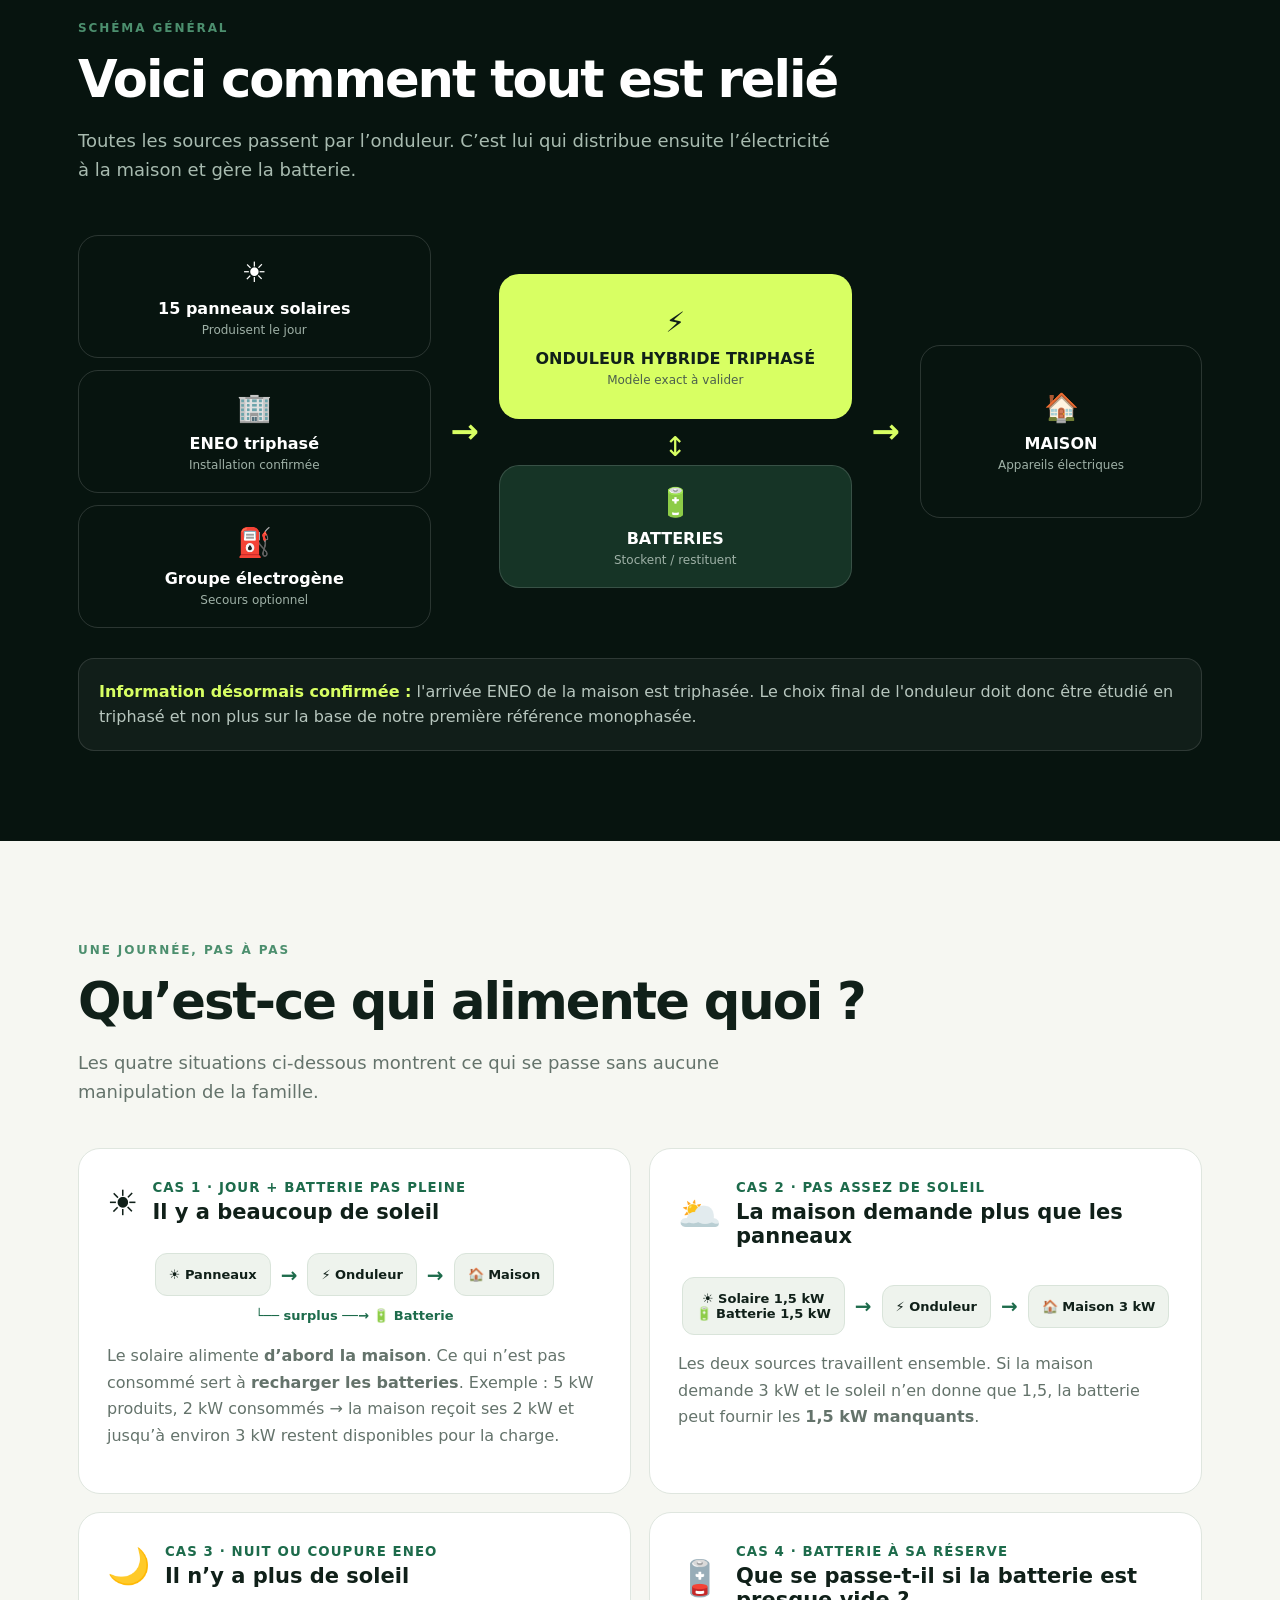
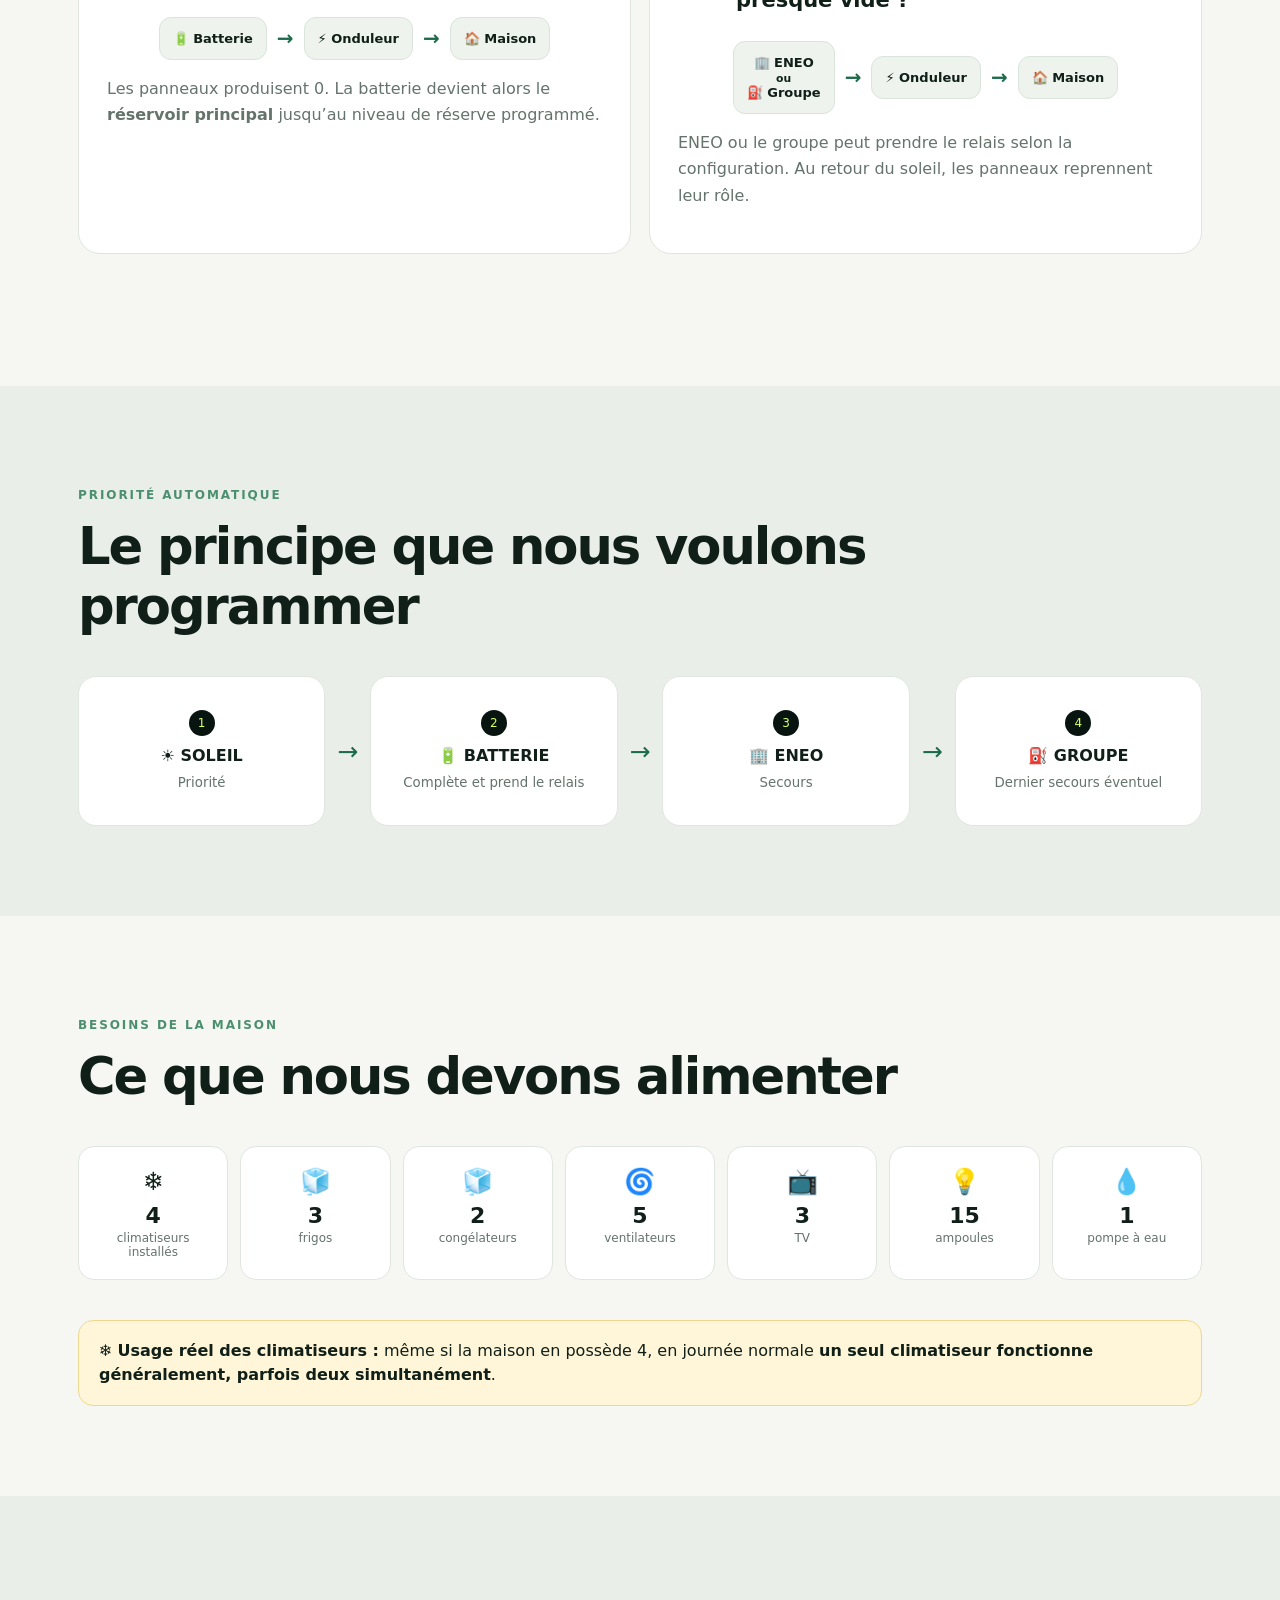
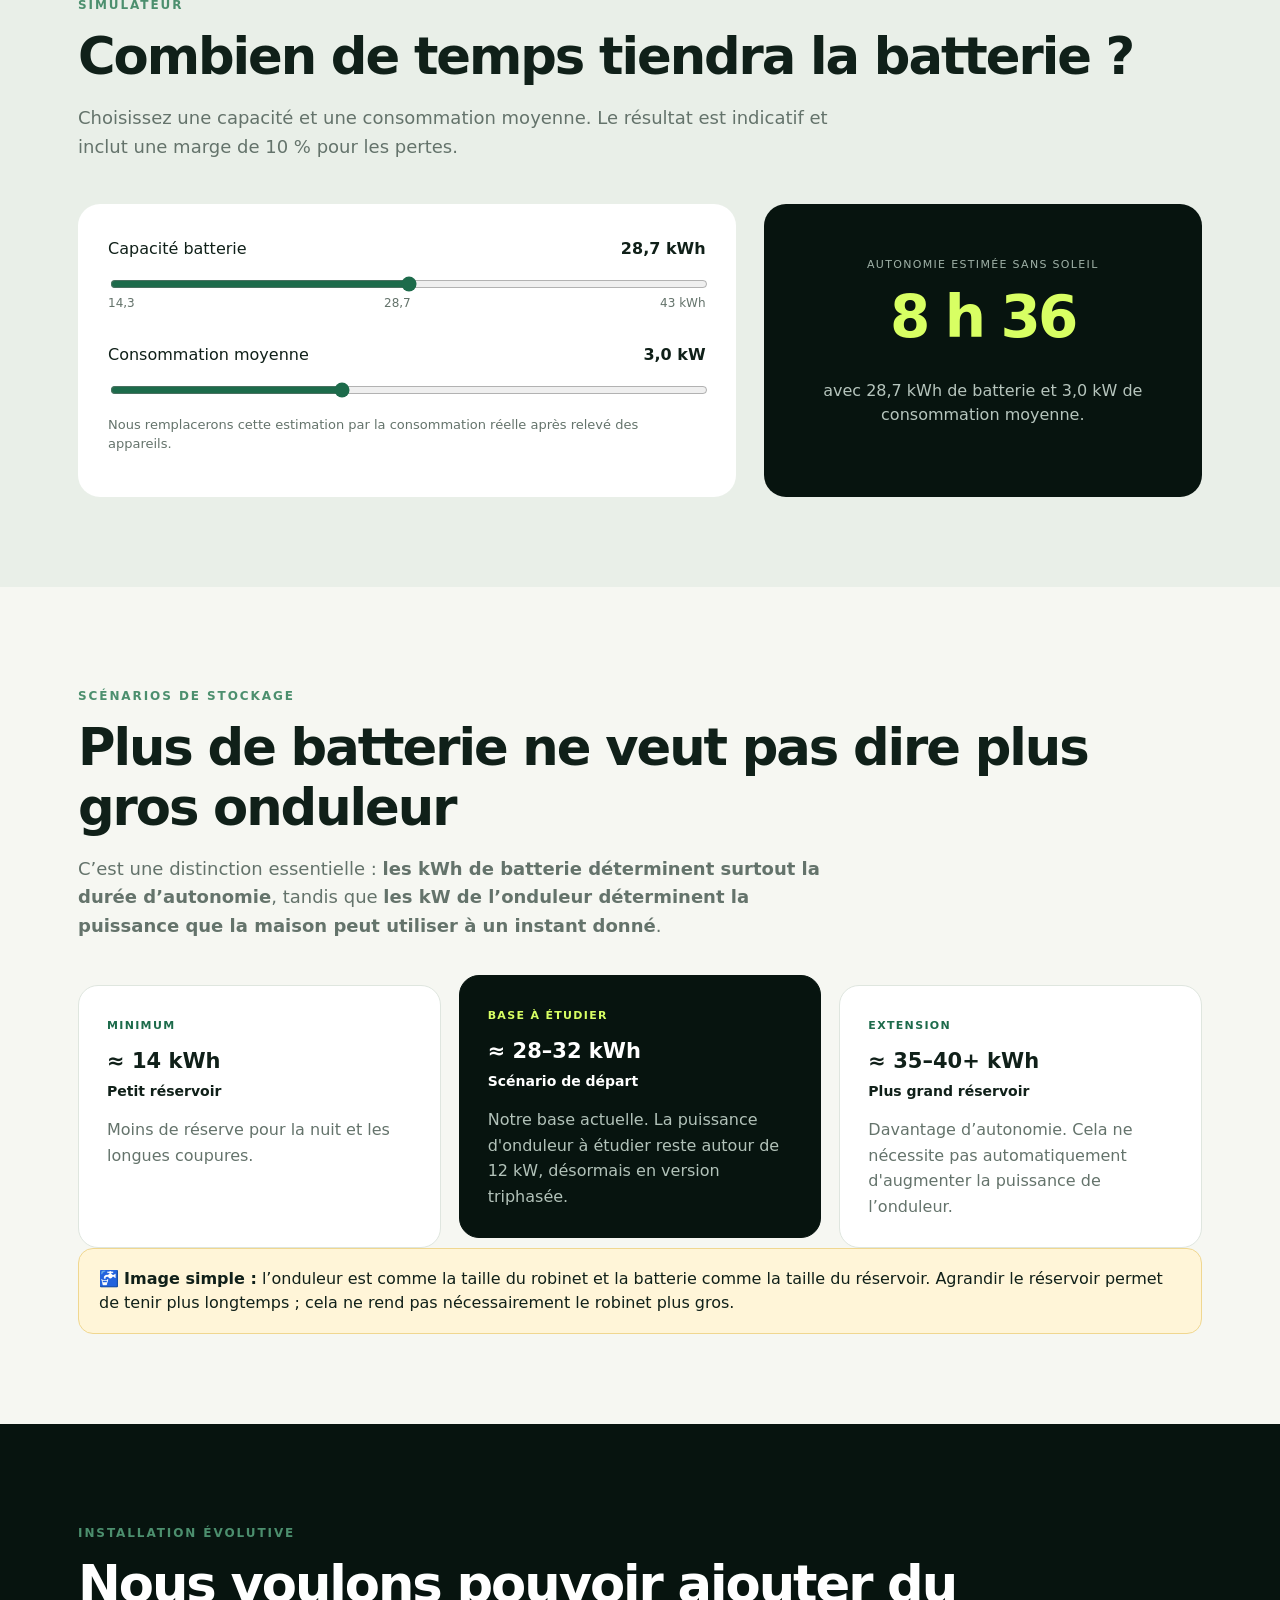
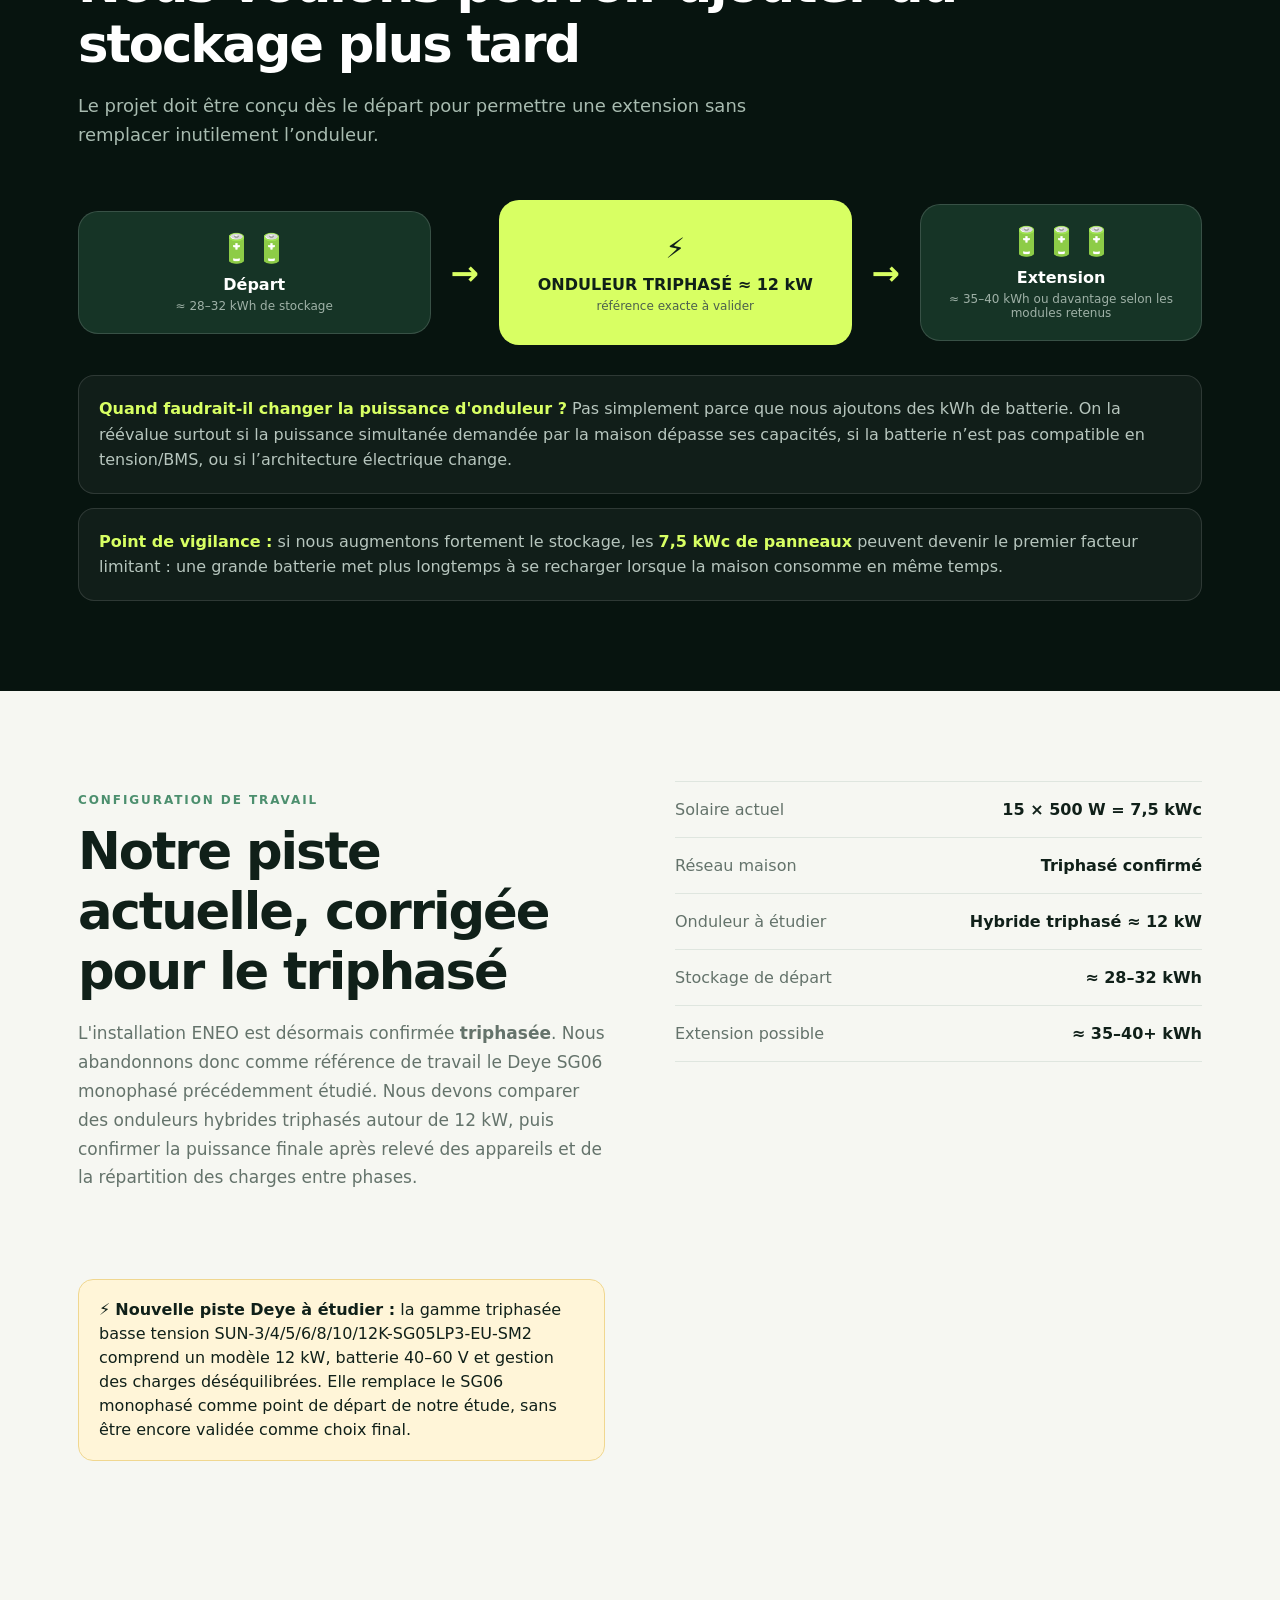
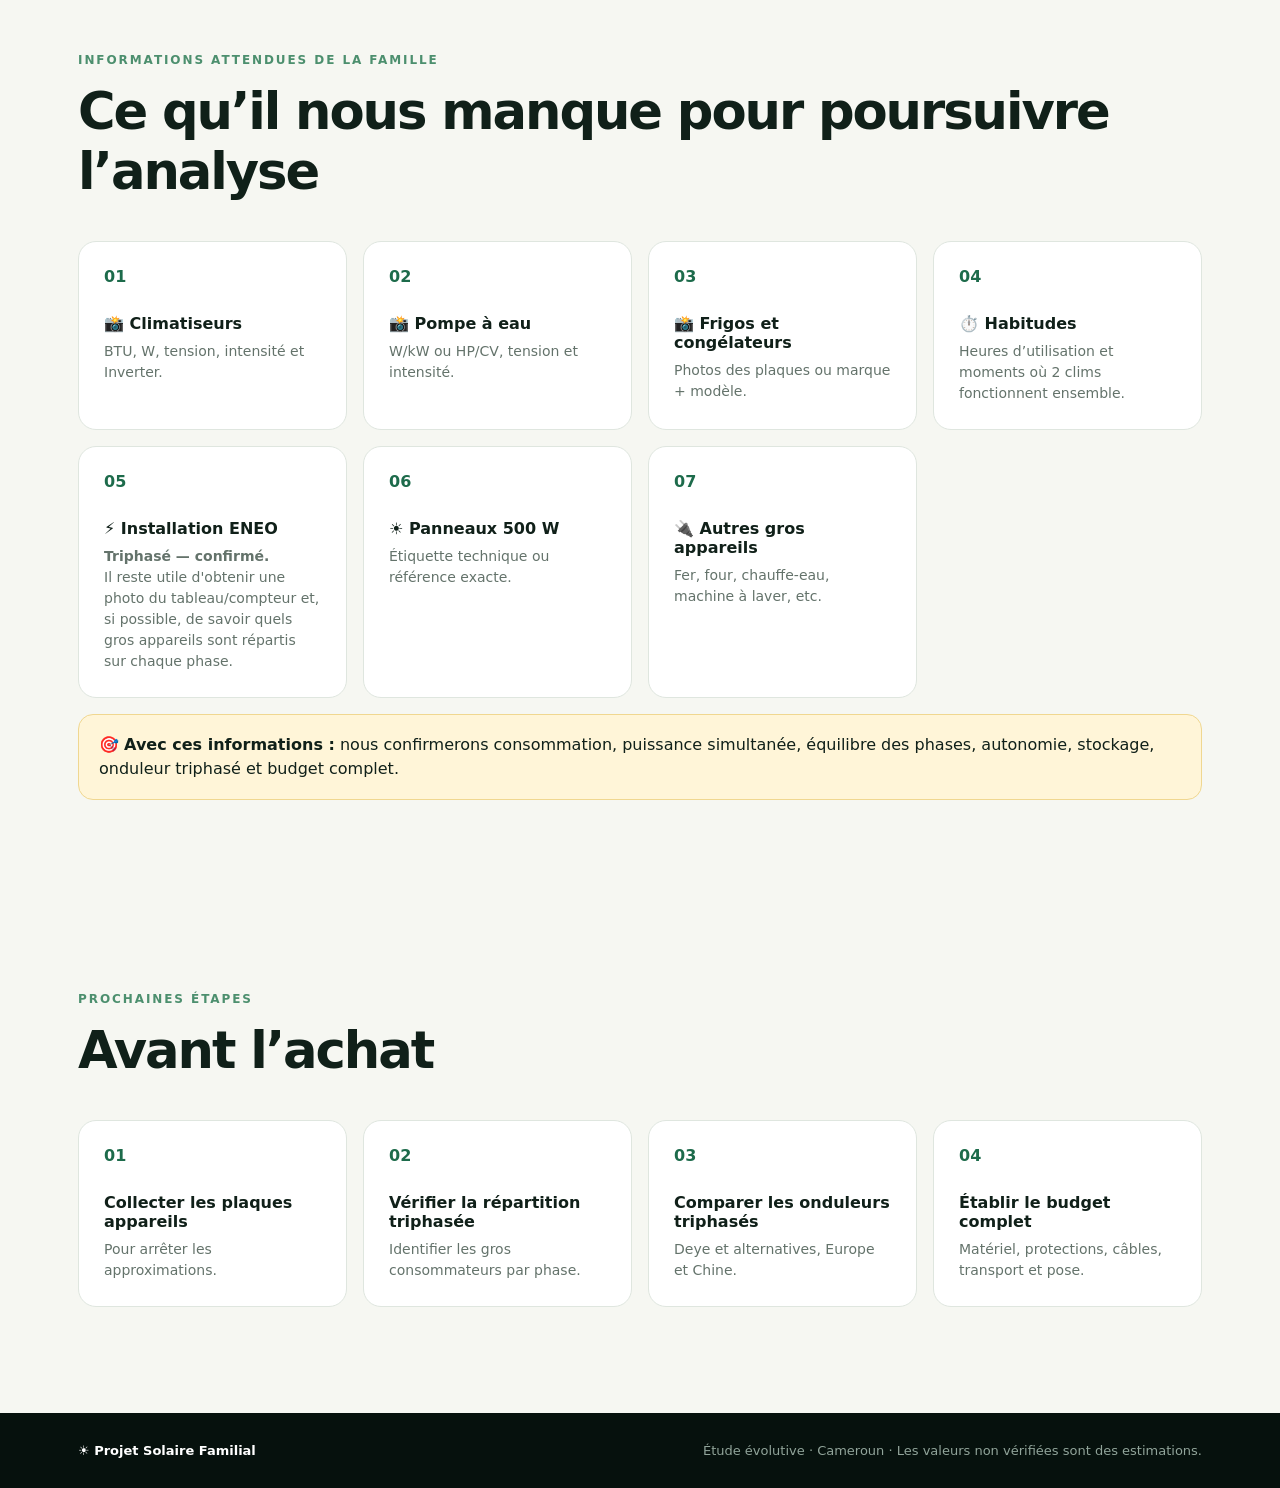
==== commit 9c041c91: "Confirm three-phase installation and update inverter direction" ====
--- a/index.html
+++ b/index.html
@@ -1,16 +1,16 @@
 <!doctype html>
 <html lang="fr"><head><meta charset="utf-8"/><meta name="viewport" content="width=device-width,initial-scale=1"/><meta name="theme-color" content="#07140f"/><title>Projet Solaire Familial — Cameroun</title><link rel="stylesheet" href="styles.css"/></head><body>
-<header class="hero"><nav><div class="brand">☀️ Projet Solaire Familial</div><a href="#simulateur">Simuler l’autonomie</a></nav><div class="hero-content"><p class="eyebrow">ÉTUDE FAMILIALE · CAMEROUN</p><h1>Une maison alimentée par le soleil,<br><span>même quand ENEO coupe.</span></h1><p class="lead">Une étude simple et transparente pour comprendre, dimensionner et budgéter notre future installation solaire familiale.</p><div class="hero-stats"><div><b>15</b><span>panneaux</span></div><div><b>500 W</b><span>par panneau</span></div><div><b>7,5 kWc</b><span>solaire installé</span></div><div><b>12 kW</b><span>onduleur envisagé</span></div></div></div></header>
+<header class="hero"><nav><div class="brand">☀️ Projet Solaire Familial</div><a href="#simulateur">Simuler l’autonomie</a></nav><div class="hero-content"><p class="eyebrow">ÉTUDE FAMILIALE · CAMEROUN</p><h1>Une maison alimentée par le soleil,<br><span>même quand ENEO coupe.</span></h1><p class="lead">Une étude simple et transparente pour comprendre, dimensionner et budgéter notre future installation solaire familiale.</p><div class="hero-stats"><div><b>15</b><span>panneaux</span></div><div><b>500 W</b><span>par panneau</span></div><div><b>7,5 kWc</b><span>solaire installé</span></div><div><b>Triphasé</b><span>installation ENEO confirmée</span></div></div></div></header>
 <main>
 <section class="section intro"><p class="eyebrow">COMPRENDRE LE SYSTÈME</p><h2>Qui fait quoi ?</h2><p class="section-lead">Pas besoin d’être électricien. Retenons trois images : <b>les panneaux sont la source</b>, <b>la batterie est le réservoir</b> et <b>l’onduleur est le cerveau</b> qui organise automatiquement l’électricité.</p><div class="cards four"><article><div class="ico">☀️</div><h3>Panneaux</h3><p><b>Ils produisent.</b> Le jour, ils transforment le soleil en électricité.</p></article><article><div class="ico">⚡</div><h3>Onduleur hybride</h3><p><b>Il dirige et transforme.</b> Il reçoit l’énergie disponible et décide automatiquement comment alimenter la maison.</p></article><article><div class="ico">🔋</div><h3>Batteries</h3><p><b>Elles stockent.</b> Elles gardent l’énergie disponible pour la restituer la nuit ou pendant une coupure.</p></article><article><div class="ico">🏠</div><h3>Maison</h3><p><b>Elle consomme.</b> Climatisation, frigos, congélateurs, TV, ventilateurs, pompe, éclairage, etc.</p></article></div></section>
-<section class="section dark"><p class="eyebrow">SCHÉMA GÉNÉRAL</p><h2>Voici comment tout est relié</h2><p class="section-lead on-dark">Toutes les sources passent par l’onduleur. C’est lui qui distribue ensuite l’électricité à la maison et gère la batterie.</p><div class="energy-map"><div class="source-stack"><div class="map-box solar">☀️<strong>15 panneaux solaires</strong><small>Produisent le jour</small></div><div class="map-box grid">🏢<strong>ENEO</strong><small>Secours si disponible</small></div><div class="map-box generator">⛽<strong>Groupe électrogène</strong><small>Secours optionnel</small></div></div><div class="map-arrow">→</div><div class="map-center"><div class="map-box brain">⚡<strong>ONDULEUR HYBRIDE</strong><small>Le cerveau du système</small></div><div class="battery-link"><span>↕</span><div class="map-box battery">🔋<strong>BATTERIES</strong><small>Stockent / restituent</small></div></div></div><div class="map-arrow">→</div><div class="map-box home">🏠<strong>MAISON</strong><small>Appareils électriques</small></div></div><div class="simple-rule"><b>À retenir :</b> la maison est alimentée en permanence par l’onduleur. Celui-ci choisit automatiquement entre le soleil, la batterie et les secours disponibles.</div></section>
+<section class="section dark"><p class="eyebrow">SCHÉMA GÉNÉRAL</p><h2>Voici comment tout est relié</h2><p class="section-lead on-dark">Toutes les sources passent par l’onduleur. C’est lui qui distribue ensuite l’électricité à la maison et gère la batterie.</p><div class="energy-map"><div class="source-stack"><div class="map-box solar">☀️<strong>15 panneaux solaires</strong><small>Produisent le jour</small></div><div class="map-box grid">🏢<strong>ENEO triphasé</strong><small>Installation confirmée</small></div><div class="map-box generator">⛽<strong>Groupe électrogène</strong><small>Secours optionnel</small></div></div><div class="map-arrow">→</div><div class="map-center"><div class="map-box brain">⚡<strong>ONDULEUR HYBRIDE TRIPHASÉ</strong><small>Modèle exact à valider</small></div><div class="battery-link"><span>↕</span><div class="map-box battery">🔋<strong>BATTERIES</strong><small>Stockent / restituent</small></div></div></div><div class="map-arrow">→</div><div class="map-box home">🏠<strong>MAISON</strong><small>Appareils électriques</small></div></div><div class="simple-rule"><b>Information désormais confirmée :</b> l'arrivée ENEO de la maison est triphasée. Le choix final de l'onduleur doit donc être étudié en triphasé et non plus sur la base de notre première référence monophasée.</div></section>
 <section class="section"><p class="eyebrow">UNE JOURNÉE, PAS À PAS</p><h2>Qu’est-ce qui alimente quoi ?</h2><p class="section-lead">Les quatre situations ci-dessous montrent ce qui se passe sans aucune manipulation de la famille.</p><div class="day-modes"><article><div class="mode-head"><span>☀️</span><div><small>CAS 1 · JOUR + BATTERIE PAS PLEINE</small><h3>Il y a beaucoup de soleil</h3></div></div><div class="mini-flow"><div>☀️ Panneaux</div><b>→</b><div>⚡ Onduleur</div><b>→</b><div>🏠 Maison</div></div><div class="branch">└── surplus ──→ 🔋 Batterie</div><p>Le solaire alimente <b>d’abord la maison</b>. Ce qui n’est pas consommé sert à <b>recharger les batteries</b>. Exemple : 5 kW produits, 2 kW consommés → la maison reçoit ses 2 kW et jusqu’à environ 3 kW restent disponibles pour la charge.</p></article><article><div class="mode-head"><span>🌥️</span><div><small>CAS 2 · PAS ASSEZ DE SOLEIL</small><h3>La maison demande plus que les panneaux</h3></div></div><div class="dual-flow"><div>☀️ Solaire 1,5 kW<br>🔋 Batterie 1,5 kW</div><b>→</b><div>⚡ Onduleur</div><b>→</b><div>🏠 Maison 3 kW</div></div><p>Les deux sources travaillent ensemble. Si la maison demande 3 kW et le soleil n’en donne que 1,5, la batterie peut fournir les <b>1,5 kW manquants</b>.</p></article><article><div class="mode-head"><span>🌙</span><div><small>CAS 3 · NUIT OU COUPURE ENEO</small><h3>Il n’y a plus de soleil</h3></div></div><div class="mini-flow"><div>🔋 Batterie</div><b>→</b><div>⚡ Onduleur</div><b>→</b><div>🏠 Maison</div></div><p>Les panneaux produisent 0. La batterie devient alors le <b>réservoir principal</b> jusqu’au niveau de réserve programmé.</p></article><article><div class="mode-head"><span>🪫</span><div><small>CAS 4 · BATTERIE À SA RÉSERVE</small><h3>Que se passe-t-il si la batterie est presque vide ?</h3></div></div><div class="dual-flow"><div>🏢 ENEO<br><small>ou</small><br>⛽ Groupe</div><b>→</b><div>⚡ Onduleur</div><b>→</b><div>🏠 Maison</div></div><p>ENEO ou le groupe peut prendre le relais selon la configuration. Au retour du soleil, les panneaux reprennent leur rôle.</p></article></div></section>
 <section class="section pale"><p class="eyebrow">PRIORITÉ AUTOMATIQUE</p><h2>Le principe que nous voulons programmer</h2><div class="priority"><div><span>1</span><b>☀️ SOLEIL</b><small>Priorité</small></div><i>→</i><div><span>2</span><b>🔋 BATTERIE</b><small>Complète et prend le relais</small></div><i>→</i><div><span>3</span><b>🏢 ENEO</b><small>Secours</small></div><i>→</i><div><span>4</span><b>⛽ GROUPE</b><small>Dernier secours éventuel</small></div></div></section>
 <section class="section"><p class="eyebrow">BESOINS DE LA MAISON</p><h2>Ce que nous devons alimenter</h2><div class="appliances"><div>❄️ <b>4</b><span>climatiseurs installés</span></div><div>🧊 <b>3</b><span>frigos</span></div><div>🧊 <b>2</b><span>congélateurs</span></div><div>🌀 <b>5</b><span>ventilateurs</span></div><div>📺 <b>3</b><span>TV</span></div><div>💡 <b>15</b><span>ampoules</span></div><div>💧 <b>1</b><span>pompe à eau</span></div></div><div class="notice">❄️ <b>Usage réel des climatiseurs :</b> même si la maison en possède 4, en journée normale <b>un seul climatiseur fonctionne généralement, parfois deux simultanément</b>.</div></section>
 <section class="section pale" id="simulateur"><p class="eyebrow">SIMULATEUR</p><h2>Combien de temps tiendra la batterie ?</h2><p class="section-lead">Choisissez une capacité et une consommation moyenne. Le résultat est indicatif et inclut une marge de 10 % pour les pertes.</p><div class="sim-grid"><div class="controls"><label>Capacité batterie <strong id="batteryLabel">28,7 kWh</strong></label><input id="battery" type="range" min="14.3" max="43" step="14.35" value="28.7"><div class="ticks"><span>14,3</span><span>28,7</span><span>43 kWh</span></div><label>Consommation moyenne <strong id="loadLabel">3,0 kW</strong></label><input id="load" type="range" min="0.5" max="7" step="0.1" value="3"><p class="hint">Nous remplacerons cette estimation par la consommation réelle après relevé des appareils.</p></div><div class="result"><span>AUTONOMIE ESTIMÉE SANS SOLEIL</span><b id="hours">8 h 36</b><p id="resultText">avec 28,7 kWh de batterie et 3,0 kW de consommation moyenne.</p></div></div></section>
-<section class="section"><p class="eyebrow">SCÉNARIOS DE STOCKAGE</p><h2>Plus de batterie ne veut pas dire plus gros onduleur</h2><p class="section-lead">C’est une distinction essentielle : <b>les kWh de batterie déterminent surtout la durée d’autonomie</b>, tandis que <b>les kW de l’onduleur déterminent la puissance que la maison peut utiliser à un instant donné</b>.</p><div class="cards three battery-cards"><article><span class="tag">MINIMUM</span><h3>≈ 14 kWh</h3><div class="big">Petit réservoir</div><p>Moins de réserve pour la nuit et les longues coupures.</p></article><article class="recommended"><span class="tag">BASE À ÉTUDIER</span><h3>≈ 28–32 kWh</h3><div class="big">Scénario de départ</div><p>Notre base actuelle. L’onduleur envisagé reste autour de 12 kW.</p></article><article><span class="tag">EXTENSION</span><h3>≈ 35–40+ kWh</h3><div class="big">Plus grand réservoir</div><p>Davantage d’autonomie. Cela ne nécessite pas automatiquement de remplacer l’onduleur 12 kW.</p></article></div><div class="notice">🚰 <b>Image simple :</b> l’onduleur est comme la taille du robinet et la batterie comme la taille du réservoir. Agrandir le réservoir permet de tenir plus longtemps ; cela ne rend pas nécessairement le robinet plus gros.</div></section>
-<section class="section dark"><p class="eyebrow">INSTALLATION ÉVOLUTIVE</p><h2>Nous voulons pouvoir ajouter du stockage plus tard</h2><p class="section-lead on-dark">Le projet doit être conçu dès le départ pour permettre une extension sans remplacer inutilement l’onduleur.</p><div class="energy-map"><div class="map-box battery">🔋🔋<strong>Départ</strong><small>≈ 28–32 kWh de stockage</small></div><div class="map-arrow">→</div><div class="map-box brain">⚡<strong>MÊME ONDULEUR ≈ 12 kW</strong><small>si puissance, tension et compatibilité restent adaptées</small></div><div class="map-arrow">→</div><div class="map-box battery">🔋🔋🔋<strong>Extension</strong><small>≈ 35–40 kWh ou davantage selon les modules retenus</small></div></div><div class="simple-rule"><b>Quand faudrait-il changer l’onduleur ?</b> Pas simplement parce que nous ajoutons des kWh de batterie. On le réévalue surtout si la puissance simultanée demandée par la maison dépasse ses capacités, si la nouvelle batterie n’est pas compatible en tension/BMS, ou si l’architecture électrique change.</div><div class="simple-rule" style="margin-top:14px"><b>Point de vigilance :</b> si nous augmentons fortement le stockage, les <b>7,5 kWc de panneaux</b> peuvent devenir le premier facteur limitant : une grande batterie met plus longtemps à se recharger lorsque la maison consomme en même temps. Nous étudierons donc aussi l’augmentation éventuelle du nombre de panneaux avant de dimensionner une extension.</div></section>
-<section class="section choice"><div><p class="eyebrow">CONFIGURATION DE TRAVAIL</p><h2>Notre piste actuelle, pensée pour évoluer</h2><p>15 panneaux de 500 W sont prévus. Nous étudions un onduleur hybride autour de 12 kW et un stockage de départ autour de 28–32 kWh. Si l’analyse montre qu’environ 35–40 kWh sont préférables, le principe est de conserver le même onduleur si les limites techniques et la compatibilité le permettent.</p></div><div class="specs"><div><span>Solaire actuel</span><b>15 × 500 W = 7,5 kWc</b></div><div><span>Onduleur envisagé</span><b>Hybride ≈ 12 kW</b></div><div><span>Stockage de départ</span><b>≈ 28–32 kWh</b></div><div><span>Extension possible</span><b>≈ 35–40+ kWh</b></div><div><span>Onduleur à remplacer ?</span><b>Non, pas automatiquement</b></div></div></section>
-<section class="section roadmap"><p class="eyebrow">INFORMATIONS ATTENDUES DE LA FAMILLE</p><h2>Ce qu’il nous manque pour poursuivre l’analyse</h2><ol><li><b>📸 Climatiseurs</b><span>BTU, W, tension, intensité et Inverter.</span></li><li><b>📸 Pompe à eau</b><span>W/kW ou HP/CV, tension et intensité.</span></li><li><b>📸 Frigos et congélateurs</b><span>Photos des plaques ou marque + modèle.</span></li><li><b>⏱️ Habitudes</b><span>Heures d’utilisation et moments où 2 clims fonctionnent ensemble.</span></li><li><b>⚡ Installation ENEO</b><span>Monophasé ou triphasé.</span></li><li><b>☀️ Panneaux 500 W</b><span>Étiquette technique ou référence exacte.</span></li><li><b>📍 Implantation</b><span>Ville/localité, orientation et ombrage.</span></li><li><b>🔌 Autres gros appareils</b><span>Fer, four, chauffe-eau, machine à laver, etc.</span></li></ol></section>
-<section class="section roadmap"><p class="eyebrow">PROCHAINES ÉTAPES</p><h2>Avant l’achat</h2><ol><li><b>Collecter les informations</b><span>Photos et habitudes.</span></li><li><b>Construire le profil jour/nuit</b><span>Consommation et pics.</span></li><li><b>Comparer le matériel</b><span>Onduleurs, batteries, garanties et prix.</span></li><li><b>Établir le budget complet</b><span>Matériel, protections, câbles, transport et pose.</span></li></ol></section>
+<section class="section"><p class="eyebrow">SCÉNARIOS DE STOCKAGE</p><h2>Plus de batterie ne veut pas dire plus gros onduleur</h2><p class="section-lead">C’est une distinction essentielle : <b>les kWh de batterie déterminent surtout la durée d’autonomie</b>, tandis que <b>les kW de l’onduleur déterminent la puissance que la maison peut utiliser à un instant donné</b>.</p><div class="cards three battery-cards"><article><span class="tag">MINIMUM</span><h3>≈ 14 kWh</h3><div class="big">Petit réservoir</div><p>Moins de réserve pour la nuit et les longues coupures.</p></article><article class="recommended"><span class="tag">BASE À ÉTUDIER</span><h3>≈ 28–32 kWh</h3><div class="big">Scénario de départ</div><p>Notre base actuelle. La puissance d'onduleur à étudier reste autour de 12 kW, désormais en version triphasée.</p></article><article><span class="tag">EXTENSION</span><h3>≈ 35–40+ kWh</h3><div class="big">Plus grand réservoir</div><p>Davantage d’autonomie. Cela ne nécessite pas automatiquement d'augmenter la puissance de l’onduleur.</p></article></div><div class="notice">🚰 <b>Image simple :</b> l’onduleur est comme la taille du robinet et la batterie comme la taille du réservoir. Agrandir le réservoir permet de tenir plus longtemps ; cela ne rend pas nécessairement le robinet plus gros.</div></section>
+<section class="section dark"><p class="eyebrow">INSTALLATION ÉVOLUTIVE</p><h2>Nous voulons pouvoir ajouter du stockage plus tard</h2><p class="section-lead on-dark">Le projet doit être conçu dès le départ pour permettre une extension sans remplacer inutilement l’onduleur.</p><div class="energy-map"><div class="map-box battery">🔋🔋<strong>Départ</strong><small>≈ 28–32 kWh de stockage</small></div><div class="map-arrow">→</div><div class="map-box brain">⚡<strong>ONDULEUR TRIPHASÉ ≈ 12 kW</strong><small>référence exacte à valider</small></div><div class="map-arrow">→</div><div class="map-box battery">🔋🔋🔋<strong>Extension</strong><small>≈ 35–40 kWh ou davantage selon les modules retenus</small></div></div><div class="simple-rule"><b>Quand faudrait-il changer la puissance d'onduleur ?</b> Pas simplement parce que nous ajoutons des kWh de batterie. On la réévalue surtout si la puissance simultanée demandée par la maison dépasse ses capacités, si la batterie n’est pas compatible en tension/BMS, ou si l’architecture électrique change.</div><div class="simple-rule" style="margin-top:14px"><b>Point de vigilance :</b> si nous augmentons fortement le stockage, les <b>7,5 kWc de panneaux</b> peuvent devenir le premier facteur limitant : une grande batterie met plus longtemps à se recharger lorsque la maison consomme en même temps.</div></section>
+<section class="section choice"><div><p class="eyebrow">CONFIGURATION DE TRAVAIL</p><h2>Notre piste actuelle, corrigée pour le triphasé</h2><p>L'installation ENEO est désormais confirmée <b>triphasée</b>. Nous abandonnons donc comme référence de travail le Deye SG06 monophasé précédemment étudié. Nous devons comparer des onduleurs hybrides triphasés autour de 12 kW, puis confirmer la puissance finale après relevé des appareils et de la répartition des charges entre phases.</p></div><div class="specs"><div><span>Solaire actuel</span><b>15 × 500 W = 7,5 kWc</b></div><div><span>Réseau maison</span><b>Triphasé confirmé</b></div><div><span>Onduleur à étudier</span><b>Hybride triphasé ≈ 12 kW</b></div><div><span>Stockage de départ</span><b>≈ 28–32 kWh</b></div><div><span>Extension possible</span><b>≈ 35–40+ kWh</b></div></div><div class="notice">⚡ <b>Nouvelle piste Deye à étudier :</b> la gamme triphasée basse tension SUN-3/4/5/6/8/10/12K-SG05LP3-EU-SM2 comprend un modèle 12 kW, batterie 40–60 V et gestion des charges déséquilibrées. Elle remplace le SG06 monophasé comme point de départ de notre étude, sans être encore validée comme choix final.</div></section>
+<section class="section roadmap"><p class="eyebrow">INFORMATIONS ATTENDUES DE LA FAMILLE</p><h2>Ce qu’il nous manque pour poursuivre l’analyse</h2><ol><li><b>📸 Climatiseurs</b><span>BTU, W, tension, intensité et Inverter.</span></li><li><b>📸 Pompe à eau</b><span>W/kW ou HP/CV, tension et intensité.</span></li><li><b>📸 Frigos et congélateurs</b><span>Photos des plaques ou marque + modèle.</span></li><li><b>⏱️ Habitudes</b><span>Heures d’utilisation et moments où 2 clims fonctionnent ensemble.</span></li><li><b>⚡ Installation ENEO</b><span><b>Triphasé — confirmé.</b> Il reste utile d'obtenir une photo du tableau/compteur et, si possible, de savoir quels gros appareils sont répartis sur chaque phase.</span></li><li><b>☀️ Panneaux 500 W</b><span>Étiquette technique ou référence exacte.</span></li><li><b>🔌 Autres gros appareils</b><span>Fer, four, chauffe-eau, machine à laver, etc.</span></li></ol><div class="notice">🎯 <b>Avec ces informations :</b> nous confirmerons consommation, puissance simultanée, équilibre des phases, autonomie, stockage, onduleur triphasé et budget complet.</div></section>
+<section class="section roadmap"><p class="eyebrow">PROCHAINES ÉTAPES</p><h2>Avant l’achat</h2><ol><li><b>Collecter les plaques appareils</b><span>Pour arrêter les approximations.</span></li><li><b>Vérifier la répartition triphasée</b><span>Identifier les gros consommateurs par phase.</span></li><li><b>Comparer les onduleurs triphasés</b><span>Deye et alternatives, Europe et Chine.</span></li><li><b>Établir le budget complet</b><span>Matériel, protections, câbles, transport et pose.</span></li></ol></section>
 </main><footer><b>☀️ Projet Solaire Familial</b><span>Étude évolutive · Cameroun · Les valeurs non vérifiées sont des estimations.</span></footer><script src="app.js"></script></body></html>
